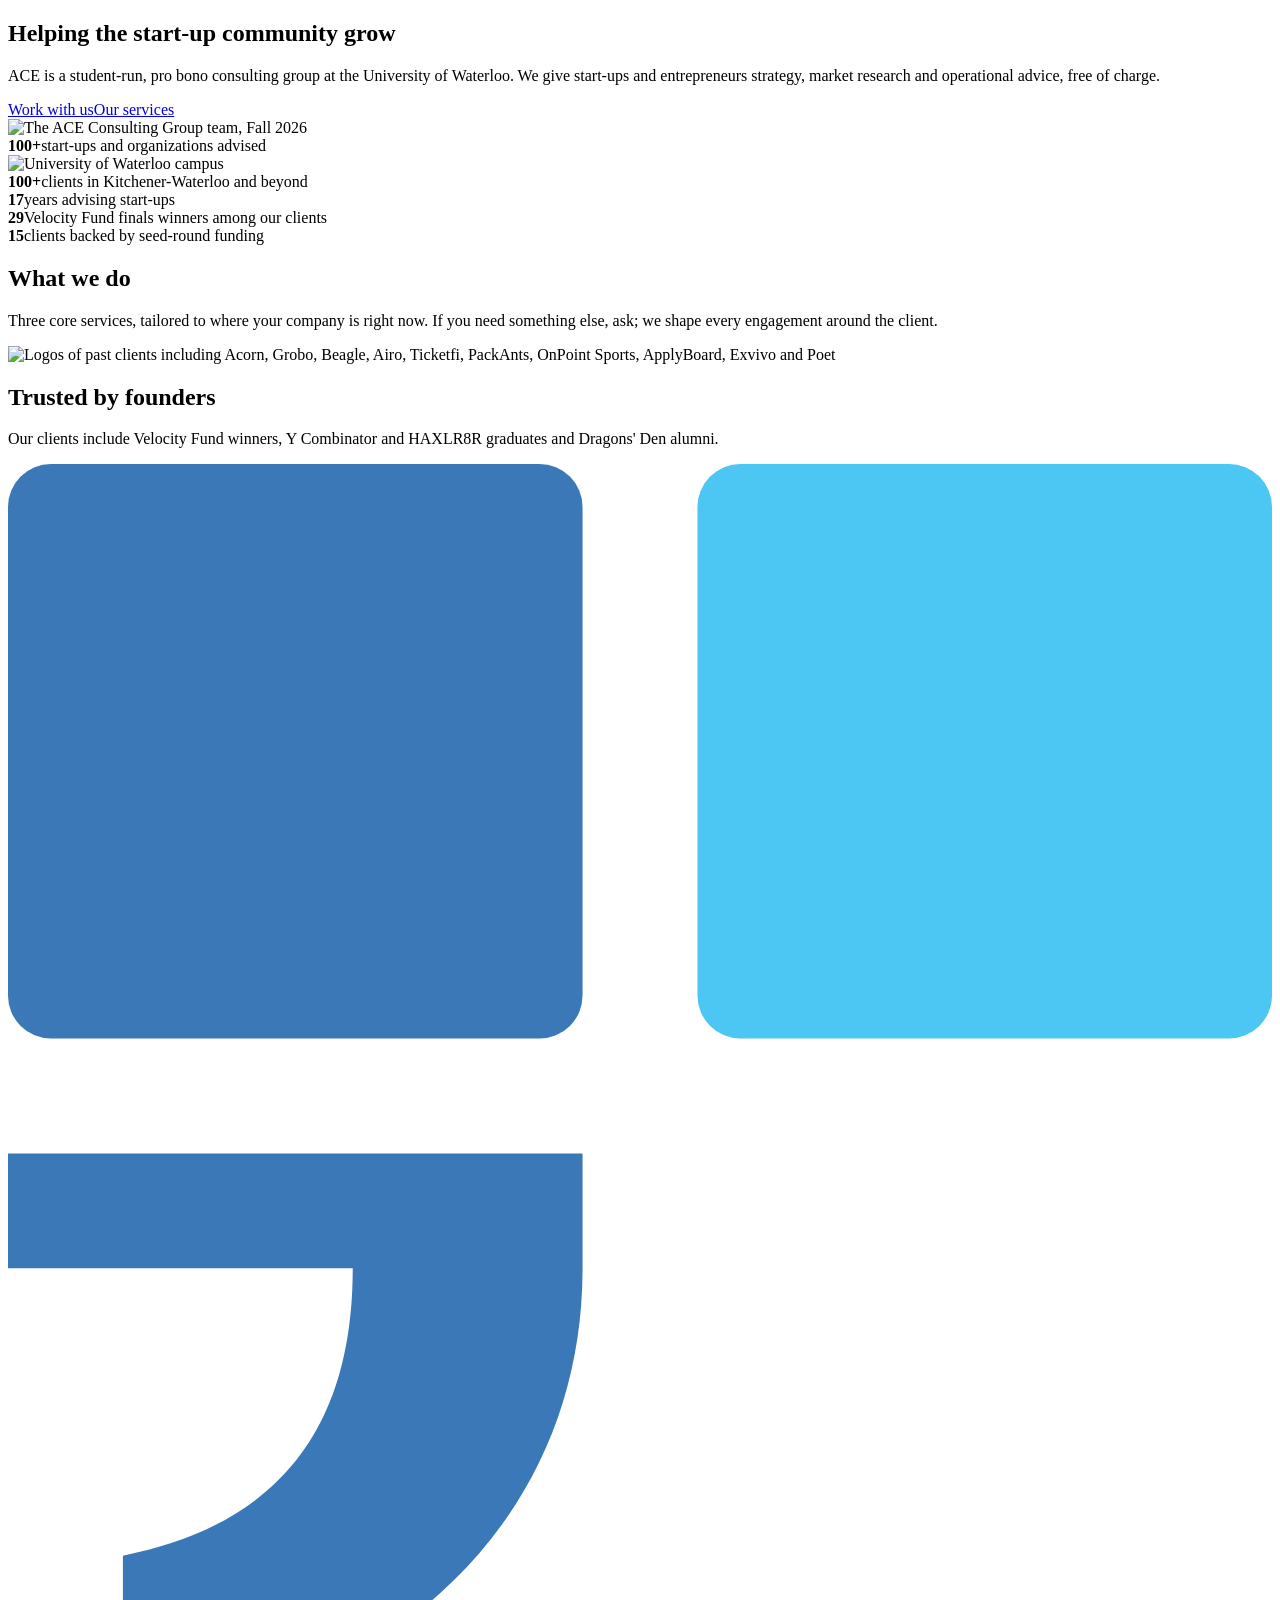
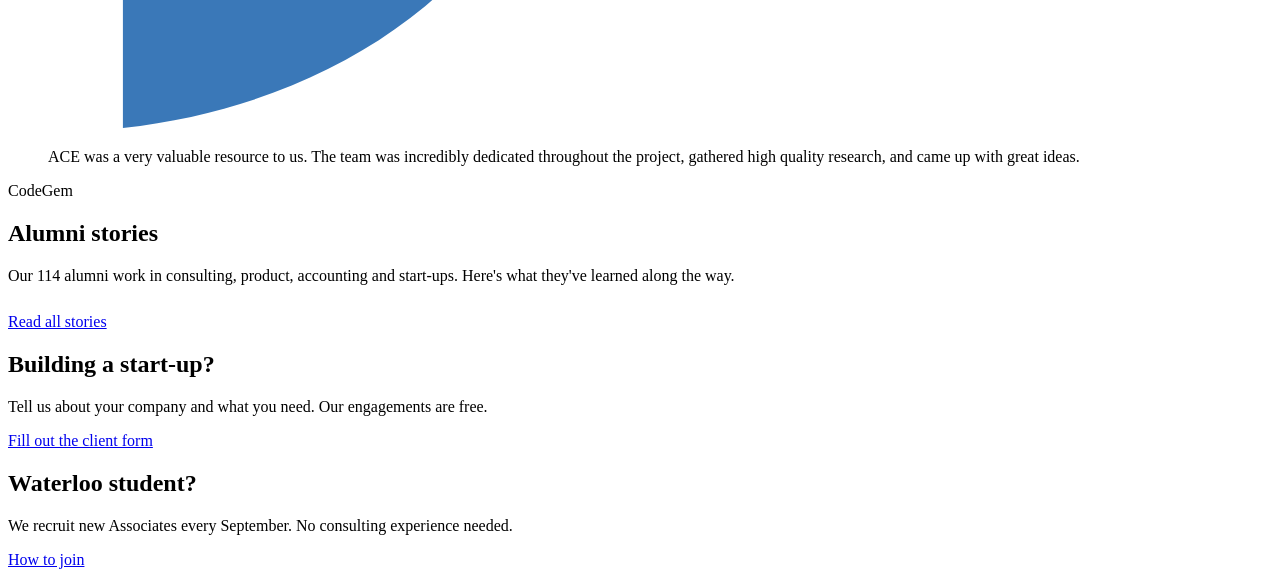
==== index.html @ a3be9829 "Add files via upload" ====
<!DOCTYPE html>
<html lang="en">
<head>
<meta charset="utf-8">
<meta name="viewport" content="width=device-width, initial-scale=1">
<title>ACE Consulting Group</title>
<meta name="description" content="Student-run, pro bono consulting for start-ups at the University of Waterloo. Strategy, market research and operational advisory.">
<link rel="preconnect" href="https://fonts.googleapis.com">
<link rel="preconnect" href="https://fonts.gstatic.com" crossorigin>
<link href="https://fonts.googleapis.com/css2?family=Inter:wght@400;500;600&family=Montserrat:wght@600;700;800&display=swap" rel="stylesheet">
<link rel="stylesheet" href="css/style.css">
<link rel="icon" href="img/logo-navy.png">
</head>
<body data-page="home">
<header class="top" id="top"></header>
<main>
<section class="band hero">
  <div class="wrap">
    <div class="copy">
      <h1>Helping the start-up community grow</h1>
      <p class="lead">ACE is a student-run, pro bono consulting group at the University of Waterloo. We give start-ups and entrepreneurs strategy, market research and operational advice, free of charge.</p>
      <div class="btns"><a class="btn" data-clientform href="#">Work with us</a><a class="btn ghost" href="services.html">Our services</a></div>
    </div>
    <div class="mark" aria-label="ACE in pictures">
      <div><img src="img/team-group.webp" alt="The ACE Consulting Group team, Fall 2026" width="1800" height="1200"></div>
      <div class="fig-tile"><b data-clients>100+</b><span>start-ups and organizations advised</span></div>
      <div><img src="img/campus.webp" alt="University of Waterloo campus" width="1800" height="1350"></div>
      <div class="arc" data-arc="#2a6099"></div>
    </div>
  </div>
</section>

<section class="band navyband">
  <div class="wrap stats">
    <div><b data-clients>100+</b><span>clients in Kitchener-Waterloo and beyond</span></div>
    <div><b data-years>17</b><span>years advising start-ups</span></div>
    <div><b>29</b><span>Velocity Fund finals winners among our clients</span></div>
    <div><b>15</b><span>clients backed by seed-round funding</span></div>
  </div>
</section>

<section class="band">
  <div class="wrap">
    <div class="head"><h2>What we do</h2><p class="lead">Three core services, tailored to where your company is right now. If you need something else, ask; we shape every engagement around the client.</p></div>
    <div class="svc" id="services" data-link="1"></div>
  </div>
</section>

<section class="band tint">
  <div class="wrap split">
    <div class="logos"><img src="img/clients.webp" alt="Logos of past clients including Acorn, Grobo, Beagle, Airo, Ticketfi, PackAnts, OnPoint Sports, ApplyBoard, Exvivo and Poet" width="1500" height="872" loading="lazy"></div>
    <div class="stack">
      <h2>Trusted by founders</h2>
      <p class="lead">Our clients include Velocity Fund winners, Y Combinator and HAXLR8R graduates and Dragons' Den alumni.</p>
      <div>
        <svg class="qmark" viewBox="0 0 44 44" aria-hidden="true"><rect width="20" height="20" rx="1.5" fill="#3a78b8"/><rect x="24" width="20" height="20" rx="1.5" fill="#4cc6f2"/><path d="M0 24h20v4C20 37 13 43 4 44v-6c5-1 8-4 8-10H0z" fill="#3a78b8"/></svg>
        <blockquote>ACE was a very valuable resource to us. The team was incredibly dedicated throughout the project, gathered high quality research, and came up with great ideas.</blockquote>
        <p>CodeGem</p>
      </div>
    </div>
  </div>
</section>

<section class="band">
  <div class="wrap">
    <div class="head"><h2>Alumni stories</h2><p class="lead">Our <span data-alumni>114</span> alumni work in consulting, product, accounting and start-ups. Here's what they've learned along the way.</p></div>
    <div class="cards" id="latestStories"></div>
    <p style="margin-top:28px"><a class="btn ghost" href="alumni.html#stories">Read all stories</a></p>
  </div>
</section>

<section class="band tint">
  <div class="wrap doors">
    <div class="door a"><h2>Building a start-up?</h2><p>Tell us about your company and what you need. Our engagements are free.</p><a class="btn" data-clientform href="#">Fill out the client form</a></div>
    <div class="door b"><h2>Waterloo student?</h2><p>We recruit new Associates every September. No consulting experience needed.</p><a class="btn ghost" href="join.html">How to join</a></div>
  </div>
</section>
</main>
<footer class="foot" id="foot"></footer>
<script src="js/content.js"></script>
<script src="js/site.js"></script>
</body>
</html>
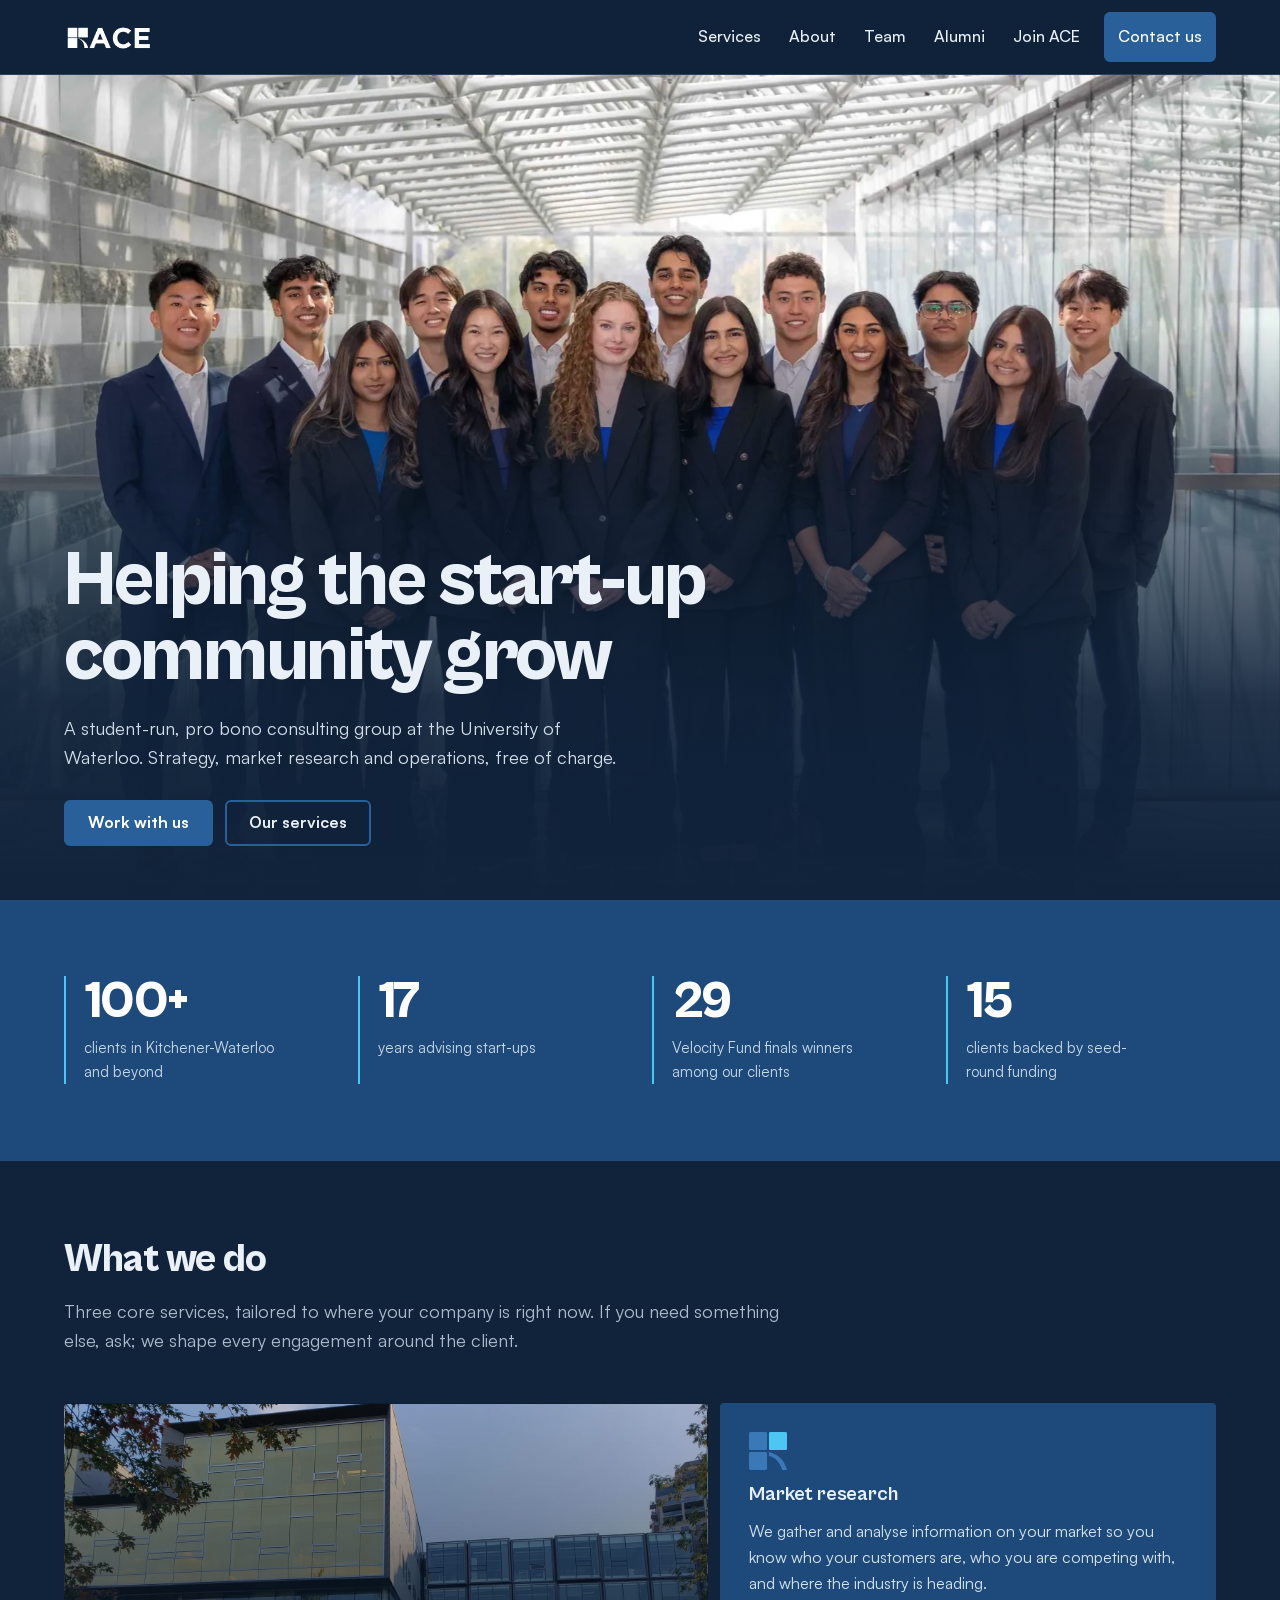
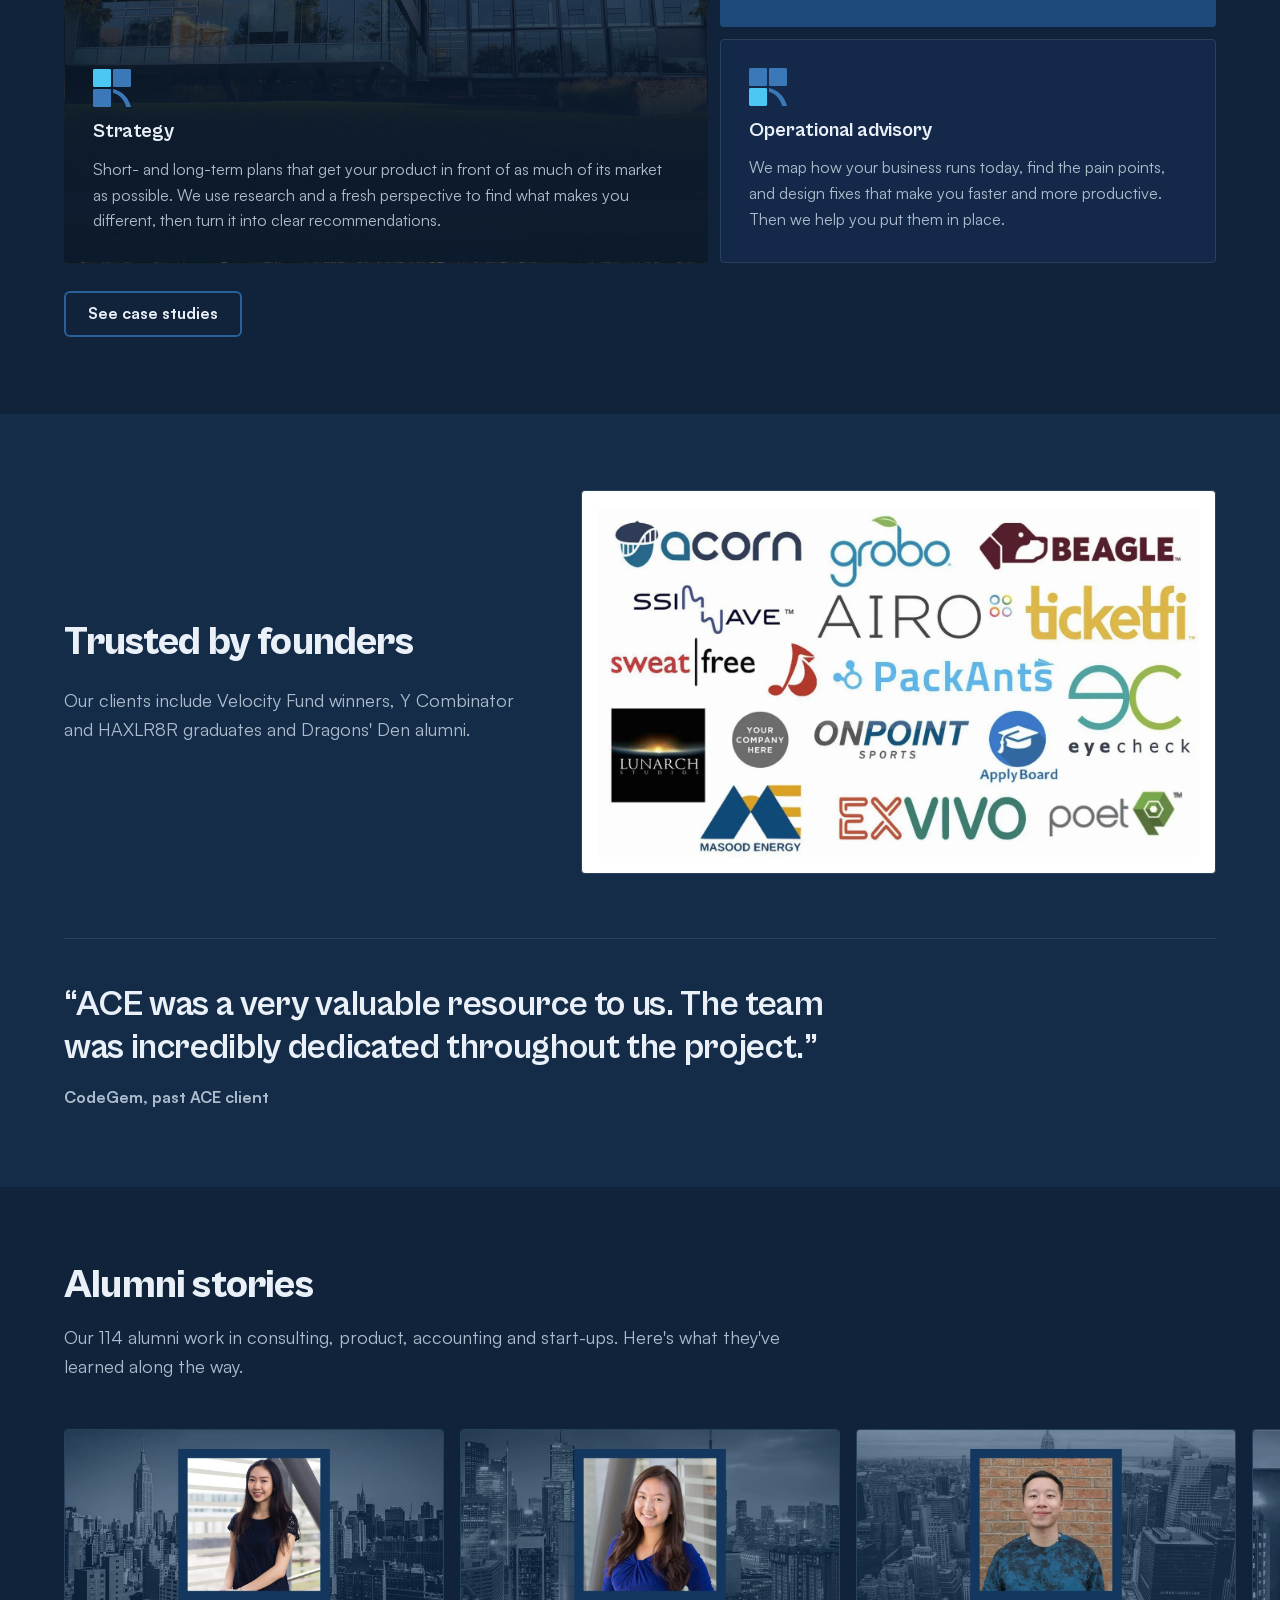
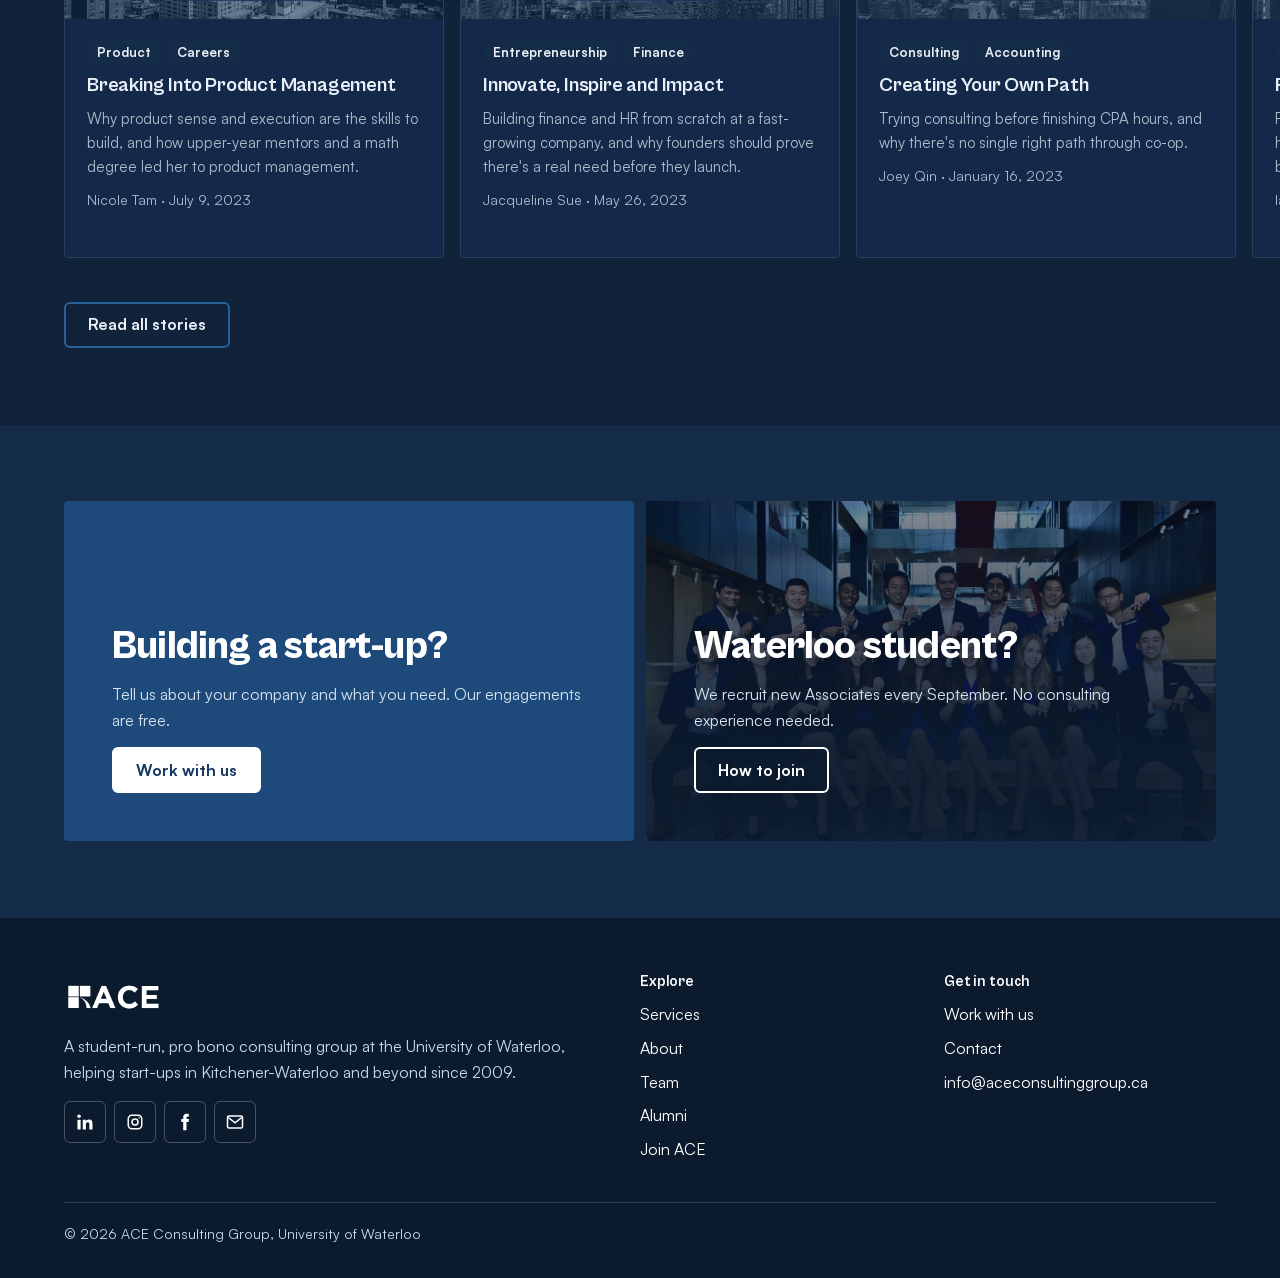
==== commit efc44fe1: "Redesign home page: faces-first layout, Cabinet Grotesk + Satoshi Palette unchanged (navy/cyan), dar" ====
--- a/index.html
+++ b/index.html
@@ -5,33 +5,27 @@
 <meta name="viewport" content="width=device-width, initial-scale=1">
 <title>ACE Consulting Group</title>
 <meta name="description" content="Student-run, pro bono consulting for start-ups at the University of Waterloo. Strategy, market research and operational advisory.">
-<link rel="preconnect" href="https://fonts.googleapis.com">
-<link rel="preconnect" href="https://fonts.gstatic.com" crossorigin>
-<link href="https://fonts.googleapis.com/css2?family=Inter:wght@400;500;600&family=Montserrat:wght@600;700;800&display=swap" rel="stylesheet">
+<script>document.documentElement.classList.add("js")</script>
+<link rel="preload" href="fonts/cabinet-grotesk-800.woff2" as="font" type="font/woff2" crossorigin>
+<link rel="preload" href="fonts/satoshi-400.woff2" as="font" type="font/woff2" crossorigin>
+<link rel="preload" href="img/team-group.webp" as="image" type="image/webp">
 <link rel="stylesheet" href="css/style.css">
 <link rel="icon" href="img/logo-navy.png">
 </head>
 <body data-page="home">
 <header class="top" id="top"></header>
 <main>
-<section class="band hero">
-  <div class="wrap">
-    <div class="copy">
-      <h1>Helping the start-up community grow</h1>
-      <p class="lead">ACE is a student-run, pro bono consulting group at the University of Waterloo. We give start-ups and entrepreneurs strategy, market research and operational advice, free of charge.</p>
-      <div class="btns"><a class="btn" data-clientform href="#">Work with us</a><a class="btn ghost" href="services.html">Our services</a></div>
-    </div>
-    <div class="mark" aria-label="ACE in pictures">
-      <div><img src="img/team-group.webp" alt="The ACE Consulting Group team, Fall 2026" width="1800" height="1200"></div>
-      <div class="fig-tile"><b data-clients>100+</b><span>start-ups and organizations advised</span></div>
-      <div><img src="img/campus.webp" alt="University of Waterloo campus" width="1800" height="1350"></div>
-      <div class="arc" data-arc="#2a6099"></div>
-    </div>
+<section class="hero">
+  <img class="bg" src="img/team-group.webp" alt="The ACE Consulting Group team, Fall 2026. Photo: ACE Consulting Group" width="1800" height="1200" fetchpriority="high">
+  <div class="copy">
+    <h1>Helping the <span class="nb">start-up</span> community grow</h1>
+    <p class="lead">A student-run, pro bono consulting group at the University of Waterloo. Strategy, market research and operations, free of charge.</p>
+    <div class="btns"><a class="btn" data-clientform href="#">Work with us</a><a class="btn ghost" href="services.html">Our services</a></div>
   </div>
 </section>
 
 <section class="band navyband">
-  <div class="wrap stats">
+  <div class="wrap stats" data-reveal>
     <div><b data-clients>100+</b><span>clients in Kitchener-Waterloo and beyond</span></div>
     <div><b data-years>17</b><span>years advising start-ups</span></div>
     <div><b>29</b><span>Velocity Fund finals winners among our clients</span></div>
@@ -41,37 +35,37 @@
 
 <section class="band">
   <div class="wrap">
-    <div class="head"><h2>What we do</h2><p class="lead">Three core services, tailored to where your company is right now. If you need something else, ask; we shape every engagement around the client.</p></div>
-    <div class="svc" id="services" data-link="1"></div>
+    <div class="head" data-reveal><h2>What we do</h2><p class="lead">Three core services, tailored to where your company is right now. If you need something else, ask; we shape every engagement around the client.</p></div>
+    <div class="svc" id="services" data-reveal></div>
+    <p class="more"><a class="btn ghost" href="services.html#cases">See case studies</a></p>
   </div>
 </section>
 
-<section class="band tint">
-  <div class="wrap split">
-    <div class="logos"><img src="img/clients.webp" alt="Logos of past clients including Acorn, Grobo, Beagle, Airo, Ticketfi, PackAnts, OnPoint Sports, ApplyBoard, Exvivo and Poet" width="1500" height="872" loading="lazy"></div>
-    <div class="stack">
+<section class="band tint clients">
+  <div class="wrap">
+    <div class="stack" data-reveal>
       <h2>Trusted by founders</h2>
       <p class="lead">Our clients include Velocity Fund winners, Y Combinator and HAXLR8R graduates and Dragons' Den alumni.</p>
-      <div>
-        <svg class="qmark" viewBox="0 0 44 44" aria-hidden="true"><rect width="20" height="20" rx="1.5" fill="#3a78b8"/><rect x="24" width="20" height="20" rx="1.5" fill="#4cc6f2"/><path d="M0 24h20v4C20 37 13 43 4 44v-6c5-1 8-4 8-10H0z" fill="#3a78b8"/></svg>
-        <blockquote>ACE was a very valuable resource to us. The team was incredibly dedicated throughout the project, gathered high quality research, and came up with great ideas.</blockquote>
-        <p>CodeGem</p>
-      </div>
+    </div>
+    <figure class="logos" data-reveal><img src="img/clients.webp" alt="Logos of past clients including Acorn, Grobo, Beagle, Airo, Ticketfi, PackAnts, OnPoint Sports, ApplyBoard, Exvivo and Poet" width="1500" height="872" loading="lazy"></figure>
+    <div class="quote" data-reveal>
+      <blockquote>&ldquo;ACE was a very valuable resource to us. The team was incredibly dedicated throughout the project.&rdquo;</blockquote>
+      <p>CodeGem, past ACE client</p>
     </div>
   </div>
 </section>
 
 <section class="band">
   <div class="wrap">
-    <div class="head"><h2>Alumni stories</h2><p class="lead">Our <span data-alumni>114</span> alumni work in consulting, product, accounting and start-ups. Here's what they've learned along the way.</p></div>
-    <div class="cards" id="latestStories"></div>
-    <p style="margin-top:28px"><a class="btn ghost" href="alumni.html#stories">Read all stories</a></p>
+    <div class="head" data-reveal><h2>Alumni stories</h2><p class="lead">Our <span data-alumni>114</span> alumni work in consulting, product, accounting and start-ups. Here's what they've learned along the way.</p></div>
+    <div class="rail" id="latestStories" data-count="7" tabindex="0" role="region" aria-label="Alumni stories, scroll sideways"></div>
+    <p class="more"><a class="btn ghost" href="alumni.html#stories">Read all stories</a></p>
   </div>
 </section>
 
 <section class="band tint">
-  <div class="wrap doors">
-    <div class="door a"><h2>Building a start-up?</h2><p>Tell us about your company and what you need. Our engagements are free.</p><a class="btn" data-clientform href="#">Fill out the client form</a></div>
+  <div class="wrap doors" data-reveal>
+    <div class="door a"><h2>Building a start-up?</h2><p>Tell us about your company and what you need. Our engagements are free.</p><a class="btn" data-clientform href="#">Work with us</a></div>
     <div class="door b"><h2>Waterloo student?</h2><p>We recruit new Associates every September. No consulting experience needed.</p><a class="btn ghost" href="join.html">How to join</a></div>
   </div>
 </section>
@@ -79,5 +73,6 @@
 <footer class="foot" id="foot"></footer>
 <script src="js/content.js"></script>
 <script src="js/site.js"></script>
+<script src="js/home.js"></script>
 </body>
 </html>
--- a/css/style.css
+++ b/css/style.css
@@ -0,0 +1,305 @@
+/* VOICE   confident student consultancy: clean, professional, warm through real faces
+   IDEA    faces first: real students, big, before any claim. The people are the proof
+   PICTURE team photo full bleed in the hero; campus and alumni photos carry the other panels
+   COLOUR  unchanged ACE navy ground, brighter navy bands, one cyan accent. Dark only, on purpose
+   TYPE    Cabinet Grotesk 800 for headings + Satoshi for text (self-hosted in fonts/, free for web use)
+   SHAPE   one rule: buttons 6px, cards and photos 4px, tags and filters pill
+   LAYOUT  laptop: headline over the photo, bento services, scroll-snap story rail; phone: photo on top, text below */
+
+@font-face{font-family:'Cabinet Grotesk';font-weight:500;font-style:normal;font-display:swap;src:url(../fonts/cabinet-grotesk-500.woff2) format('woff2')}
+@font-face{font-family:'Cabinet Grotesk';font-weight:700;font-style:normal;font-display:swap;src:url(../fonts/cabinet-grotesk-700.woff2) format('woff2')}
+@font-face{font-family:'Cabinet Grotesk';font-weight:800;font-style:normal;font-display:swap;src:url(../fonts/cabinet-grotesk-800.woff2) format('woff2')}
+@font-face{font-family:'Satoshi';font-weight:400;font-style:normal;font-display:swap;src:url(../fonts/satoshi-400.woff2) format('woff2')}
+@font-face{font-family:'Satoshi';font-weight:500;font-style:normal;font-display:swap;src:url(../fonts/satoshi-500.woff2) format('woff2')}
+@font-face{font-family:'Satoshi';font-weight:700;font-style:normal;font-display:swap;src:url(../fonts/satoshi-700.woff2) format('woff2')}
+
+:root{color-scheme:dark;
+--bg:#10233b;
+--ink:#eaf0f7;
+--muted:#adbccc;
+--navy:#14385f;
+--band:#1d4a7a;
+--navy-2:#2a6099;
+--cyan:#4cc6f2;
+--tint:#152c48;
+--line:#28415f;
+--card:#14294a}
+*{box-sizing:border-box;min-width:0}
+html{scroll-padding-top:80px}
+body{margin:0;background:var(--bg);color:var(--ink);font:16px/1.6 Satoshi,system-ui,-apple-system,"Segoe UI",sans-serif;overflow-x:clip}
+img{max-width:100%;height:auto;display:block}
+a{color:var(--cyan)}
+h1,h2,h3{font-family:"Cabinet Grotesk",Satoshi,system-ui,sans-serif;line-height:1.08;letter-spacing:-.02em;margin:0;text-wrap:balance}
+h1{font-size:clamp(34px,5vw,54px);font-weight:800}
+h2{font-size:clamp(28px,3.4vw,40px);font-weight:800}
+h3{font-size:20px;font-weight:700;letter-spacing:-.01em}
+p{margin:0}
+.wrap{max-width:1240px;margin:0 auto}
+.band{padding-block:clamp(44px,6vw,88px);padding-inline:max(5vw,16px)}
+.tint{background:var(--tint)}
+.navyband{background:var(--band);color:#fff}
+.navyband a{color:#9fe1fb}
+.lead{font-size:18px;color:var(--muted);max-width:60ch}
+.navyband .lead{color:#c9d8e8}
+.stack-sm>*+*{margin-top:14px}
+.stack>*+*{margin-top:22px}
+
+/* buttons */
+.btn{display:inline-flex;align-items:center;gap:8px;min-height:46px;padding:0 22px;border-radius:6px;font-weight:600;text-decoration:none;border:2px solid var(--navy-2);background:var(--navy-2);color:#fff;transition:background .15s,color .15s}
+.btn:hover{background:transparent;color:var(--ink)}
+.btn.ghost{background:transparent;color:var(--ink)}
+.btn.ghost:hover{background:var(--navy-2);color:#fff}
+.navyband .btn{background:#fff;color:var(--navy);border-color:#fff}
+.navyband .btn:hover{background:transparent;color:#fff}
+.navyband .btn.ghost{background:transparent;color:#fff}
+.navyband .btn.ghost:hover{background:#fff;color:var(--navy)}
+.btns{display:flex;flex-wrap:wrap;gap:12px}
+:focus-visible{outline:3px solid var(--cyan);outline-offset:2px}
+
+/* header */
+.top{position:sticky;top:0;z-index:20;background:color-mix(in srgb,var(--bg) 92%,transparent);backdrop-filter:blur(8px);border-bottom:1px solid var(--line)}
+.top .wrap{display:flex;align-items:center;gap:20px;padding:12px max(5vw,16px);max-width:calc(1240px + 10vw)}
+.brand img{height:40px;width:auto}
+.lg-n{display:none}
+.nav{display:flex;gap:4px;margin-left:auto;align-items:center}
+.nav a{color:var(--ink);text-decoration:none;font-weight:500;padding:10px 12px;border-radius:6px}
+.nav a:hover,.nav a[aria-current]{background:var(--tint)}
+.nav a[aria-current]{color:var(--cyan)}
+.nav .btn{margin-left:8px;min-height:42px;color:#fff}
+.nav .btn:hover{color:var(--ink);background:transparent}
+.menu{display:none;margin-left:auto;min-height:44px;min-width:44px;border:1px solid var(--line);border-radius:6px;background:var(--bg);color:var(--ink);font:inherit;font-weight:600;padding:0 14px}
+@media(max-width:940px){.menu{display:block}.nav{display:none;position:absolute;left:0;right:0;top:100%;flex-direction:column;align-items:stretch;background:var(--bg);border-bottom:1px solid var(--line);padding:8px 16px 16px}.nav.open{display:flex}.nav .btn{margin:8px 0 0;justify-content:center}}
+
+/* stats */
+.stats{display:grid;grid-template-columns:repeat(auto-fit,minmax(10em,1fr));gap:24px}
+.stats b{display:block;font-family:"Cabinet Grotesk",Satoshi,sans-serif;font-weight:800;font-size:clamp(36px,4.4vw,52px);line-height:1;letter-spacing:-.03em}
+.stats span{display:block;margin-top:8px;color:#c9d8e8;font-size:15px;max-width:18ch}
+
+/* section heads */
+.head{display:grid;grid-template-columns:minmax(0,1fr) minmax(0,1fr);gap:24px 64px;align-items:end;margin-bottom:clamp(28px,4vw,48px)}
+.head.one{grid-template-columns:1fr}
+@media(max-width:760px){.head{grid-template-columns:1fr}}
+
+/* services */
+.svc{display:grid;grid-template-columns:repeat(3,minmax(0,1fr));gap:12px}
+.svc article{background:var(--card);border:1px solid var(--line);border-radius:4px;padding:28px;display:flex;flex-direction:column;gap:14px}
+.svc .sq{width:38px;height:38px}
+.svc p{color:var(--muted)}
+.svc a{margin-top:auto;font-weight:600;text-decoration:none}
+@media(max-width:860px){.svc{grid-template-columns:1fr}}
+
+/* clients */
+.split{display:grid;grid-template-columns:minmax(0,1fr) minmax(0,1fr);gap:clamp(28px,5vw,72px);align-items:center}
+.split.wide-l{grid-template-columns:minmax(0,7fr) minmax(0,5fr)}
+@media(max-width:820px){.split,.split.wide-l{grid-template-columns:1fr}}
+.logos{background:#fff;border-radius:4px;padding:16px;border:1px solid var(--line)}
+blockquote{margin:0;font-family:"Cabinet Grotesk",Satoshi,sans-serif;font-weight:600;font-size:clamp(21px,2.3vw,27px);line-height:1.35;letter-spacing:-.01em}
+blockquote+p{margin-top:16px;color:var(--muted);font-weight:600}
+.qmark{width:44px;height:44px;margin-bottom:16px}
+
+/* stories */
+.cards{display:grid;grid-template-columns:repeat(3,minmax(0,1fr));gap:20px}
+@media(max-width:900px){.cards{grid-template-columns:repeat(2,minmax(0,1fr))}}
+@media(max-width:560px){.cards{grid-template-columns:1fr}}
+.story{display:flex;flex-direction:column;text-decoration:none;color:var(--ink);background:var(--card);border:1px solid var(--line);border-radius:4px;overflow:hidden;transition:transform .2s,border-color .2s}
+.story[hidden]{display:none}
+.story:hover{transform:translateY(-3px);border-color:var(--cyan)}
+.story .cover{aspect-ratio:2/1;background:var(--navy);position:relative;overflow:hidden}
+.story .cover img{width:100%;height:100%;object-fit:cover}
+.story .body{padding:20px 22px 24px;display:flex;flex-direction:column;gap:10px;flex:1}
+.story .meta{color:var(--muted);font-size:14px}
+.story p{color:var(--muted);font-size:15px}
+.tags{display:flex;flex-wrap:wrap;gap:6px}
+.tag{font-size:13px;font-weight:600;padding:3px 10px;border-radius:99px;background:var(--tint);color:var(--ink)}
+.gen{position:absolute;inset:0;display:grid;grid-template-columns:1fr 1fr;grid-template-rows:1fr 1fr;gap:6px;padding:14px}
+.gen i{background:rgba(255,255,255,.08);border-radius:3px}
+.gen .who{position:absolute;left:22px;bottom:18px;right:22px;color:#fff;font-family:"Cabinet Grotesk",Satoshi,sans-serif;font-weight:800;font-size:26px;line-height:1.05}
+.gen svg{position:absolute;right:10px;bottom:10px;width:46%;height:auto;opacity:.9}
+.filters{display:flex;flex-wrap:wrap;gap:8px;margin-bottom:24px}
+.filters button{min-height:42px;padding:0 16px;border-radius:99px;border:1px solid var(--line);background:var(--bg);color:var(--ink);font:inherit;font-weight:600;cursor:pointer}
+.filters button[aria-pressed=true]{background:var(--navy-2);border-color:var(--navy-2);color:#fff}
+
+/* two doors */
+.doors{display:grid;grid-template-columns:1fr 1fr;gap:12px}
+.door{padding:clamp(28px,4vw,48px);border-radius:4px;display:flex;flex-direction:column;gap:14px;align-items:flex-start}
+.door.a{background:var(--band);color:#fff}
+.door.a p{color:#d6e3f0}
+.door.a .btn{background:#fff;color:var(--navy);border-color:#fff}
+.door.a .btn:hover{background:transparent;color:#fff}
+.door.b{background:var(--card);border:1px solid var(--line)}
+.door.b p{color:var(--muted)}
+@media(max-width:760px){.doors{grid-template-columns:1fr}}
+
+/* team */
+.group{margin-top:clamp(36px,5vw,64px)}
+.group{text-align:center}
+.group h2{margin-bottom:8px}
+.group>p{color:var(--muted);margin:0 auto 28px;max-width:62ch}
+.group .person{text-align:left}
+.people{--n:4;--w:280px;display:flex;flex-wrap:wrap;justify-content:center;gap:28px 20px;max-width:calc(var(--n)*var(--w) + (var(--n) - 1)*20px);margin:0 auto}
+.people.n3{--n:3}
+.people.n2{--n:2}
+.person{flex:0 0 calc((100% - (var(--n) - 1)*20px)/var(--n))}
+.person figure{margin:0;aspect-ratio:4/5;border-radius:4px;overflow:hidden;background:var(--tint)}
+.person img{width:100%;height:100%;object-fit:cover}
+.person .row{display:flex;justify-content:space-between;align-items:flex-start;gap:8px;margin-top:12px}
+.person h3{font-size:18px}
+.person .role{font-size:14px;color:var(--cyan);font-weight:600;margin-top:2px}
+.person .tl{font-size:15px;color:var(--muted);margin-top:6px}
+.li{flex:none;display:grid;place-items:center;width:36px;height:36px;border-radius:6px;border:1px solid var(--line);color:var(--ink)}
+.li:hover{background:var(--navy-2);color:#fff;border-color:var(--navy-2)}
+.li svg{width:16px;height:16px}
+@media(max-width:820px){.people,.people.n3{--n:2}}
+@media(max-width:480px){.people{gap:20px 14px}.person h3{font-size:16px}}
+
+/* page intro */
+.intro .wrap{display:grid;grid-template-columns:minmax(0,1fr) minmax(0,1fr);gap:clamp(28px,5vw,72px);align-items:end}
+.intro.solo .wrap{grid-template-columns:minmax(0,1fr)}
+@media(max-width:820px){.intro .wrap{grid-template-columns:1fr}}
+.photo{border-radius:4px;overflow:hidden}
+.photo img{width:100%;height:100%;object-fit:cover}
+.wide-photo{aspect-ratio:2/1}
+.wide-photo img{object-position:50% 12%}
+@media(max-width:600px){.wide-photo{aspect-ratio:4/3}}
+
+/* cases */
+.cases{display:grid;grid-template-columns:repeat(2,minmax(0,1fr));gap:12px}
+@media(max-width:820px){.cases{grid-template-columns:1fr}}
+.case{background:var(--card);border:1px solid var(--line);border-radius:4px;padding:26px}
+.case .svc-l{font-size:14px;color:var(--cyan);font-weight:600;margin-top:4px}
+.case dl{margin:18px 0 0;display:grid;grid-template-columns:max-content 1fr;gap:10px 18px}
+.case dt{font-weight:600;font-size:15px}
+.case dd{margin:0;color:var(--muted);font-size:15px}
+@media(max-width:480px){.case dl{grid-template-columns:1fr;gap:2px}.case dd{margin-bottom:10px}}
+
+/* timeline */
+.time{list-style:none;padding:0;margin:0;display:grid;grid-template-columns:repeat(4,minmax(0,1fr));gap:12px}
+.time li{border-top:4px solid var(--navy-2);padding-top:16px}
+.time b{font-family:"Cabinet Grotesk",Satoshi,sans-serif;font-size:28px;font-weight:800;display:block;margin-bottom:8px}
+.time p{color:var(--muted);font-size:15px}
+@media(max-width:820px){.time{grid-template-columns:1fr 1fr}}
+@media(max-width:480px){.time{grid-template-columns:1fr}}
+.vals{display:grid;grid-template-columns:repeat(3,minmax(0,1fr));gap:32px}
+.vals h3{margin-bottom:8px}
+.vals p{color:var(--muted)}
+@media(max-width:760px){.vals{grid-template-columns:1fr}}
+.ladder{display:grid;grid-template-columns:repeat(3,minmax(0,1fr));gap:12px}
+.ladder div{background:var(--card);border:1px solid var(--line);border-radius:4px;padding:22px}
+.ladder small{display:block;color:var(--cyan);font-weight:600;font-size:14px;margin-bottom:6px}
+.ladder p{color:var(--muted);font-size:15px;margin-top:6px}
+@media(max-width:760px){.ladder{grid-template-columns:1fr}}
+
+/* steps */
+.steps{list-style:none;margin:0;padding:0;counter-reset:s;display:grid;gap:0}
+.steps li{display:grid;grid-template-columns:56px minmax(0,1fr);gap:16px;padding:20px 0;border-top:1px solid var(--line)}
+.steps li::before{counter-increment:s;content:counter(s);width:44px;height:44px;border-radius:4px;background:var(--navy-2);color:#fff;display:grid;place-items:center;font-family:"Cabinet Grotesk",Satoshi,sans-serif;font-weight:800}
+.steps p{color:var(--muted);margin-top:4px}
+.chips{display:flex;flex-wrap:wrap;gap:8px}
+.chips span{padding:8px 16px;border:1px solid var(--line);border-radius:99px;font-weight:600;background:var(--card)}
+
+/* article */
+.article{max-width:720px;margin:0 auto}
+.article .cover{aspect-ratio:2/1;border-radius:4px;overflow:hidden;background:var(--navy);position:relative;margin:28px 0}
+.article .cover img{width:100%;height:100%;object-fit:cover}
+.article .txt p{font-size:17px;margin-top:18px}
+.article .lede{font-size:20px;color:var(--ink)}
+.article .txt h2{font-size:clamp(20px,2.2vw,24px);font-weight:700;margin-top:40px;line-height:1.25}
+.article .txt h2+p{margin-top:12px}
+.article .txt a{overflow-wrap:anywhere}
+.author{background:var(--tint);border-radius:4px;padding:22px 24px;margin-bottom:8px}
+.author h2{font-size:18px;margin-bottom:12px}
+.author dl{margin:0;display:grid;grid-template-columns:max-content 1fr;gap:8px 18px;font-size:15px}
+.author dt{font-weight:600}
+.author dd{margin:0;color:var(--muted)}
+@media(max-width:480px){.author dl{grid-template-columns:1fr;gap:2px}.author dd{margin-bottom:8px}}
+.next{margin-top:48px;padding-top:20px;border-top:1px solid var(--line);display:flex;flex-direction:column;gap:4px}
+.next span{font-size:14px;color:var(--muted)}
+.next a{font-family:"Cabinet Grotesk",Satoshi,sans-serif;font-weight:700;font-size:18px;text-decoration:none}
+.note{margin-top:24px;padding:16px 18px;border-left:4px solid var(--cyan);background:var(--tint);font-size:15px;color:var(--muted)}
+.back{display:inline-block;margin-bottom:24px;font-weight:600;text-decoration:none}
+
+/* contact */
+.contact-grid{display:grid;grid-template-columns:repeat(2,minmax(0,1fr));gap:12px}
+.contact-grid>div{padding:clamp(24px,4vw,40px);border-radius:4px;border:1px solid var(--line);background:var(--card);display:flex;flex-direction:column;gap:14px;align-items:flex-start}
+.contact-grid .lead{font-size:16px}
+.email{font-family:"Cabinet Grotesk",Satoshi,sans-serif;font-weight:700;font-size:clamp(18px,2.2vw,24px);overflow-wrap:anywhere}
+@media(max-width:760px){.contact-grid{grid-template-columns:1fr}}
+
+/* footer */
+.foot{background:#0b1a2d;color:#c9d8e8;padding:56px max(5vw,16px) 32px}
+.foot .wrap{display:grid;grid-template-columns:minmax(0,2fr) minmax(0,1fr) minmax(0,1fr);gap:32px}
+.foot img{height:44px;width:auto;margin-bottom:16px}
+.foot a{color:#fff;text-decoration:none;overflow-wrap:anywhere}
+.foot a:hover{text-decoration:underline}
+.foot h3{color:#fff;font-size:15px;margin-bottom:12px}
+.foot ul{list-style:none;padding:0;margin:0;display:grid;gap:8px}
+.soc{display:flex;gap:8px;margin-top:16px}
+.soc a{width:42px;height:42px;display:grid;place-items:center;border:1px solid rgba(255,255,255,.25);border-radius:6px}
+.soc a:hover{background:#fff;color:#0b1a2d}
+.soc svg{width:18px;height:18px}
+.fine{max-width:1240px;margin:40px auto 0;padding-top:20px;border-top:1px solid rgba(255,255,255,.15);font-size:14px}
+@media(max-width:760px){.foot .wrap{grid-template-columns:1fr 1fr}.foot .wrap>div:first-child{grid-column:1/-1}}
+
+@media(prefers-reduced-motion:reduce){*{transition:none!important}}
+
+/* ===== HOME (faces first). Scoped so the other pages keep their layouts ===== */
+.hero{position:relative;isolation:isolate;overflow:hidden;display:flex;align-items:flex-end;min-height:min(calc(100dvh - 75px),880px)}
+.hero .bg{position:absolute;inset:0;width:100%;height:100%;object-fit:cover;object-position:50% 0;z-index:-2}
+.hero::after{content:"";position:absolute;inset:0;z-index:-1;background:linear-gradient(to top,var(--bg) 0,rgba(16,35,59,.93) 24%,rgba(16,35,59,.6) 46%,rgba(16,35,59,0) 70%)}
+.hero .copy{width:100%;max-width:calc(1240px + 10vw);margin:0 auto;padding:0 max(5vw,16px) clamp(32px,6vh,64px)}
+.hero h1{font-size:clamp(40px,6vw,80px);line-height:.98;letter-spacing:-.03em;max-width:12em}
+.hero .lead{margin-top:20px;max-width:46ch;color:#d3deea}
+.hero .btns{margin-top:28px}
+@media(max-width:899px){
+.hero{display:block;min-height:0}
+.hero .bg{position:static;height:auto;aspect-ratio:3/2;-webkit-mask-image:linear-gradient(to bottom,#000 62%,transparent);mask-image:linear-gradient(to bottom,#000 62%,transparent)}
+.hero::after{display:none}
+.hero .copy{position:relative;margin-top:-28px;padding-bottom:44px}}
+
+.btn{transition:background .15s,color .15s,transform .2s cubic-bezier(.16,1,.3,1)}
+.btn:hover{transform:translateY(-1px)}
+.btn:active{transform:scale(.98)}
+
+[data-page=home] .stats>div{border-left:2px solid var(--cyan);padding-left:18px}
+[data-page=home] .head{grid-template-columns:1fr}
+[data-page=home] .head .lead{margin-top:-8px}
+
+/* services bento: one photo cell, one tinted cell, one plain cell */
+[data-page=home] .svc{grid-template-columns:minmax(0,1.3fr) minmax(0,1fr)}
+[data-page=home] .svc article:first-child{grid-row:1/span 2;min-height:460px;justify-content:flex-end;border-color:transparent;
+  background:linear-gradient(to top,rgba(11,26,45,.97) 30%,rgba(11,26,45,.45) 75%,rgba(11,26,45,.2)),url(../img/campus.webp) center/cover}
+[data-page=home] .svc article:nth-child(2){background:var(--band);border-color:transparent}
+[data-page=home] .svc article:nth-child(2) p{color:#d6e3f0}
+.more{margin-top:28px}
+@media(max-width:860px){[data-page=home] .svc{grid-template-columns:1fr}[data-page=home] .svc article:first-child{grid-row:auto;min-height:340px}}
+
+/* clients: text and logos side by side, the quote gets its own full-width row */
+.clients .wrap{display:grid;grid-template-columns:minmax(0,5fr) minmax(0,7fr);gap:clamp(28px,5vw,72px);align-items:center}
+.clients figure{margin:0}
+.clients .quote{grid-column:1/-1;border-top:1px solid var(--line);padding-top:clamp(24px,4vw,44px)}
+.clients blockquote{font-size:clamp(22px,2.8vw,38px);line-height:1.2;max-width:30em;text-wrap:balance}
+@media(max-width:820px){.clients .wrap{grid-template-columns:1fr}}
+
+/* stories: scroll-snap rail that bleeds off the right edge */
+.rail{display:flex;gap:16px;overflow-x:auto;scroll-snap-type:x mandatory;margin-right:calc(50% - 50vw);padding:0 calc(50vw - 50%) 16px 0;scrollbar-width:thin;scrollbar-color:var(--navy-2) transparent}
+.rail .story{flex:0 0 min(82vw,380px);scroll-snap-align:start}
+
+/* doors: second door carries a real photo */
+.door{min-height:340px;justify-content:flex-end}
+.door.b{position:relative;isolation:isolate;overflow:hidden;border:0;color:#fff}
+.door.b::before{content:"";position:absolute;inset:0;z-index:-1;background:linear-gradient(to top,rgba(11,26,45,.95) 28%,rgba(11,26,45,.5)),url(../img/alumni-group.webp) center/cover}
+.door.b p{color:#d6e3f0}
+.door.b .btn{background:rgba(11,26,45,.65);border-color:#fff;color:#fff}
+.door.b .btn:hover{background:#fff;color:var(--navy)}
+
+/* motion: hero settles in, sections reveal in reading order. Both off under reduced motion */
+@media(prefers-reduced-motion:no-preference){
+.hero .bg{animation:settle 1.6s cubic-bezier(.16,1,.3,1) both}
+.hero .copy>*{animation:rise .9s cubic-bezier(.16,1,.3,1) both}
+.hero .copy>:nth-child(2){animation-delay:.1s}
+.hero .copy>:nth-child(3){animation-delay:.2s}
+.js [data-reveal]{opacity:0;transform:translateY(24px);transition:opacity .8s cubic-bezier(.16,1,.3,1),transform .8s cubic-bezier(.16,1,.3,1)}
+.js [data-reveal].in{opacity:1;transform:none}
+@keyframes settle{from{transform:scale(1.06)}}
+@keyframes rise{from{opacity:0;transform:translateY(22px)}}}
+.nb{white-space:nowrap}
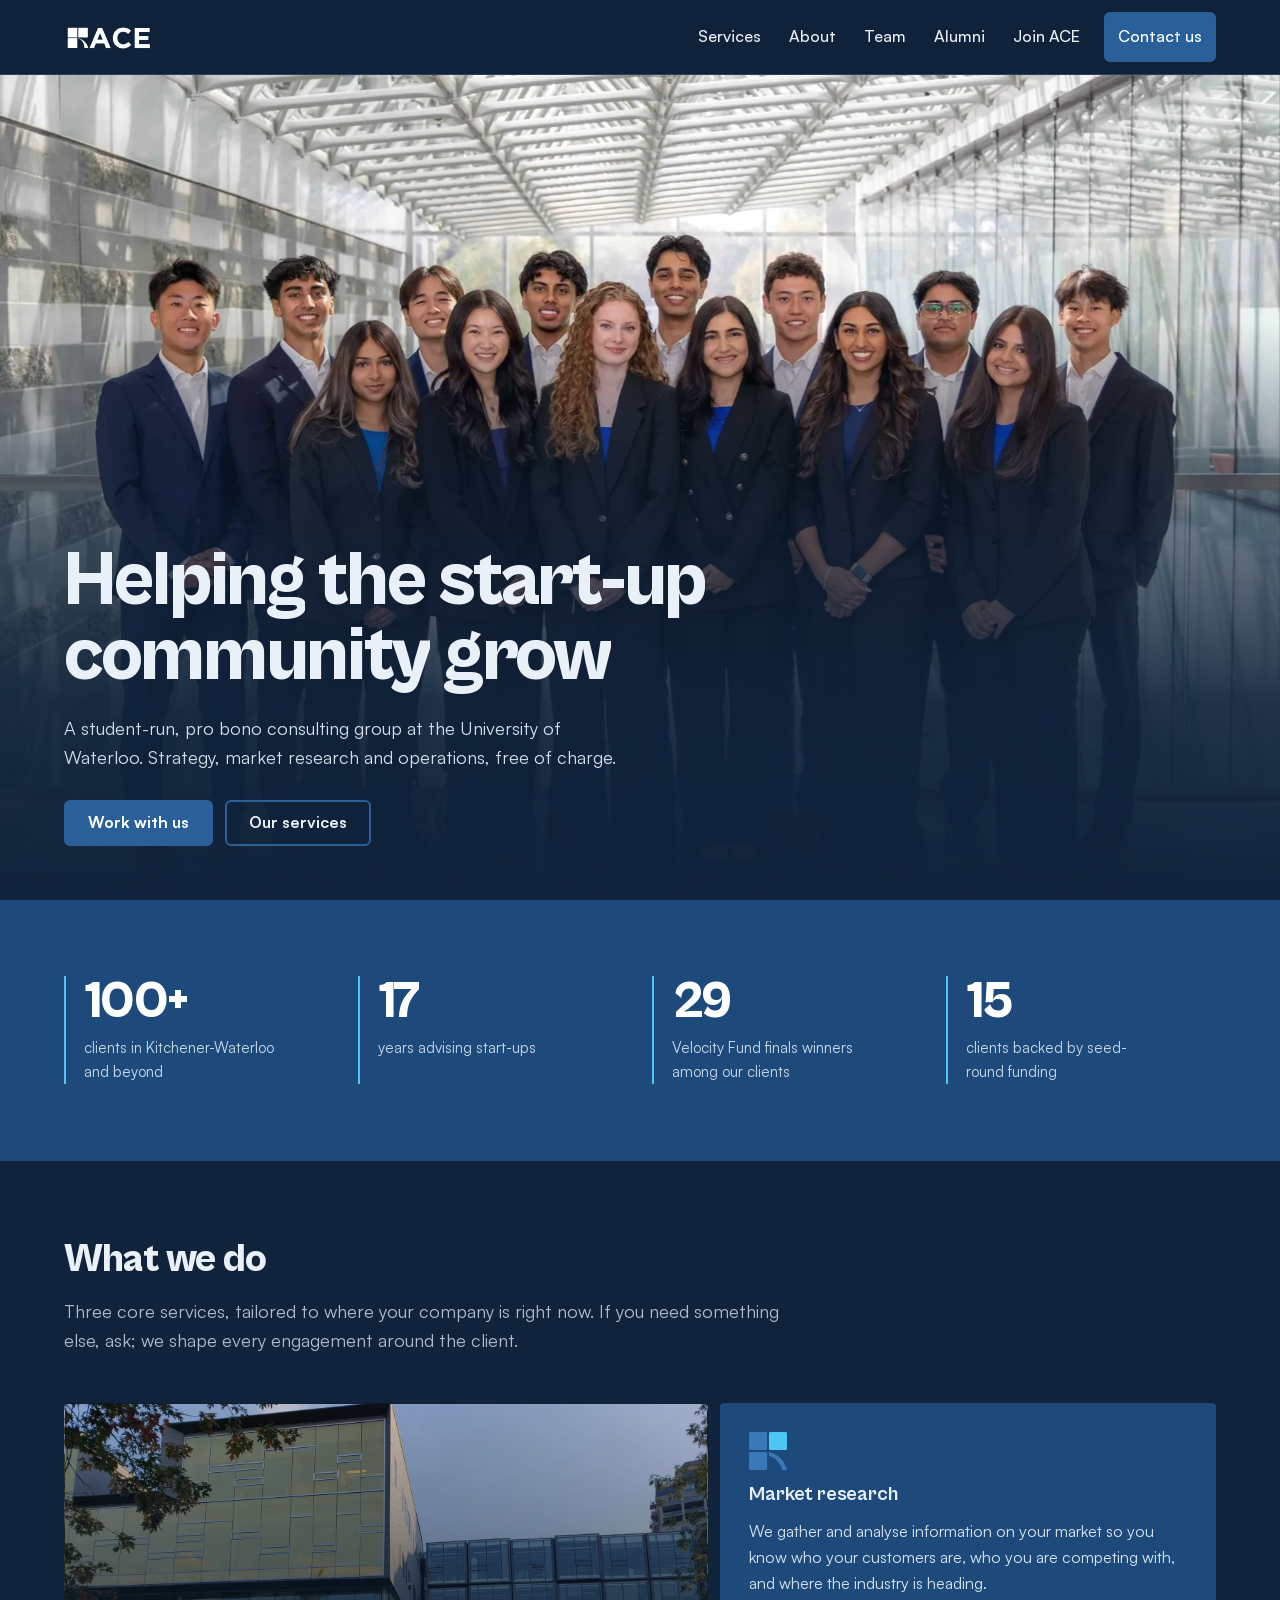
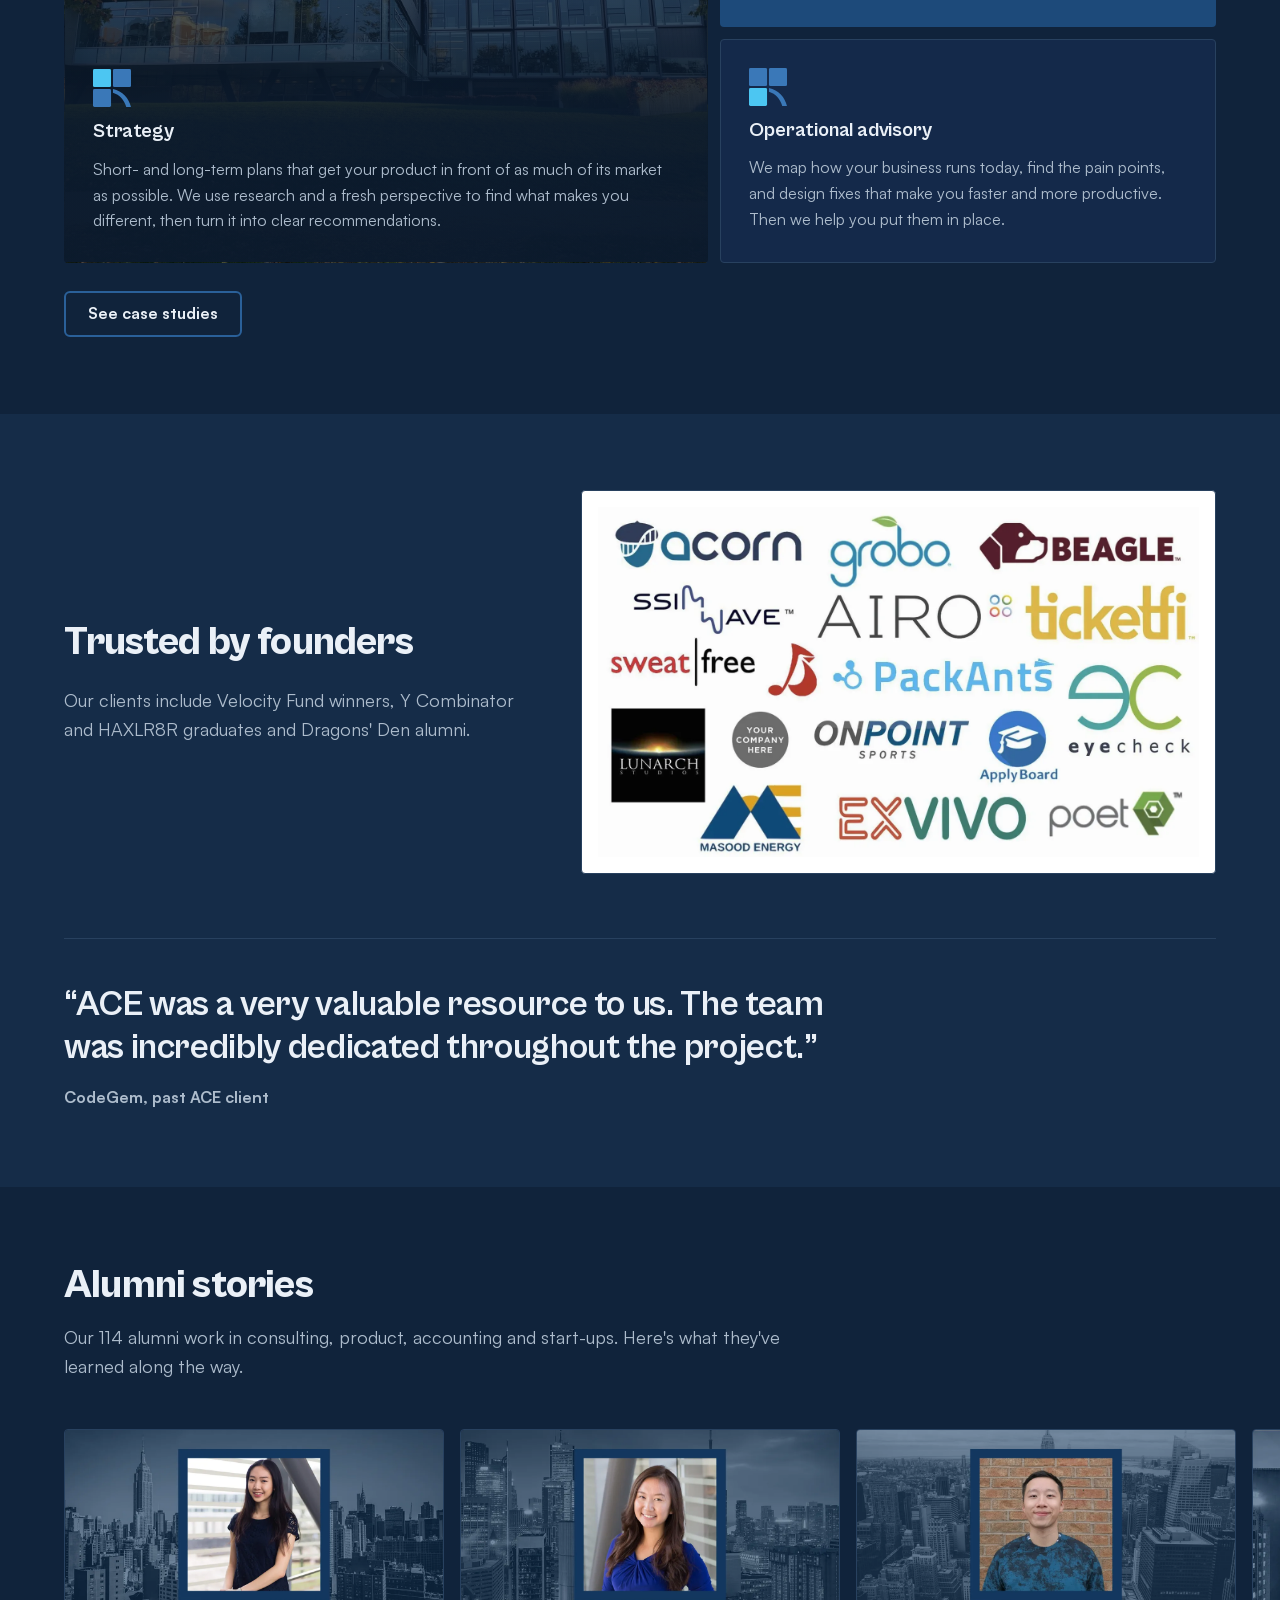
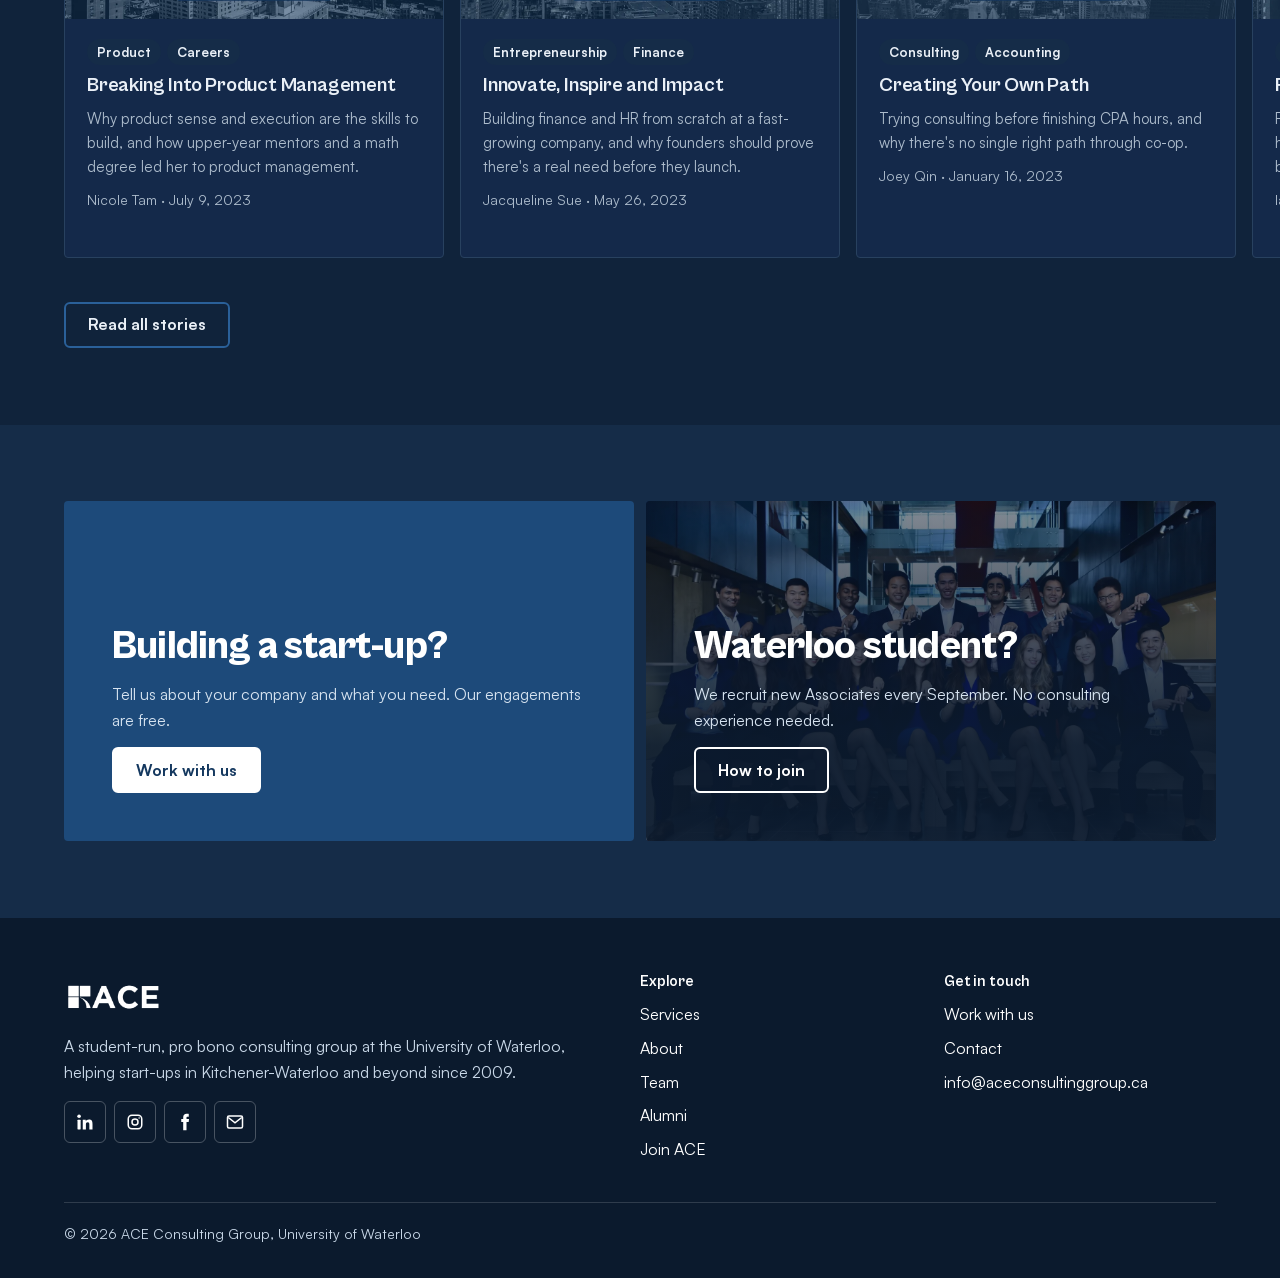
==== commit 7d8961f3: "Add home page motion: hero opening, scroll curtain, page transitions Hero frame opens (clip-path) an" ====
--- a/index.html
+++ b/index.html
@@ -5,7 +5,7 @@
 <meta name="viewport" content="width=device-width, initial-scale=1">
 <title>ACE Consulting Group</title>
 <meta name="description" content="Student-run, pro bono consulting for start-ups at the University of Waterloo. Strategy, market research and operational advisory.">
-<script>document.documentElement.classList.add("js")</script>
+<script>document.documentElement.classList.add("js");setTimeout(function(){if(!window.__aceMotion)document.documentElement.classList.remove("js")},3000)</script>
 <link rel="preload" href="fonts/cabinet-grotesk-800.woff2" as="font" type="font/woff2" crossorigin>
 <link rel="preload" href="fonts/satoshi-400.woff2" as="font" type="font/woff2" crossorigin>
 <link rel="preload" href="img/team-group.webp" as="image" type="image/webp">
@@ -18,14 +18,14 @@
 <section class="hero">
   <img class="bg" src="img/team-group.webp" alt="The ACE Consulting Group team, Fall 2026. Photo: ACE Consulting Group" width="1800" height="1200" fetchpriority="high">
   <div class="copy">
-    <h1>Helping the <span class="nb">start-up</span> community grow</h1>
+    <h1 data-split>Helping the start-up community grow</h1>
     <p class="lead">A student-run, pro bono consulting group at the University of Waterloo. Strategy, market research and operations, free of charge.</p>
     <div class="btns"><a class="btn" data-clientform href="#">Work with us</a><a class="btn ghost" href="services.html">Our services</a></div>
   </div>
 </section>
 
 <section class="band navyband">
-  <div class="wrap stats" data-reveal>
+  <div class="wrap stats" data-stagger="x">
     <div><b data-clients>100+</b><span>clients in Kitchener-Waterloo and beyond</span></div>
     <div><b data-years>17</b><span>years advising start-ups</span></div>
     <div><b>29</b><span>Velocity Fund finals winners among our clients</span></div>
@@ -35,19 +35,19 @@
 
 <section class="band">
   <div class="wrap">
-    <div class="head" data-reveal><h2>What we do</h2><p class="lead">Three core services, tailored to where your company is right now. If you need something else, ask; we shape every engagement around the client.</p></div>
-    <div class="svc" id="services" data-reveal></div>
+    <div class="head"><h2 data-split>What we do</h2><p class="lead" data-reveal>Three core services, tailored to where your company is right now. If you need something else, ask; we shape every engagement around the client.</p></div>
+    <div class="svc" id="services" data-stagger="up"></div>
     <p class="more"><a class="btn ghost" href="services.html#cases">See case studies</a></p>
   </div>
 </section>
 
 <section class="band tint clients">
   <div class="wrap">
-    <div class="stack" data-reveal>
-      <h2>Trusted by founders</h2>
-      <p class="lead">Our clients include Velocity Fund winners, Y Combinator and HAXLR8R graduates and Dragons' Den alumni.</p>
+    <div class="stack">
+      <h2 data-split>Trusted by founders</h2>
+      <p class="lead" data-reveal>Our clients include Velocity Fund winners, Y Combinator and HAXLR8R graduates and Dragons' Den alumni.</p>
     </div>
-    <figure class="logos" data-reveal><img src="img/clients.webp" alt="Logos of past clients including Acorn, Grobo, Beagle, Airo, Ticketfi, PackAnts, OnPoint Sports, ApplyBoard, Exvivo and Poet" width="1500" height="872" loading="lazy"></figure>
+    <figure class="logos" data-reveal="wipe"><img src="img/clients.webp" alt="Logos of past clients including Acorn, Grobo, Beagle, Airo, Ticketfi, PackAnts, OnPoint Sports, ApplyBoard, Exvivo and Poet" width="1500" height="872" loading="lazy"></figure>
     <div class="quote" data-reveal>
       <blockquote>&ldquo;ACE was a very valuable resource to us. The team was incredibly dedicated throughout the project.&rdquo;</blockquote>
       <p>CodeGem, past ACE client</p>
@@ -57,14 +57,14 @@
 
 <section class="band">
   <div class="wrap">
-    <div class="head" data-reveal><h2>Alumni stories</h2><p class="lead">Our <span data-alumni>114</span> alumni work in consulting, product, accounting and start-ups. Here's what they've learned along the way.</p></div>
-    <div class="rail" id="latestStories" data-count="7" tabindex="0" role="region" aria-label="Alumni stories, scroll sideways"></div>
+    <div class="head"><h2 data-split>Alumni stories</h2><p class="lead" data-reveal>Our <span data-alumni>114</span> alumni work in consulting, product, accounting and start-ups. Here's what they've learned along the way.</p></div>
+    <div class="rail" id="latestStories" data-count="7" data-stagger tabindex="0" role="region" aria-label="Alumni stories, scroll sideways"></div>
     <p class="more"><a class="btn ghost" href="alumni.html#stories">Read all stories</a></p>
   </div>
 </section>
 
 <section class="band tint">
-  <div class="wrap doors" data-reveal>
+  <div class="wrap doors" data-stagger="up">
     <div class="door a"><h2>Building a start-up?</h2><p>Tell us about your company and what you need. Our engagements are free.</p><a class="btn" data-clientform href="#">Work with us</a></div>
     <div class="door b"><h2>Waterloo student?</h2><p>We recruit new Associates every September. No consulting experience needed.</p><a class="btn ghost" href="join.html">How to join</a></div>
   </div>
--- a/css/style.css
+++ b/css/style.css
@@ -2,7 +2,7 @@
    IDEA    faces first: real students, big, before any claim. The people are the proof
    PICTURE team photo full bleed in the hero; campus and alumni photos carry the other panels
    COLOUR  unchanged ACE navy ground, brighter navy bands, one cyan accent. Dark only, on purpose
-   TYPE    Cabinet Grotesk 800 for headings + Satoshi for text (self-hosted in fonts/, free for web use)
+   TYPE    Cabinet Grotesk 800 for headings + Satoshi for text (self-hosted in fonts/, ITF Free Font License, see fonts/README.md)
    SHAPE   one rule: buttons 6px, cards and photos 4px, tags and filters pill
    LAYOUT  laptop: headline over the photo, bento services, scroll-snap story rail; phone: photo on top, text below */
 
@@ -14,6 +14,8 @@
 @font-face{font-family:'Satoshi';font-weight:700;font-style:normal;font-display:swap;src:url(../fonts/satoshi-700.woff2) format('woff2')}
 
 :root{color-scheme:dark;
+--nav:75px;
+--ease:cubic-bezier(.16,1,.3,1);
 --bg:#10233b;
 --ink:#eaf0f7;
 --muted:#adbccc;
@@ -243,7 +245,7 @@
 @media(prefers-reduced-motion:reduce){*{transition:none!important}}
 
 /* ===== HOME (faces first). Scoped so the other pages keep their layouts ===== */
-.hero{position:relative;isolation:isolate;overflow:hidden;display:flex;align-items:flex-end;min-height:min(calc(100dvh - 75px),880px)}
+.hero{position:relative;isolation:isolate;overflow:hidden;display:flex;align-items:flex-end;min-height:min(calc(100dvh - var(--nav)),880px)}
 .hero .bg{position:absolute;inset:0;width:100%;height:100%;object-fit:cover;object-position:50% 0;z-index:-2}
 .hero::after{content:"";position:absolute;inset:0;z-index:-1;background:linear-gradient(to top,var(--bg) 0,rgba(16,35,59,.93) 24%,rgba(16,35,59,.6) 46%,rgba(16,35,59,0) 70%)}
 .hero .copy{width:100%;max-width:calc(1240px + 10vw);margin:0 auto;padding:0 max(5vw,16px) clamp(32px,6vh,64px)}
@@ -252,7 +254,7 @@
 .hero .btns{margin-top:28px}
 @media(max-width:899px){
 .hero{display:block;min-height:0}
-.hero .bg{position:static;height:auto;aspect-ratio:3/2;-webkit-mask-image:linear-gradient(to bottom,#000 62%,transparent);mask-image:linear-gradient(to bottom,#000 62%,transparent)}
+.hero .bg{position:static;height:auto;aspect-ratio:3/2;-webkit-mask-image:linear-gradient(to bottom,var(--bg) 62%,transparent);mask-image:linear-gradient(to bottom,var(--bg) 62%,transparent)}
 .hero::after{display:none}
 .hero .copy{position:relative;margin-top:-28px;padding-bottom:44px}}
 
@@ -292,14 +294,71 @@
 .door.b .btn{background:rgba(11,26,45,.65);border-color:#fff;color:#fff}
 .door.b .btn:hover{background:#fff;color:var(--navy)}
 
-/* motion: hero settles in, sections reveal in reading order. Both off under reduced motion */
+.nb{white-space:nowrap}
+/* short laptop screens (1366x768, 1280x720): lift the photo so faces clear the headline block. Ceiling gets cropped, faces do not */
+@media(min-width:900px) and (max-height:820px){.hero .bg{top:-110px;height:calc(100% + 110px)}}
+
+/* ===== MOTION =====
+   Focal moment: the hero frame opens and its headline rises word by word. Scrolling then pins the hero
+   while the next band slides over it (curtain), the photo receding and dimming as it goes.
+   Supporting: headlines rise out of masks, lists wipe in, one fade for plain text. Native CSS plus a
+   tiny observer in js/home.js. Everything sits behind .js and prefers-reduced-motion, so with no script
+   (or reduced motion) every word and panel is simply there. */
 @media(prefers-reduced-motion:no-preference){
-.hero .bg{animation:settle 1.6s cubic-bezier(.16,1,.3,1) both}
-.hero .copy>*{animation:rise .9s cubic-bezier(.16,1,.3,1) both}
-.hero .copy>:nth-child(2){animation-delay:.1s}
-.hero .copy>:nth-child(3){animation-delay:.2s}
-.js [data-reveal]{opacity:0;transform:translateY(24px);transition:opacity .8s cubic-bezier(.16,1,.3,1),transform .8s cubic-bezier(.16,1,.3,1)}
-.js [data-reveal].in{opacity:1;transform:none}
+.hero .bg{animation:open 1.5s var(--ease) both,settle 1.8s var(--ease) both}
+.hero .copy>:not(h1){animation:rise .9s var(--ease) both}
+.hero .copy>.lead{animation-delay:.7s}
+.hero .copy>.btns{animation-delay:.85s}
+@keyframes open{from{clip-path:inset(6% 3% 6% 3% round 4px)}}
 @keyframes settle{from{transform:scale(1.06)}}
-@keyframes rise{from{opacity:0;transform:translateY(22px)}}}
-.nb{white-space:nowrap}
+@keyframes rise{from{opacity:0;translate:0 22px}}
+@keyframes wipe-x{from{clip-path:inset(0 100% 0 0)}}
+@keyframes wipe-up{from{clip-path:inset(100% 0 0 0)}}
+
+/* headlines: each word rises out of its own mask (padding keeps descenders from clipping) */
+.js [data-split]:not(.is-split){visibility:hidden}
+.w{display:inline-block;vertical-align:top;overflow:clip;padding:.08em 0 .16em;margin:-.08em 0 -.16em}
+.js .w>span{display:inline-block;transform:translateY(112%)}
+.js [data-split].in .w>span{transform:none;transition:transform .9s var(--ease);transition-delay:calc(var(--i)*55ms)}
+.js .hero h1.in .w>span{transition-delay:calc(.25s + var(--i)*70ms)}
+
+/* reveals: hidden until seen, then one animation each. Animations (not transitions) so hover states keep working */
+.js [data-reveal]:not(.in){opacity:0}
+.js [data-reveal=wipe]:not(.in){opacity:1;clip-path:inset(0 100% 0 0)}
+.js [data-stagger]:not(.in)>*{opacity:0}
+.js [data-stagger=x]:not(.in)>*{opacity:1;clip-path:inset(0 100% 0 0)}
+.js [data-stagger=up]:not(.in)>*{opacity:1;clip-path:inset(100% 0 0 0)}
+.js [data-reveal].in{animation:rise 1s var(--ease) backwards}
+.js [data-reveal=wipe].in{animation:wipe-x 1.1s var(--ease) backwards}
+.js [data-stagger].in>*{animation:rise .9s var(--ease) backwards;animation-delay:calc(var(--i)*90ms)}
+.js [data-stagger=x].in>*{animation-name:wipe-x}
+.js [data-stagger=up].in>*{animation-name:wipe-up}
+}
+
+/* curtain: hero stays pinned and the bands slide over it (laptop and up) */
+@media(min-width:900px) and (prefers-reduced-motion:no-preference){
+.hero{position:sticky;top:var(--nav)}
+main>:where(section:not(.hero)){position:relative;z-index:1;background:var(--bg)}
+}
+/* scroll-driven part: the photo recedes and dims, the copy lifts away. Browsers without it keep the plain pinned curtain */
+@supports(animation-timeline:scroll()){
+@media(min-width:900px) and (prefers-reduced-motion:no-preference){
+.hero .bg{animation:open 1.5s var(--ease) both,settle 1.8s var(--ease) both,recede linear both;animation-timeline:auto,auto,scroll(root);animation-range:normal,normal,0 90vh}
+.hero::before{content:"";position:absolute;inset:0;z-index:-1;background:var(--bg);opacity:0;animation:dim linear both;animation-timeline:scroll(root);animation-range:0 90vh}
+.hero .copy{animation:lift linear both;animation-timeline:scroll(root);animation-range:0 55vh}
+}
+@keyframes recede{to{scale:1.1}}
+@keyframes dim{to{opacity:.7}}
+@keyframes lift{to{opacity:0;translate:0 -56px}}
+}
+
+/* page to page: only the content swaps, the header stays put. Instant under reduced motion */
+@media(prefers-reduced-motion:no-preference){
+@view-transition{navigation:auto}
+.top{view-transition-name:site-header}
+::view-transition-group(site-header){animation-duration:0s}
+::view-transition-old(root){animation:vt-out .22s ease-in both}
+::view-transition-new(root){animation:vt-in .5s var(--ease) both}
+@keyframes vt-out{to{opacity:0;transform:translateY(-10px)}}
+@keyframes vt-in{from{opacity:0;transform:translateY(18px)}}
+}
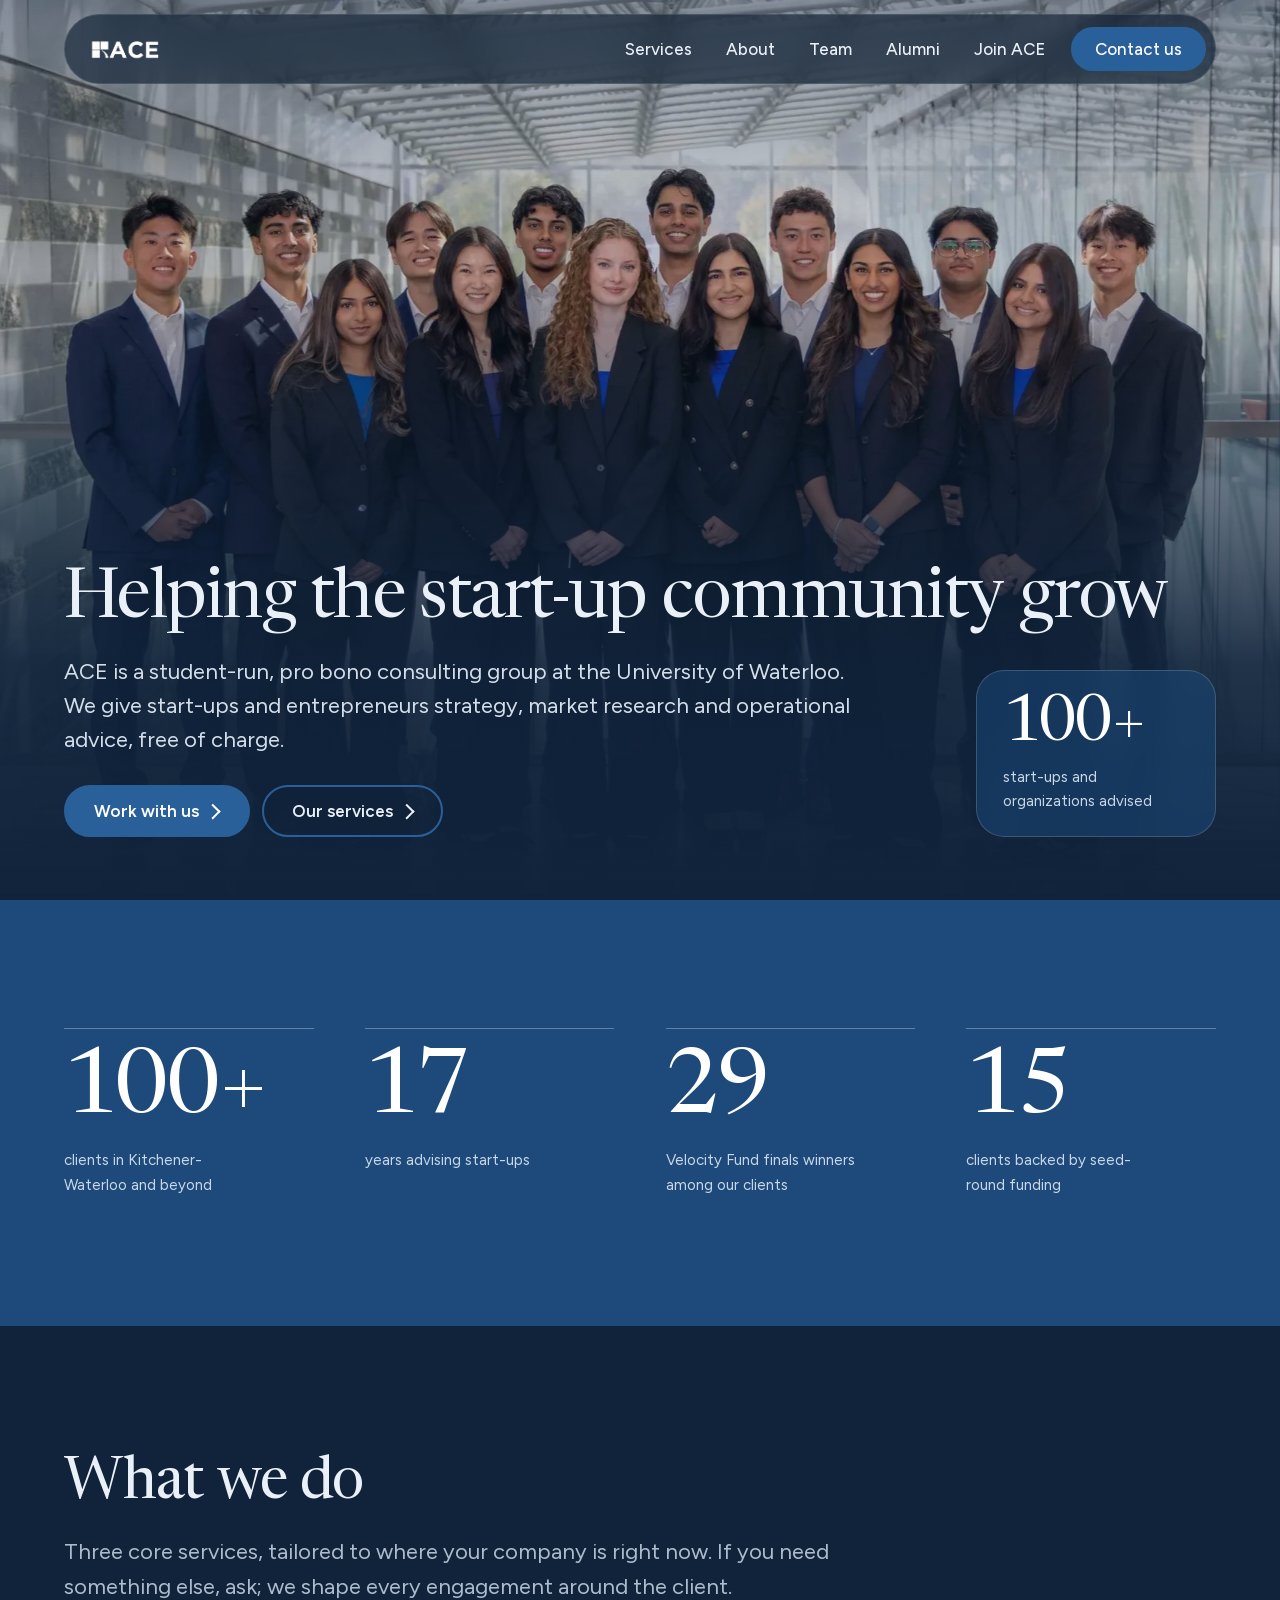
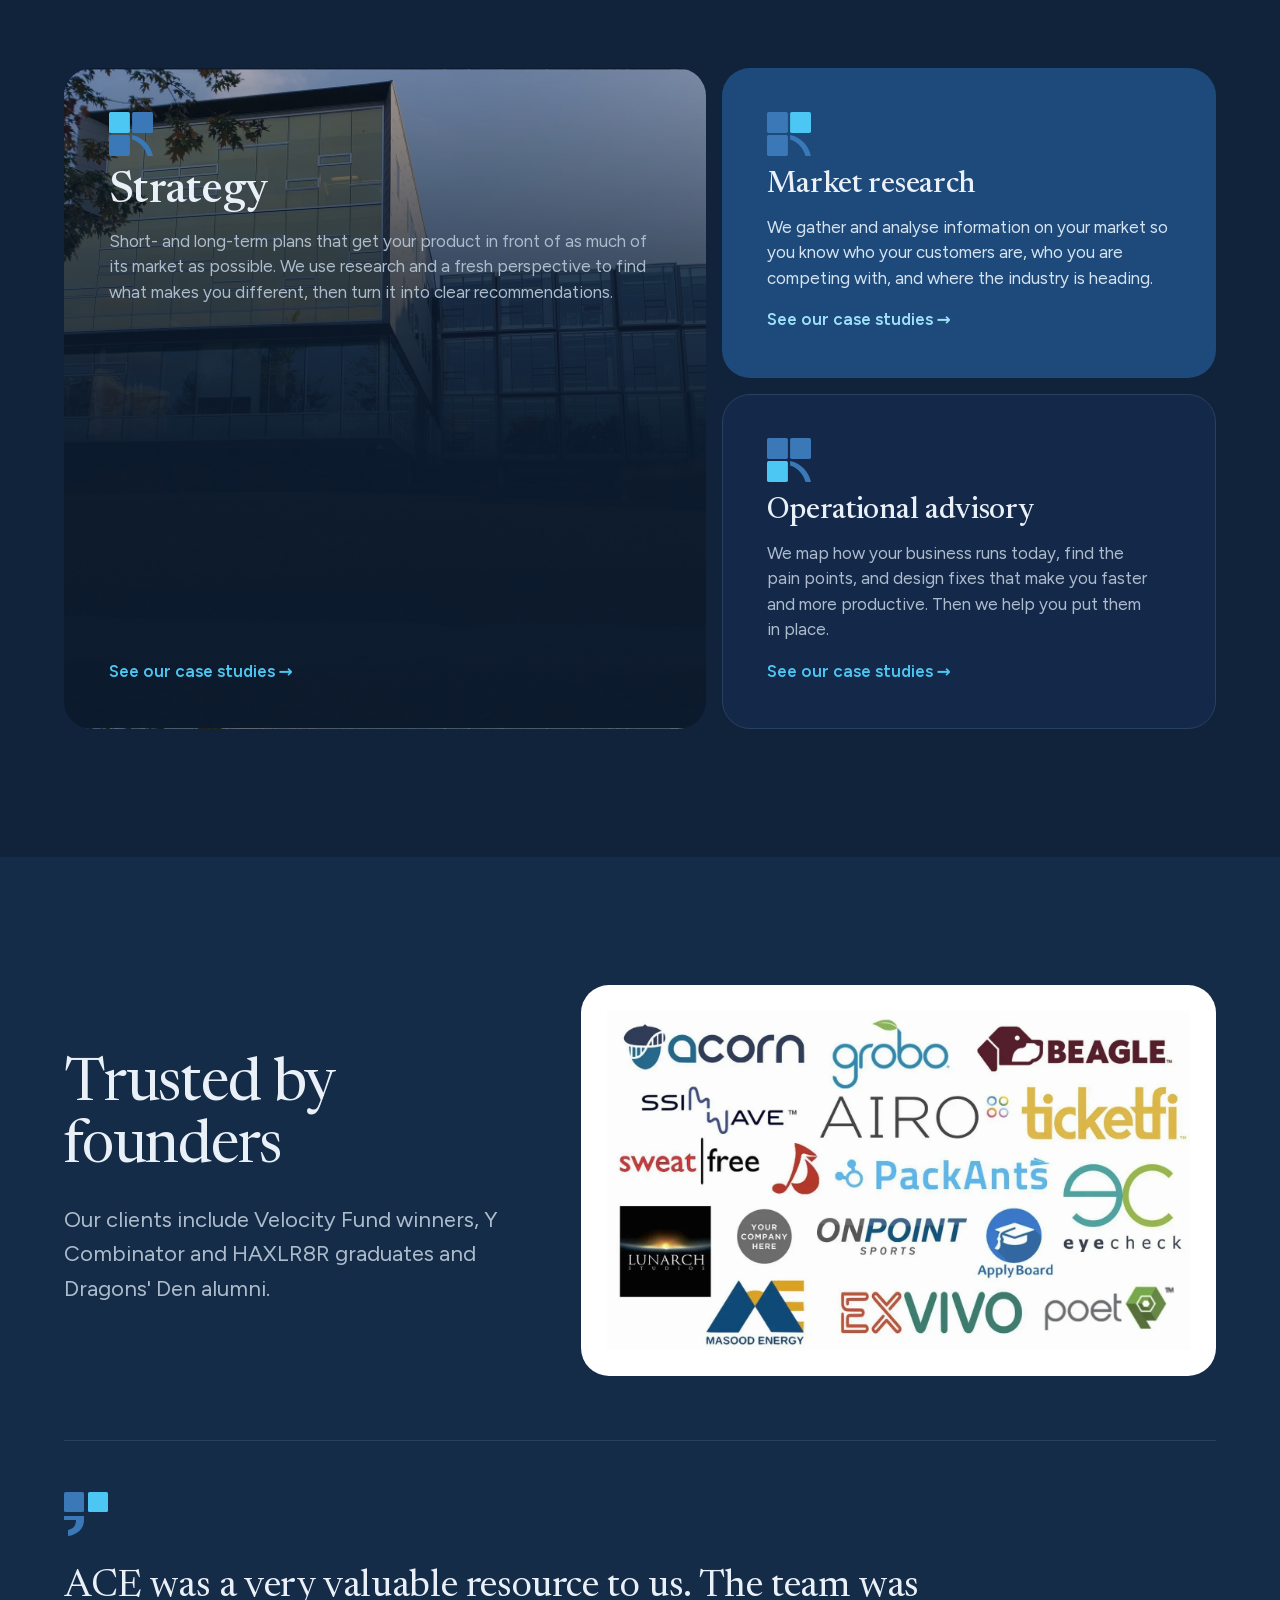
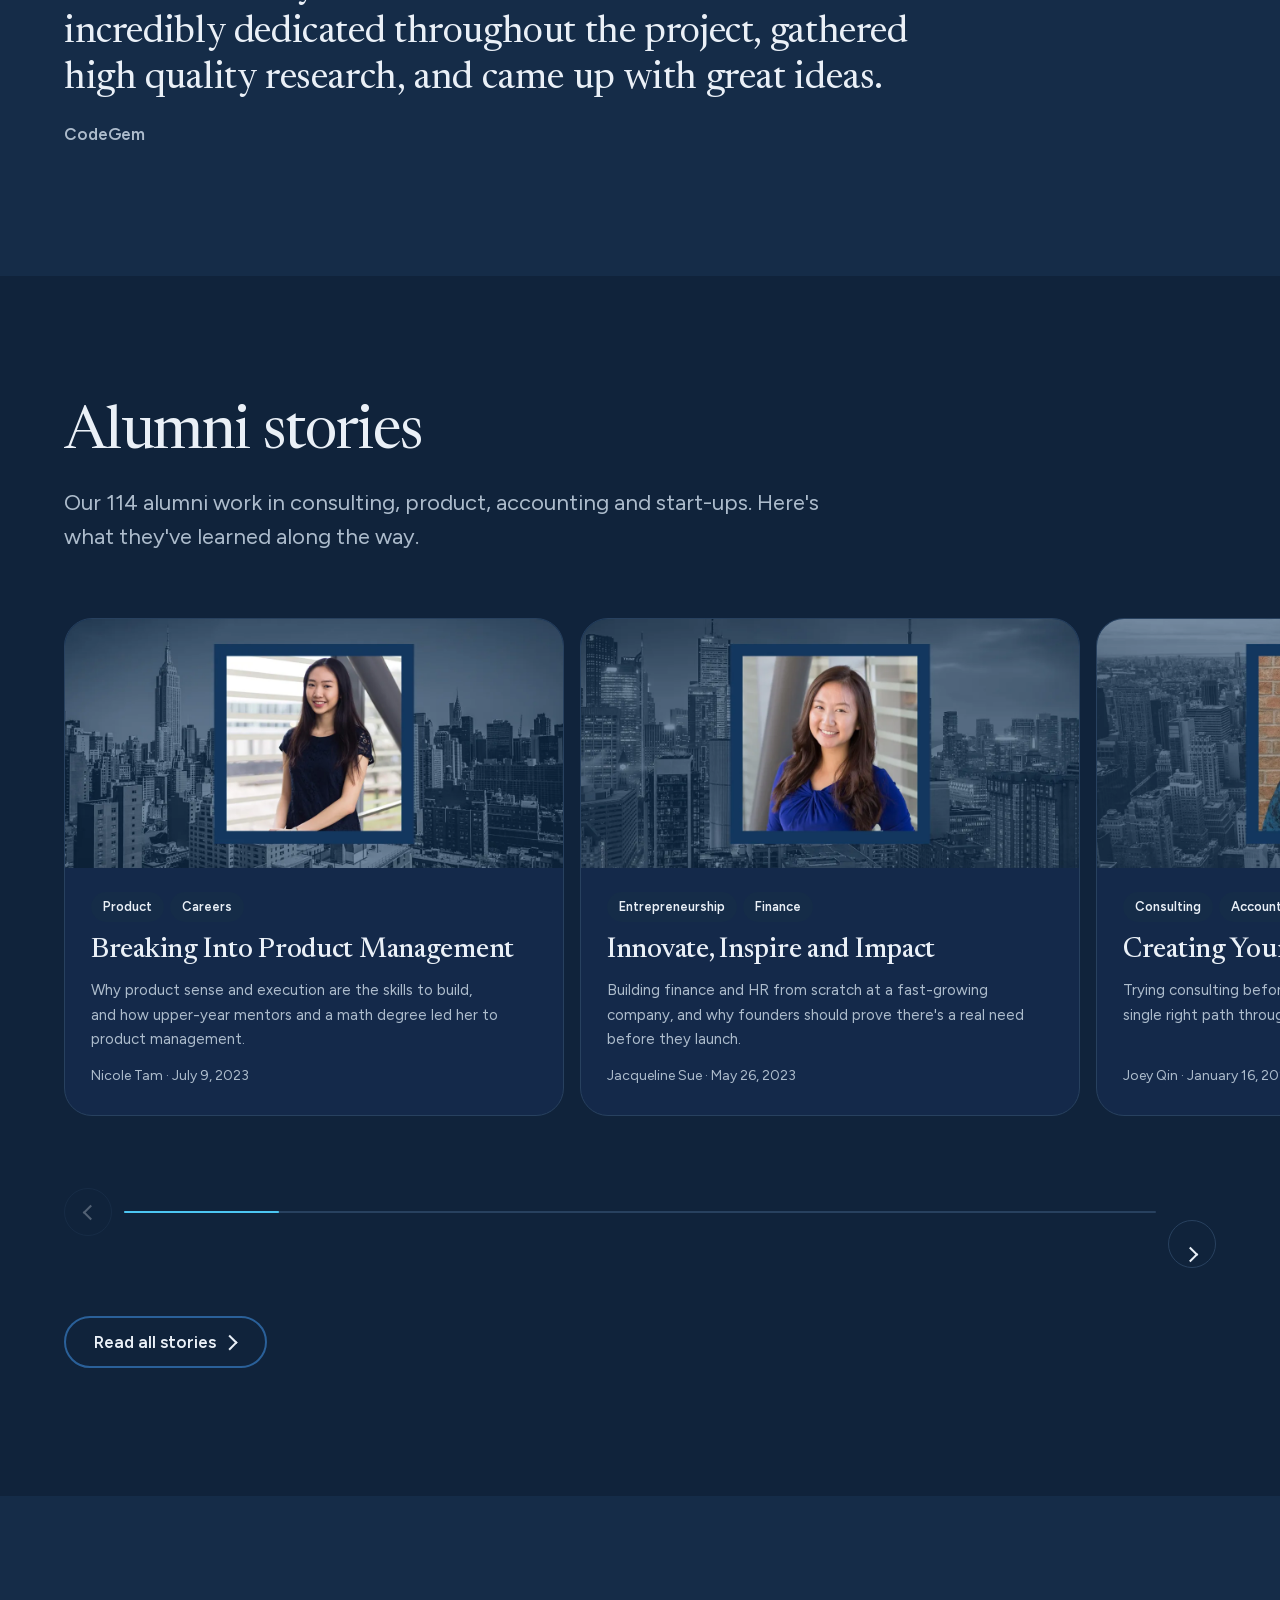
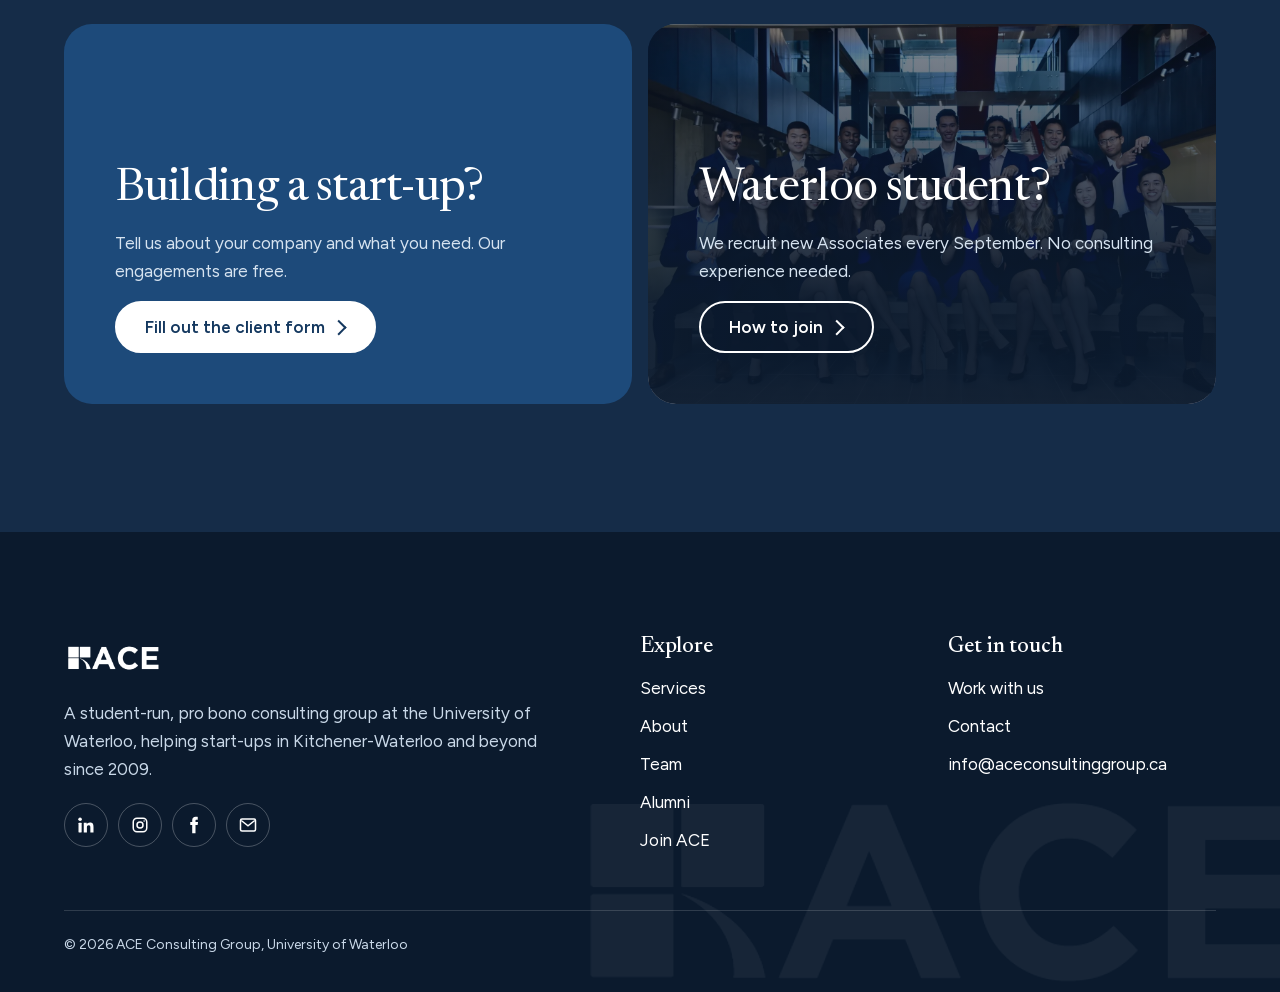
==== commit c5696446: "Redesign every page: simpler, more interactive, same words and colours Layout and type only. Wording" ====
--- a/index.html
+++ b/index.html
@@ -6,8 +6,8 @@
 <title>ACE Consulting Group</title>
 <meta name="description" content="Student-run, pro bono consulting for start-ups at the University of Waterloo. Strategy, market research and operational advisory.">
 <script>document.documentElement.classList.add("js");setTimeout(function(){if(!window.__aceMotion)document.documentElement.classList.remove("js")},3000)</script>
-<link rel="preload" href="fonts/cabinet-grotesk-800.woff2" as="font" type="font/woff2" crossorigin>
-<link rel="preload" href="fonts/satoshi-400.woff2" as="font" type="font/woff2" crossorigin>
+<link rel="preload" href="fonts/newsreader-var.woff2" as="font" type="font/woff2" crossorigin>
+<link rel="preload" href="fonts/figtree-var.woff2" as="font" type="font/woff2" crossorigin>
 <link rel="preload" href="img/team-group.webp" as="image" type="image/webp">
 <link rel="stylesheet" href="css/style.css">
 <link rel="icon" href="img/logo-navy.png">
@@ -19,9 +19,10 @@
   <img class="bg" src="img/team-group.webp" alt="The ACE Consulting Group team, Fall 2026. Photo: ACE Consulting Group" width="1800" height="1200" fetchpriority="high">
   <div class="copy">
     <h1 data-split>Helping the start-up community grow</h1>
-    <p class="lead">A student-run, pro bono consulting group at the University of Waterloo. Strategy, market research and operations, free of charge.</p>
+    <p class="lead">ACE is a student-run, pro bono consulting group at the University of Waterloo. We give start-ups and entrepreneurs strategy, market research and operational advice, free of charge.</p>
     <div class="btns"><a class="btn" data-clientform href="#">Work with us</a><a class="btn ghost" href="services.html">Our services</a></div>
   </div>
+  <div class="fig-tile"><b data-clients>100+</b><span>start-ups and organizations advised</span></div>
 </section>
 
 <section class="band navyband">
@@ -36,8 +37,7 @@
 <section class="band">
   <div class="wrap">
     <div class="head"><h2 data-split>What we do</h2><p class="lead" data-reveal>Three core services, tailored to where your company is right now. If you need something else, ask; we shape every engagement around the client.</p></div>
-    <div class="svc" id="services" data-stagger="up"></div>
-    <p class="more"><a class="btn ghost" href="services.html#cases">See case studies</a></p>
+    <div class="svc" id="services" data-link="1" data-stagger="up"></div>
   </div>
 </section>
 
@@ -49,8 +49,9 @@
     </div>
     <figure class="logos" data-reveal="wipe"><img src="img/clients.webp" alt="Logos of past clients including Acorn, Grobo, Beagle, Airo, Ticketfi, PackAnts, OnPoint Sports, ApplyBoard, Exvivo and Poet" width="1500" height="872" loading="lazy"></figure>
     <div class="quote" data-reveal>
-      <blockquote>&ldquo;ACE was a very valuable resource to us. The team was incredibly dedicated throughout the project.&rdquo;</blockquote>
-      <p>CodeGem, past ACE client</p>
+      <svg class="qmark" viewBox="0 0 44 44" aria-hidden="true"><rect width="20" height="20" rx="1.5" fill="#3a78b8"/><rect x="24" width="20" height="20" rx="1.5" fill="#4cc6f2"/><path d="M0 24h20v4C20 37 13 43 4 44v-6c5-1 8-4 8-10H0z" fill="#3a78b8"/></svg>
+      <blockquote>ACE was a very valuable resource to us. The team was incredibly dedicated throughout the project, gathered high quality research, and came up with great ideas.</blockquote>
+      <p>CodeGem</p>
     </div>
   </div>
 </section>
@@ -58,14 +59,14 @@
 <section class="band">
   <div class="wrap">
     <div class="head"><h2 data-split>Alumni stories</h2><p class="lead" data-reveal>Our <span data-alumni>114</span> alumni work in consulting, product, accounting and start-ups. Here's what they've learned along the way.</p></div>
-    <div class="rail" id="latestStories" data-count="7" data-stagger tabindex="0" role="region" aria-label="Alumni stories, scroll sideways"></div>
+    <div class="rail" id="latestStories" data-count="3" data-carousel data-stagger tabindex="0" role="region" aria-label="Alumni stories, scroll sideways"></div>
     <p class="more"><a class="btn ghost" href="alumni.html#stories">Read all stories</a></p>
   </div>
 </section>
 
 <section class="band tint">
   <div class="wrap doors" data-stagger="up">
-    <div class="door a"><h2>Building a start-up?</h2><p>Tell us about your company and what you need. Our engagements are free.</p><a class="btn" data-clientform href="#">Work with us</a></div>
+    <div class="door a"><h2>Building a start-up?</h2><p>Tell us about your company and what you need. Our engagements are free.</p><a class="btn" data-clientform href="#">Fill out the client form</a></div>
     <div class="door b"><h2>Waterloo student?</h2><p>We recruit new Associates every September. No consulting experience needed.</p><a class="btn ghost" href="join.html">How to join</a></div>
   </div>
 </section>
--- a/css/style.css
+++ b/css/style.css
@@ -1,21 +1,37 @@
-/* VOICE   confident student consultancy: clean, professional, warm through real faces
-   IDEA    faces first: real students, big, before any claim. The people are the proof
-   PICTURE team photo full bleed in the hero; campus and alumni photos carry the other panels
-   COLOUR  unchanged ACE navy ground, brighter navy bands, one cyan accent. Dark only, on purpose
-   TYPE    Cabinet Grotesk 800 for headings + Satoshi for text (self-hosted in fonts/, ITF Free Font License, see fonts/README.md)
-   SHAPE   one rule: buttons 6px, cards and photos 4px, tags and filters pill
-   LAYOUT  laptop: headline over the photo, bento services, scroll-snap story rail; phone: photo on top, text below */
-
-@font-face{font-family:'Cabinet Grotesk';font-weight:500;font-style:normal;font-display:swap;src:url(../fonts/cabinet-grotesk-500.woff2) format('woff2')}
-@font-face{font-family:'Cabinet Grotesk';font-weight:700;font-style:normal;font-display:swap;src:url(../fonts/cabinet-grotesk-700.woff2) format('woff2')}
-@font-face{font-family:'Cabinet Grotesk';font-weight:800;font-style:normal;font-display:swap;src:url(../fonts/cabinet-grotesk-800.woff2) format('woff2')}
-@font-face{font-family:'Satoshi';font-weight:400;font-style:normal;font-display:swap;src:url(../fonts/satoshi-400.woff2) format('woff2')}
-@font-face{font-family:'Satoshi';font-weight:500;font-style:normal;font-display:swap;src:url(../fonts/satoshi-500.woff2) format('woff2')}
-@font-face{font-family:'Satoshi';font-weight:700;font-style:normal;font-display:swap;src:url(../fonts/satoshi-700.woff2) format('woff2')}
-
+/* ACE CONSULTING GROUP
+   READ     calm and simple, like Wealthsimple: one idea per screen, very large type, soft shapes, space
+   COLOUR   unchanged: ACE navy ground, brighter navy bands, one cyan accent. Dark only, on purpose
+   TYPE     Newsreader (regular weight) for headlines, close free match to the serif Citadel uses; Figtree for text
+   SHAPE    one rule: buttons, tags, chips and nav are pills; panels and photos 28px; things inside panels 16px
+   MOTION   hero opens and the page slides over it; headlines rise word by word; lists wipe in; numbers count up;
+            carousels, spotlight hover and a reading bar. All behind prefers-reduced-motion and .js
+   ORDER    1 type, 2 colour, 3 the frame (layout), 4 states, 5 components, 6 motion */
+
+@font-face{font-family:'Figtree';font-weight:400 700;font-style:normal;font-display:swap;src:url(../fonts/figtree-var.woff2) format('woff2')}
+@font-face{font-family:'Newsreader';font-weight:400 600;font-style:normal;font-display:swap;src:url(../fonts/newsreader-var.woff2) format('woff2')}
+
+/* ===== 1. TYPE ===== */
+:root{
+--serif:Newsreader,Georgia,"Times New Roman",serif;
+--sans:Figtree,system-ui,-apple-system,"Segoe UI",sans-serif;
+--t-small:15px;
+--t-body:17px;
+--t-lead:clamp(18px,1.2vw + 9px,22px);
+--t-h3:clamp(22px,1.4vw + 13px,30px);
+--t-h2:clamp(34px,4.6vw,64px);
+--t-h1:clamp(42px,7vw,96px)}
+html{-webkit-text-size-adjust:100%;text-rendering:optimizeLegibility}
+body{margin:0;font:400 var(--t-body)/1.65 var(--sans)}
+h1,h2,h3{font-family:var(--serif);font-weight:400;margin:0;text-wrap:balance}
+h1{font-size:var(--t-h1);line-height:1.02;letter-spacing:-.025em}
+h2{font-size:var(--t-h2);line-height:1.05;letter-spacing:-.02em}
+h3{font-size:var(--t-h3);line-height:1.15;letter-spacing:-.01em;font-weight:500}
+p{margin:0;text-wrap:pretty}
+.lead{font-size:var(--t-lead);line-height:1.55;max-width:56ch}
+.num,.stats b,.fig-tile b,.time b,.email{font-family:var(--serif);font-variant-numeric:lining-nums tabular-nums}
+
+/* ===== 2. COLOUR ===== */
 :root{color-scheme:dark;
---nav:75px;
---ease:cubic-bezier(.16,1,.3,1);
 --bg:#10233b;
 --ink:#eaf0f7;
 --muted:#adbccc;
@@ -25,304 +41,371 @@
 --cyan:#4cc6f2;
 --tint:#152c48;
 --line:#28415f;
---card:#14294a}
-*{box-sizing:border-box;min-width:0}
-html{scroll-padding-top:80px}
-body{margin:0;background:var(--bg);color:var(--ink);font:16px/1.6 Satoshi,system-ui,-apple-system,"Segoe UI",sans-serif;overflow-x:clip}
-img{max-width:100%;height:auto;display:block}
-a{color:var(--cyan)}
-h1,h2,h3{font-family:"Cabinet Grotesk",Satoshi,system-ui,sans-serif;line-height:1.08;letter-spacing:-.02em;margin:0;text-wrap:balance}
-h1{font-size:clamp(34px,5vw,54px);font-weight:800}
-h2{font-size:clamp(28px,3.4vw,40px);font-weight:800}
-h3{font-size:20px;font-weight:700;letter-spacing:-.01em}
-p{margin:0}
-.wrap{max-width:1240px;margin:0 auto}
-.band{padding-block:clamp(44px,6vw,88px);padding-inline:max(5vw,16px)}
+--card:#14294a;
+--deep:#0b1a2d;
+--soft:#c9d8e8;
+--sky:#9fe1fb}
+html{background:var(--bg);scrollbar-color:var(--navy-2) var(--bg);accent-color:var(--cyan);caret-color:var(--cyan)}
+body{background:var(--bg);color:var(--ink)}
+::selection{background:var(--cyan);color:var(--bg)}
+a{color:var(--cyan);text-underline-offset:.22em;text-decoration-thickness:1px}
+.lead{color:var(--muted)}
 .tint{background:var(--tint)}
 .navyband{background:var(--band);color:#fff}
-.navyband a{color:#9fe1fb}
-.lead{font-size:18px;color:var(--muted);max-width:60ch}
-.navyband .lead{color:#c9d8e8}
+.navyband a{color:var(--sky)}
+.navyband .lead{color:var(--soft)}
+
+/* ===== 3. THE FRAME ===== */
+:root{--gutter:max(5vw,16px);--max:1240px;--r-lg:28px;--r-md:16px;--pill:999px;--ease:cubic-bezier(.16,1,.3,1)}
+*{box-sizing:border-box;min-width:0}
+html{scroll-padding-top:104px;scroll-behavior:smooth}
+body{overflow-x:clip}
+main{min-height:100dvh}
+.svc:empty,#team:empty{min-height:85vh}   /* services rows and team are built by site.js: hold their place so the sections below do not jump */   /* JS-built pages: keeps the footer below the fold until content arrives, so nothing jumps */
+img{max-width:100%;height:auto;display:block}
+.wrap{max-width:var(--max);margin:0 auto}
+.band{padding-block:clamp(72px,10vw,150px);padding-inline:var(--gutter)}
+.band.flush{padding-block:0 clamp(72px,10vw,150px)}
+.intro{padding-top:clamp(140px,17vw,230px);padding-bottom:clamp(40px,6vw,88px)}
+.intro .wrap>*+*{margin-top:clamp(20px,3vw,36px)}
+.intro h1{max-width:14em}
+.intro.solo{padding-bottom:clamp(24px,4vw,56px)}
 .stack-sm>*+*{margin-top:14px}
-.stack>*+*{margin-top:22px}
-
-/* buttons */
-.btn{display:inline-flex;align-items:center;gap:8px;min-height:46px;padding:0 22px;border-radius:6px;font-weight:600;text-decoration:none;border:2px solid var(--navy-2);background:var(--navy-2);color:#fff;transition:background .15s,color .15s}
-.btn:hover{background:transparent;color:var(--ink)}
+.stack>*+*{margin-top:24px}
+.more{margin-top:clamp(28px,4vw,48px)}
+.head{margin-bottom:clamp(36px,5vw,72px)}
+.head h2+.lead{margin-top:20px}
+.head.one{margin-bottom:clamp(24px,4vw,48px)}
+.btns{display:flex;flex-wrap:wrap;gap:12px}
+
+/* header: a floating pill over the page */
+.top{position:fixed;z-index:20;top:14px;left:var(--gutter);right:var(--gutter);max-width:var(--max);margin-inline:auto;border-radius:var(--pill);
+  background:rgba(11,26,45,.62);border:1px solid rgba(234,240,247,.12);-webkit-backdrop-filter:blur(16px) saturate(140%);backdrop-filter:blur(16px) saturate(140%);
+  transition:background .3s,border-color .3s;view-transition-name:site-header}
+.top.scrolled{background:rgba(11,26,45,.9);border-color:var(--line)}
+.top .wrap{display:flex;align-items:center;gap:16px;padding:9px 9px 9px 24px;max-width:none}
+.brand{display:block;line-height:0}
+.brand img{height:32px;width:auto}
+.lg-n{display:none}
+.nav{display:flex;gap:2px;margin-left:auto;align-items:center}
+.nav a{color:var(--ink);text-decoration:none;font-weight:500;padding:11px 16px;border-radius:var(--pill);transition:background .2s,color .2s}
+.nav a:hover{background:rgba(234,240,247,.08)}
+.nav a[aria-current]{color:var(--cyan);background:rgba(76,198,242,.1)}
+.nav .btn{margin-left:8px;min-height:44px;padding:0 22px;color:#fff}
+.menu{display:none;margin-left:auto;min-height:44px;min-width:44px;border:1px solid var(--line);border-radius:var(--pill);background:transparent;color:var(--ink);font:500 var(--t-body)/1 var(--sans);padding:0 20px;cursor:pointer;transition:background .2s}
+.menu:hover{background:rgba(234,240,247,.08)}
+@media(max-width:940px){
+.menu{display:block}
+.nav{position:absolute;top:calc(100% + 10px);left:0;right:0;flex-direction:column;align-items:stretch;gap:2px;padding:12px;border-radius:var(--r-lg);background:rgba(11,26,45,.97);border:1px solid var(--line);
+  visibility:hidden;opacity:0;transform:translateY(-8px);transition:opacity .25s,transform .35s var(--ease),visibility 0s .35s}
+.nav.open{visibility:visible;opacity:1;transform:none;transition-delay:0s}
+.nav a{padding:15px 18px;font-size:19px}
+.nav .btn{margin:8px 0 0;justify-content:center}}
+
+/* hero (home): photo fills the first screen, the page slides over it */
+.hero{position:relative;isolation:isolate;overflow:hidden;display:flex;align-items:flex-end;min-height:min(100dvh,960px)}
+.hero .bg{position:absolute;inset:0;width:100%;height:100%;object-fit:cover;object-position:50% 0;z-index:-2}
+.hero::after{content:"";position:absolute;inset:0;z-index:-1;background:linear-gradient(to top,var(--bg) 0,rgba(16,35,59,.93) 26%,rgba(16,35,59,.6) 48%,rgba(16,35,59,.18) 70%,rgba(16,35,59,.5) 100%)}
+.hero .copy{width:100%;max-width:calc(var(--max) + 10vw);margin:0 auto;padding:0 var(--gutter) clamp(40px,7vh,72px)}
+.hero h1{font-size:clamp(40px,5.4vw,76px);line-height:1}
+.hero .lead{margin-top:20px;max-width:58ch;color:#d3deea}
+.hero .btns{margin-top:28px}
+.fig-tile{position:absolute;right:max(var(--gutter),calc((100% - var(--max)) / 2));bottom:clamp(40px,7vh,72px);max-width:240px;padding:22px 26px;border-radius:var(--r-lg);color:#fff;
+  background:rgba(29,74,122,.55);border:1px solid rgba(255,255,255,.16);-webkit-backdrop-filter:blur(14px);backdrop-filter:blur(14px)}
+.fig-tile b{display:block;font-size:clamp(48px,5vw,68px);font-weight:400;line-height:1;letter-spacing:-.03em}
+.fig-tile span{display:block;margin-top:8px;font-size:var(--t-small);color:var(--soft)}
+@media(min-width:900px) and (max-height:820px){.hero .bg{top:-60px;height:calc(100% + 60px)}}
+@media(max-width:899px){
+.hero{display:block;min-height:0}
+.hero .bg{position:static;height:auto;aspect-ratio:3/2;-webkit-mask-image:linear-gradient(to bottom,var(--bg) 62%,transparent);mask-image:linear-gradient(to bottom,var(--bg) 62%,transparent)}
+.hero::after{display:none}
+.hero .copy{position:relative;margin-top:-28px;padding-bottom:24px}
+.fig-tile{position:static;margin:0 var(--gutter) 44px;max-width:none}}
+
+/* stats */
+.stats{display:grid;grid-template-columns:repeat(4,minmax(0,1fr));gap:clamp(24px,4vw,64px)}
+.stats>div{border-top:1px solid rgba(255,255,255,.3);padding-top:20px}
+.stats b{display:block;font-size:clamp(52px,7vw,104px);font-weight:400;line-height:.95;letter-spacing:-.03em}
+.stats span{display:block;margin-top:14px;color:var(--soft);font-size:var(--t-small);max-width:20ch}
+@media(max-width:820px){.stats{grid-template-columns:1fr 1fr;row-gap:40px}}
+
+/* services: big rows on the services page, a bento on the home page */
+.svc{display:grid;border-top:1px solid var(--line)}
+.svc article{display:grid;grid-template-columns:64px minmax(0,5fr) minmax(0,6fr);grid-template-areas:"ic h tx" ". . ln";column-gap:clamp(16px,3vw,48px);row-gap:16px;align-items:start;padding:clamp(32px,5vw,64px) 0;border-bottom:1px solid var(--line)}
+.svc article>svg{grid-area:ic;width:44px;height:44px}
+.svc article>h3{grid-area:h;font-size:clamp(30px,4.4vw,60px);line-height:1.02;letter-spacing:-.02em;font-weight:400;transition:color .3s,transform .5s var(--ease)}
+.svc article>p{grid-area:tx;color:var(--muted);font-size:var(--t-lead);line-height:1.5;max-width:46ch}
+.svc article>a{grid-area:ln;font-weight:600;text-decoration:none}
+.svc article:hover>h3{color:var(--cyan);transform:translateX(10px)}
+@media(max-width:820px){.svc article{grid-template-columns:48px minmax(0,1fr);grid-template-areas:"ic h" ". tx" ". ln"}}
+[data-page=home] .svc{border-top:0;grid-template-columns:minmax(0,1.3fr) minmax(0,1fr);gap:16px}
+[data-page=home] .svc article{display:flex;flex-direction:column;gap:14px;padding:clamp(28px,3.4vw,44px);border:1px solid var(--line);border-radius:var(--r-lg);background:var(--card)}
+[data-page=home] .svc article>h3{font-size:var(--t-h3);font-weight:500;letter-spacing:-.01em}
+[data-page=home] .svc article>p{font-size:var(--t-body);max-width:none}
+[data-page=home] .svc article>a{margin-top:auto}
+[data-page=home] .svc article:hover>h3{transform:none}
+[data-page=home] .svc article:first-child{grid-row:1/span 2;min-height:480px;justify-content:flex-end;border-color:transparent;
+  background:linear-gradient(to top,rgba(11,26,45,.98) 40%,rgba(11,26,45,.72) 72%,rgba(11,26,45,.35)),url(../img/campus.webp) center/cover}
+[data-page=home] .svc article:first-child>h3{font-size:clamp(34px,3.4vw,48px)}
+[data-page=home] .svc article:nth-child(2){background:var(--band);border-color:transparent}
+[data-page=home] .svc article:nth-child(2)>p{color:#d6e3f0}
+[data-page=home] .svc article:nth-child(2)>a{color:var(--sky)}
+@media(max-width:860px){[data-page=home] .svc{grid-template-columns:1fr}[data-page=home] .svc article:first-child{grid-row:auto;min-height:360px}}
+
+/* clients: text and logos side by side, the quote on its own row */
+.logos{background:#fff;border-radius:var(--r-lg);padding:clamp(14px,2vw,28px);margin:0}
+.clients .wrap{display:grid;grid-template-columns:minmax(0,5fr) minmax(0,7fr);gap:clamp(28px,5vw,72px);align-items:center}
+.clients .quote{grid-column:1/-1;border-top:1px solid var(--line);padding-top:clamp(28px,4vw,56px)}
+.qmark{width:44px;height:44px;margin-bottom:20px}
+blockquote{margin:0;font-family:var(--serif);font-weight:400;font-size:clamp(24px,3vw,42px);line-height:1.2;letter-spacing:-.01em;max-width:30em;text-wrap:balance}
+blockquote+p{margin-top:18px;color:var(--muted);font-weight:600}
+@media(max-width:820px){.clients .wrap{grid-template-columns:1fr}}
+
+/* split sections */
+.split{display:grid;grid-template-columns:minmax(0,1fr) minmax(0,1fr);gap:clamp(32px,6vw,96px);align-items:center}
+.split.wide-l{grid-template-columns:minmax(0,7fr) minmax(0,5fr)}
+.split.start{align-items:start}
+.split.cta{align-items:end}
+.sticky{position:sticky;top:112px}
+@media(max-width:820px){.split,.split.wide-l{grid-template-columns:1fr}.sticky{position:static}}
+.photo{border-radius:var(--r-lg);overflow:hidden;background:var(--tint)}
+.photo img{width:100%;height:100%;object-fit:cover}
+.wide-photo{aspect-ratio:2/1}
+.wide-photo img{object-position:50% 12%}
+@media(max-width:600px){.wide-photo{aspect-ratio:4/3}}
+
+/* stories: cards, carousel rail, filters */
+.cards{display:grid;grid-template-columns:repeat(3,minmax(0,1fr));gap:20px}
+@media(max-width:900px){.cards{grid-template-columns:repeat(2,minmax(0,1fr))}}
+@media(max-width:560px){.cards{grid-template-columns:1fr}}
+.story{display:flex;flex-direction:column;text-decoration:none;color:var(--ink);background:var(--card);border:1px solid var(--line);border-radius:var(--r-lg);overflow:hidden;transition:border-color .25s}
+.story[hidden]{display:none}
+.story .cover{aspect-ratio:2/1;background:var(--navy);position:relative;overflow:hidden}
+.story .cover img{width:100%;height:100%;object-fit:cover;transition:transform .8s var(--ease)}
+.story .body{padding:24px 26px 28px;display:flex;flex-direction:column;gap:12px;flex:1}
+.story h3{font-size:clamp(22px,1.6vw + 10px,28px)}
+.story p{color:var(--muted);font-size:var(--t-small)}
+.story .meta{margin-top:auto;color:var(--muted);font-size:14px}
+.tags{display:flex;flex-wrap:wrap;gap:6px}
+.tag{font-size:13px;font-weight:600;padding:4px 12px;border-radius:var(--pill);background:var(--tint);color:var(--ink)}
+.gen{position:absolute;inset:0;display:grid;grid-template-columns:1fr 1fr;grid-template-rows:1fr 1fr;gap:6px;padding:14px}
+.gen i{background:rgba(255,255,255,.08);border-radius:3px}
+.gen .who{position:absolute;left:22px;bottom:18px;right:22px;color:#fff;font:400 26px/1.05 var(--serif)}
+.gen svg{position:absolute;right:10px;bottom:10px;width:46%;height:auto;opacity:.9}
+.filters{display:flex;flex-wrap:wrap;gap:8px;margin-bottom:32px}
+.filters button{min-height:44px;padding:0 20px;border-radius:var(--pill);border:1px solid var(--line);background:transparent;color:var(--ink);font:500 var(--t-body)/1 var(--sans);cursor:pointer;transition:background .2s,border-color .2s,color .2s}
+.filters button:hover{border-color:var(--navy-2);background:rgba(42,96,153,.25)}
+.filters button[aria-pressed=true]{background:var(--navy-2);border-color:var(--navy-2);color:#fff}
+.rail,.cases{display:flex;gap:16px;overflow-x:auto;scroll-snap-type:x mandatory;margin-right:calc(50% - 50vw);padding:0 calc(50vw - 50%) 20px 0;scrollbar-width:none}
+.rail::-webkit-scrollbar,.cases::-webkit-scrollbar{display:none}
+.rail .story{flex:0 0 min(84vw,500px);scroll-snap-align:start}
+.rail:focus-visible,.cases:focus-visible{outline-offset:6px}
+
+/* case studies */
+.case{flex:0 0 min(86vw,470px);scroll-snap-align:start;background:var(--card);border:1px solid var(--line);border-radius:var(--r-lg);padding:clamp(26px,3vw,40px)}
+.case h3{font-size:clamp(26px,2vw + 10px,36px)}
+.case .svc-l{margin-top:6px;color:var(--cyan);font-weight:600;font-size:var(--t-small)}
+.case dl{margin:24px 0 0;display:grid;gap:18px}
+.case dt{font:500 22px/1.2 var(--serif)}
+.case dd{margin:4px 0 0;color:var(--muted);font-size:var(--t-small)}
+
+/* carousel controls (built by js/home.js) */
+.car{position:relative}
+.car-ctrl{display:flex;align-items:center;gap:12px;margin-top:20px}
+.car-bar{flex:1;height:2px;background:var(--line);border-radius:2px;overflow:hidden}
+.car-bar i{display:block;height:100%;width:100%;background:var(--cyan);transform-origin:left;transform:scaleX(.15)}
+.car-btn{width:48px;height:48px;border-radius:50%;border:1px solid var(--line);background:transparent;color:var(--ink);cursor:pointer;display:grid;place-items:center;transition:background .2s,border-color .2s,opacity .2s,transform .2s var(--ease)}
+.car-btn::before{content:"";width:9px;height:9px;border-top:2px solid currentColor;border-left:2px solid currentColor;transform:translateX(2px) rotate(-45deg)}
+.car-btn.next::before{transform:translateX(-2px) rotate(135deg)}
+.car-btn:hover:not(:disabled){background:rgba(234,240,247,.1);border-color:var(--navy-2)}
+.car-btn:active:not(:disabled){transform:scale(.94)}
+.car-btn:disabled{opacity:.3;cursor:default}
+
+/* doors */
+.doors{display:grid;grid-template-columns:1fr 1fr;gap:16px}
+.door{min-height:380px;padding:clamp(28px,4vw,52px);border-radius:var(--r-lg);display:flex;flex-direction:column;gap:16px;align-items:flex-start;justify-content:flex-end}
+.door h2{font-size:clamp(32px,3.6vw,52px)}
+.door.a{background:var(--band);color:#fff}
+.door.a p{color:#d6e3f0}
+.door.a .btn{background:#fff;color:var(--navy);border-color:#fff}
+.door.b{position:relative;isolation:isolate;overflow:hidden;color:#fff}
+.door.b::before{content:"";position:absolute;inset:0;z-index:-1;background:linear-gradient(to top,rgba(11,26,45,.95) 28%,rgba(11,26,45,.5)),url(../img/alumni-group.webp) center/cover;transition:transform .9s var(--ease)}
+.door.b:hover::before{transform:scale(1.04)}
+.door.b p{color:#d6e3f0}
+.door.b .btn{background:rgba(11,26,45,.65);border-color:#fff;color:#fff}
+@media(max-width:760px){.doors{grid-template-columns:1fr}}
+
+/* about: timeline, values, ladder */
+.time{list-style:none;margin:0;padding:0;position:relative}
+.time::before,.time::after{content:"";position:absolute;left:0;top:0;bottom:0;width:2px;background:var(--line)}
+.time::after{background:var(--cyan);transform-origin:top;transform:scaleY(.08)}
+.time li{display:grid;grid-template-columns:minmax(150px,2fr) minmax(0,5fr);gap:clamp(16px,4vw,64px);align-items:baseline;padding:clamp(28px,4vw,56px) 0 clamp(28px,4vw,56px) clamp(24px,4vw,64px);position:relative}
+.time li::before{content:"";position:absolute;left:-5px;top:calc(clamp(28px,4vw,56px) + .6em);width:12px;height:12px;border-radius:50%;background:var(--bg);border:2px solid var(--cyan)}
+.time b{font-size:clamp(52px,8vw,120px);font-weight:400;line-height:.9;letter-spacing:-.03em;display:block}
+.time p{color:var(--muted);font-size:var(--t-lead);line-height:1.5;max-width:44ch}
+@media(max-width:700px){.time li{grid-template-columns:1fr;gap:12px}}
+.vals{display:grid;border-top:1px solid var(--line)}
+.vals>div{display:grid;grid-template-columns:minmax(0,6fr) minmax(0,5fr);gap:clamp(16px,4vw,64px);align-items:center;padding:clamp(28px,4vw,56px) 0;border-bottom:1px solid var(--line);transition:opacity .35s}
+.vals h3{font-size:clamp(44px,8vw,112px);line-height:.95;letter-spacing:-.03em;font-weight:400;transition:color .3s,transform .5s var(--ease)}
+.vals p{color:var(--muted);font-size:var(--t-lead);line-height:1.5;max-width:36ch}
+.vals:hover>div{opacity:.38}
+.vals>div:hover{opacity:1}
+.vals>div:hover h3{color:var(--cyan);transform:translateX(10px)}
+@media(max-width:760px){.vals>div{grid-template-columns:1fr;gap:12px}}
+.ladder{display:grid;grid-template-columns:repeat(3,minmax(0,1fr));gap:16px;align-items:end}
+.ladder>div{padding:clamp(24px,2.6vw,36px);border-radius:var(--r-lg);background:var(--card);border:1px solid var(--line);display:flex;flex-direction:column;gap:8px;justify-content:flex-end}
+.ladder>div:nth-child(1){min-height:240px}
+.ladder>div:nth-child(2){min-height:310px;background:var(--navy);border-color:transparent}
+.ladder>div:nth-child(3){min-height:380px;background:var(--band);border-color:transparent}
+.ladder small{color:var(--cyan);font-weight:600;font-size:var(--t-small)}
+.ladder>div:nth-child(3) small{color:var(--sky)}
+.ladder p{color:var(--muted);font-size:var(--t-small)}
+.ladder>div:nth-child(n+2) p{color:#d6e3f0}
+@media(max-width:760px){.ladder{grid-template-columns:1fr}.ladder>div{min-height:0!important}}
+.ladder.stairs{grid-template-columns:1fr}
+.ladder.stairs>div{min-height:0!important}
+
+/* join: steps */
+.steps{list-style:none;margin:0;padding:0;counter-reset:s;position:relative}
+.steps::before{content:"";position:absolute;left:23px;top:30px;bottom:30px;width:2px;background:var(--line)}
+.steps li{display:grid;grid-template-columns:48px minmax(0,1fr);gap:20px;padding:22px 0;position:relative}
+.steps li::before{counter-increment:s;content:counter(s);width:48px;height:48px;border-radius:50%;background:var(--bg);border:2px solid var(--navy-2);color:var(--ink);display:grid;place-items:center;font:500 22px/1 var(--serif);position:relative;transition:background .5s,border-color .5s,color .5s}
+.steps li.in::before{background:var(--cyan);border-color:var(--cyan);color:var(--bg)}
+.steps p{color:var(--muted);margin-top:6px}
+.chips{display:flex;flex-wrap:wrap;gap:10px}
+.chips span{padding:11px 22px;border:1px solid var(--line);border-radius:var(--pill);font-weight:500;background:var(--card);transition:background .25s,border-color .25s,color .25s}
+.chips span:hover{background:var(--cyan);border-color:var(--cyan);color:var(--bg)}
+
+/* team: header stays while the people scroll past */
+.group{display:grid;grid-template-columns:minmax(0,4fr) minmax(0,8fr);gap:clamp(28px,5vw,88px);align-items:start;padding-block:clamp(48px,7vw,110px);border-top:1px solid var(--line)}
+.ghead{position:sticky;top:112px}
+.ghead p{margin-top:20px;color:var(--muted);max-width:34ch}
+.people{--n:4;display:grid;grid-template-columns:repeat(var(--n),minmax(0,1fr));gap:36px 20px}
+.people.n3{--n:3}
+.people.n2{--n:2}
+.person figure{margin:0;aspect-ratio:4/5;border-radius:var(--r-md);overflow:hidden;background:var(--tint)}
+.person img{width:100%;height:100%;object-fit:cover;transition:transform .8s var(--ease)}
+.person .row{display:flex;justify-content:space-between;align-items:flex-start;gap:8px;margin-top:14px}
+.person h3{font-size:clamp(19px,1vw + 12px,24px)}
+.person .role{font-size:14px;color:var(--cyan);font-weight:600;margin-top:2px}
+.person .tl{font-size:var(--t-small);color:var(--muted);margin-top:8px}
+.li{flex:none;display:grid;place-items:center;width:44px;height:44px;border-radius:50%;border:1px solid var(--line);color:var(--ink);transition:background .2s,border-color .2s,color .2s}
+.li:hover{background:var(--navy-2);color:#fff;border-color:var(--navy-2)}
+.li svg{width:17px;height:17px}
+@media(max-width:900px){.group{grid-template-columns:1fr}.ghead{position:static}.people,.people.n3,.people.n2{--n:2}}
+@media(max-width:480px){.people{gap:28px 14px}}
+
+/* story page */
+.article{max-width:760px;margin:0 auto;padding-top:clamp(60px,8vw,110px)}
+.article h1{font-size:clamp(36px,5.2vw,68px);margin-top:20px!important}
+.article .lead{margin-top:20px!important}
+.article .cover{aspect-ratio:2/1;border-radius:var(--r-lg);overflow:hidden;background:var(--navy);position:relative;margin:36px 0}
+.article .cover img{width:100%;height:100%;object-fit:cover}
+.article .txt p{font-size:19px;line-height:1.7;margin-top:22px;color:var(--ink)}
+.article .lede{font-size:clamp(21px,1.4vw + 12px,26px)}
+.article .txt h2{font:500 clamp(26px,2vw + 12px,36px)/1.2 var(--serif);margin-top:52px}
+.article .txt h2+p{margin-top:14px}
+.article .txt a{overflow-wrap:anywhere}
+.author{background:var(--tint);border-radius:var(--r-lg);padding:26px 30px;margin-bottom:8px}
+.author h2{font-size:24px;margin-bottom:14px}
+.author dl{margin:0;display:grid;grid-template-columns:max-content 1fr;gap:10px 22px;font-size:var(--t-small)}
+.author dt{font-weight:600}
+.author dd{margin:0;color:var(--muted)}
+@media(max-width:480px){.author dl{grid-template-columns:1fr;gap:2px}.author dd{margin-bottom:10px}}
+.next{margin-top:64px;padding-top:28px;border-top:1px solid var(--line);display:flex;flex-direction:column;gap:6px}
+.next span{font-size:14px;color:var(--muted)}
+.next a{font:400 clamp(22px,1.6vw + 12px,32px)/1.2 var(--serif);text-decoration:none}
+.back{display:inline-flex;align-items:center;min-height:44px;padding:0 20px;border:1px solid var(--line);border-radius:var(--pill);font-weight:500;text-decoration:none;color:var(--ink);transition:background .2s,border-color .2s}
+.back:hover{background:rgba(234,240,247,.08);border-color:var(--navy-2)}
+.note{margin-top:24px;padding:18px 22px;border-radius:var(--r-md);background:var(--tint);font-size:var(--t-small);color:var(--muted)}
+
+/* contact */
+.contact-grid{display:grid;grid-template-columns:repeat(2,minmax(0,1fr));gap:16px}
+.contact-grid>div{min-height:420px;padding:clamp(28px,4vw,52px);border-radius:var(--r-lg);border:1px solid var(--line);background:var(--card);display:flex;flex-direction:column;gap:18px;align-items:flex-start}
+.contact-grid>div:first-child{background:var(--band);border-color:transparent}
+.contact-grid>div:first-child .lead{color:#d6e3f0}
+.contact-grid>div:first-child .btn{background:#fff;color:var(--navy);border-color:#fff;margin-top:auto}
+.contact-grid h2{font-size:clamp(34px,4vw,56px)}
+.contact-grid .lead{font-size:var(--t-body)}
+.email{font-size:clamp(22px,2.6vw,36px);overflow-wrap:anywhere;text-decoration:none;background:linear-gradient(currentColor,currentColor) 0 100%/0 1px no-repeat;transition:background-size .5s var(--ease)}
+.email:hover{background-size:100% 1px}
+@media(max-width:760px){.contact-grid{grid-template-columns:1fr}.contact-grid>div{min-height:0}}
+
+/* footer: the ACE mark sits huge and faint behind it */
+.foot{position:relative;overflow:hidden;isolation:isolate;background:var(--deep);color:var(--soft);padding:clamp(64px,8vw,110px) var(--gutter) 36px}
+.foot::after{content:"";position:absolute;z-index:-1;right:-3%;bottom:-14%;width:min(62vw,760px);aspect-ratio:2.2/1;background:url(../img/logo-white.png) no-repeat center/contain;opacity:.05;pointer-events:none}
+.foot .wrap{display:grid;grid-template-columns:minmax(0,2fr) minmax(0,1fr) minmax(0,1fr);gap:40px}
+.foot img{height:44px;width:auto;margin-bottom:20px}
+.foot a{color:#fff;text-decoration:none;overflow-wrap:anywhere;transition:color .2s}
+.foot a:hover{color:var(--cyan)}
+.foot h3{color:#fff;font-size:22px;margin-bottom:14px}
+.foot ul{list-style:none;padding:0;margin:0;display:grid;gap:10px}
+.soc{display:flex;gap:10px;margin-top:20px}
+.soc a{width:44px;height:44px;display:grid;place-items:center;border:1px solid rgba(255,255,255,.25);border-radius:50%;transition:background .2s,color .2s,border-color .2s}
+.soc a:hover{background:#fff;color:var(--deep)}
+.soc svg{width:18px;height:18px}
+.fine{max-width:var(--max);margin:56px auto 0;padding-top:22px;border-top:1px solid rgba(255,255,255,.15);font-size:14px}
+@media(max-width:760px){.foot .wrap{grid-template-columns:1fr 1fr}.foot .wrap>div:first-child{grid-column:1/-1}}
+
+/* ===== 4. STATES ===== */
+.btn{display:inline-flex;align-items:center;gap:10px;min-height:52px;padding:0 28px;border-radius:var(--pill);font:600 var(--t-body)/1 var(--sans);text-decoration:none;border:2px solid var(--navy-2);background:var(--navy-2);color:#fff;cursor:pointer;
+  transition:background .2s,color .2s,border-color .2s,transform .3s var(--ease)}
+.btn::after{content:"";flex:none;width:.5em;height:.5em;border-top:2px solid currentColor;border-right:2px solid currentColor;transform:rotate(45deg) translate(-1px,1px);transition:transform .35s var(--ease)}
+.btn:hover{background:transparent;color:var(--ink);transform:translateY(-2px)}
+.btn:hover::after{transform:rotate(45deg) translate(2px,-2px)}
+.btn:active{transform:scale(.97)}
 .btn.ghost{background:transparent;color:var(--ink)}
 .btn.ghost:hover{background:var(--navy-2);color:#fff}
+.btn[aria-disabled=true],.btn:disabled{opacity:.45;pointer-events:none}
 .navyband .btn{background:#fff;color:var(--navy);border-color:#fff}
 .navyband .btn:hover{background:transparent;color:#fff}
 .navyband .btn.ghost{background:transparent;color:#fff}
 .navyband .btn.ghost:hover{background:#fff;color:var(--navy)}
-.btns{display:flex;flex-wrap:wrap;gap:12px}
-:focus-visible{outline:3px solid var(--cyan);outline-offset:2px}
-
-/* header */
-.top{position:sticky;top:0;z-index:20;background:color-mix(in srgb,var(--bg) 92%,transparent);backdrop-filter:blur(8px);border-bottom:1px solid var(--line)}
-.top .wrap{display:flex;align-items:center;gap:20px;padding:12px max(5vw,16px);max-width:calc(1240px + 10vw)}
-.brand img{height:40px;width:auto}
-.lg-n{display:none}
-.nav{display:flex;gap:4px;margin-left:auto;align-items:center}
-.nav a{color:var(--ink);text-decoration:none;font-weight:500;padding:10px 12px;border-radius:6px}
-.nav a:hover,.nav a[aria-current]{background:var(--tint)}
-.nav a[aria-current]{color:var(--cyan)}
-.nav .btn{margin-left:8px;min-height:42px;color:#fff}
-.nav .btn:hover{color:var(--ink);background:transparent}
-.menu{display:none;margin-left:auto;min-height:44px;min-width:44px;border:1px solid var(--line);border-radius:6px;background:var(--bg);color:var(--ink);font:inherit;font-weight:600;padding:0 14px}
-@media(max-width:940px){.menu{display:block}.nav{display:none;position:absolute;left:0;right:0;top:100%;flex-direction:column;align-items:stretch;background:var(--bg);border-bottom:1px solid var(--line);padding:8px 16px 16px}.nav.open{display:flex}.nav .btn{margin:8px 0 0;justify-content:center}}
-
-/* stats */
-.stats{display:grid;grid-template-columns:repeat(auto-fit,minmax(10em,1fr));gap:24px}
-.stats b{display:block;font-family:"Cabinet Grotesk",Satoshi,sans-serif;font-weight:800;font-size:clamp(36px,4.4vw,52px);line-height:1;letter-spacing:-.03em}
-.stats span{display:block;margin-top:8px;color:#c9d8e8;font-size:15px;max-width:18ch}
-
-/* section heads */
-.head{display:grid;grid-template-columns:minmax(0,1fr) minmax(0,1fr);gap:24px 64px;align-items:end;margin-bottom:clamp(28px,4vw,48px)}
-.head.one{grid-template-columns:1fr}
-@media(max-width:760px){.head{grid-template-columns:1fr}}
-
-/* services */
-.svc{display:grid;grid-template-columns:repeat(3,minmax(0,1fr));gap:12px}
-.svc article{background:var(--card);border:1px solid var(--line);border-radius:4px;padding:28px;display:flex;flex-direction:column;gap:14px}
-.svc .sq{width:38px;height:38px}
-.svc p{color:var(--muted)}
-.svc a{margin-top:auto;font-weight:600;text-decoration:none}
-@media(max-width:860px){.svc{grid-template-columns:1fr}}
-
-/* clients */
-.split{display:grid;grid-template-columns:minmax(0,1fr) minmax(0,1fr);gap:clamp(28px,5vw,72px);align-items:center}
-.split.wide-l{grid-template-columns:minmax(0,7fr) minmax(0,5fr)}
-@media(max-width:820px){.split,.split.wide-l{grid-template-columns:1fr}}
-.logos{background:#fff;border-radius:4px;padding:16px;border:1px solid var(--line)}
-blockquote{margin:0;font-family:"Cabinet Grotesk",Satoshi,sans-serif;font-weight:600;font-size:clamp(21px,2.3vw,27px);line-height:1.35;letter-spacing:-.01em}
-blockquote+p{margin-top:16px;color:var(--muted);font-weight:600}
-.qmark{width:44px;height:44px;margin-bottom:16px}
-
-/* stories */
-.cards{display:grid;grid-template-columns:repeat(3,minmax(0,1fr));gap:20px}
-@media(max-width:900px){.cards{grid-template-columns:repeat(2,minmax(0,1fr))}}
-@media(max-width:560px){.cards{grid-template-columns:1fr}}
-.story{display:flex;flex-direction:column;text-decoration:none;color:var(--ink);background:var(--card);border:1px solid var(--line);border-radius:4px;overflow:hidden;transition:transform .2s,border-color .2s}
+.door.a .btn:hover{background:transparent;color:#fff}
+.door.b .btn:hover,.contact-grid>div:first-child .btn:hover{background:#fff;color:var(--navy)}
+.contact-grid>div:first-child .btn:hover{background:transparent;color:#fff}
+.nav .btn::after{display:none}
+.story:hover{border-color:var(--cyan)}
+.story:hover .cover img{transform:scale(1.05)}
+.person:hover img{transform:scale(1.04)}
+.story:focus-visible,.btn:focus-visible,.nav a:focus-visible,.menu:focus-visible,.car-btn:focus-visible,.filters button:focus-visible,.li:focus-visible,.back:focus-visible,.foot a:focus-visible,a:focus-visible{outline:3px solid var(--cyan);outline-offset:3px}
+img[loading=lazy]{background:var(--tint)}
+@media(prefers-reduced-motion:no-preference){img[loading=lazy]{animation:fade-in .6s var(--ease) both}.cards .story:not([hidden]){animation:rise .6s var(--ease) both}}
+@keyframes fade-in{from{opacity:0}}
 .story[hidden]{display:none}
-.story:hover{transform:translateY(-3px);border-color:var(--cyan)}
-.story .cover{aspect-ratio:2/1;background:var(--navy);position:relative;overflow:hidden}
-.story .cover img{width:100%;height:100%;object-fit:cover}
-.story .body{padding:20px 22px 24px;display:flex;flex-direction:column;gap:10px;flex:1}
-.story .meta{color:var(--muted);font-size:14px}
-.story p{color:var(--muted);font-size:15px}
-.tags{display:flex;flex-wrap:wrap;gap:6px}
-.tag{font-size:13px;font-weight:600;padding:3px 10px;border-radius:99px;background:var(--tint);color:var(--ink)}
-.gen{position:absolute;inset:0;display:grid;grid-template-columns:1fr 1fr;grid-template-rows:1fr 1fr;gap:6px;padding:14px}
-.gen i{background:rgba(255,255,255,.08);border-radius:3px}
-.gen .who{position:absolute;left:22px;bottom:18px;right:22px;color:#fff;font-family:"Cabinet Grotesk",Satoshi,sans-serif;font-weight:800;font-size:26px;line-height:1.05}
-.gen svg{position:absolute;right:10px;bottom:10px;width:46%;height:auto;opacity:.9}
-.filters{display:flex;flex-wrap:wrap;gap:8px;margin-bottom:24px}
-.filters button{min-height:42px;padding:0 16px;border-radius:99px;border:1px solid var(--line);background:var(--bg);color:var(--ink);font:inherit;font-weight:600;cursor:pointer}
-.filters button[aria-pressed=true]{background:var(--navy-2);border-color:var(--navy-2);color:#fff}
-
-/* two doors */
-.doors{display:grid;grid-template-columns:1fr 1fr;gap:12px}
-.door{padding:clamp(28px,4vw,48px);border-radius:4px;display:flex;flex-direction:column;gap:14px;align-items:flex-start}
-.door.a{background:var(--band);color:#fff}
-.door.a p{color:#d6e3f0}
-.door.a .btn{background:#fff;color:var(--navy);border-color:#fff}
-.door.a .btn:hover{background:transparent;color:#fff}
-.door.b{background:var(--card);border:1px solid var(--line)}
-.door.b p{color:var(--muted)}
-@media(max-width:760px){.doors{grid-template-columns:1fr}}
-
-/* team */
-.group{margin-top:clamp(36px,5vw,64px)}
-.group{text-align:center}
-.group h2{margin-bottom:8px}
-.group>p{color:var(--muted);margin:0 auto 28px;max-width:62ch}
-.group .person{text-align:left}
-.people{--n:4;--w:280px;display:flex;flex-wrap:wrap;justify-content:center;gap:28px 20px;max-width:calc(var(--n)*var(--w) + (var(--n) - 1)*20px);margin:0 auto}
-.people.n3{--n:3}
-.people.n2{--n:2}
-.person{flex:0 0 calc((100% - (var(--n) - 1)*20px)/var(--n))}
-.person figure{margin:0;aspect-ratio:4/5;border-radius:4px;overflow:hidden;background:var(--tint)}
-.person img{width:100%;height:100%;object-fit:cover}
-.person .row{display:flex;justify-content:space-between;align-items:flex-start;gap:8px;margin-top:12px}
-.person h3{font-size:18px}
-.person .role{font-size:14px;color:var(--cyan);font-weight:600;margin-top:2px}
-.person .tl{font-size:15px;color:var(--muted);margin-top:6px}
-.li{flex:none;display:grid;place-items:center;width:36px;height:36px;border-radius:6px;border:1px solid var(--line);color:var(--ink)}
-.li:hover{background:var(--navy-2);color:#fff;border-color:var(--navy-2)}
-.li svg{width:16px;height:16px}
-@media(max-width:820px){.people,.people.n3{--n:2}}
-@media(max-width:480px){.people{gap:20px 14px}.person h3{font-size:16px}}
-
-/* page intro */
-.intro .wrap{display:grid;grid-template-columns:minmax(0,1fr) minmax(0,1fr);gap:clamp(28px,5vw,72px);align-items:end}
-.intro.solo .wrap{grid-template-columns:minmax(0,1fr)}
-@media(max-width:820px){.intro .wrap{grid-template-columns:1fr}}
-.photo{border-radius:4px;overflow:hidden}
-.photo img{width:100%;height:100%;object-fit:cover}
-.wide-photo{aspect-ratio:2/1}
-.wide-photo img{object-position:50% 12%}
-@media(max-width:600px){.wide-photo{aspect-ratio:4/3}}
-
-/* cases */
-.cases{display:grid;grid-template-columns:repeat(2,minmax(0,1fr));gap:12px}
-@media(max-width:820px){.cases{grid-template-columns:1fr}}
-.case{background:var(--card);border:1px solid var(--line);border-radius:4px;padding:26px}
-.case .svc-l{font-size:14px;color:var(--cyan);font-weight:600;margin-top:4px}
-.case dl{margin:18px 0 0;display:grid;grid-template-columns:max-content 1fr;gap:10px 18px}
-.case dt{font-weight:600;font-size:15px}
-.case dd{margin:0;color:var(--muted);font-size:15px}
-@media(max-width:480px){.case dl{grid-template-columns:1fr;gap:2px}.case dd{margin-bottom:10px}}
-
-/* timeline */
-.time{list-style:none;padding:0;margin:0;display:grid;grid-template-columns:repeat(4,minmax(0,1fr));gap:12px}
-.time li{border-top:4px solid var(--navy-2);padding-top:16px}
-.time b{font-family:"Cabinet Grotesk",Satoshi,sans-serif;font-size:28px;font-weight:800;display:block;margin-bottom:8px}
-.time p{color:var(--muted);font-size:15px}
-@media(max-width:820px){.time{grid-template-columns:1fr 1fr}}
-@media(max-width:480px){.time{grid-template-columns:1fr}}
-.vals{display:grid;grid-template-columns:repeat(3,minmax(0,1fr));gap:32px}
-.vals h3{margin-bottom:8px}
-.vals p{color:var(--muted)}
-@media(max-width:760px){.vals{grid-template-columns:1fr}}
-.ladder{display:grid;grid-template-columns:repeat(3,minmax(0,1fr));gap:12px}
-.ladder div{background:var(--card);border:1px solid var(--line);border-radius:4px;padding:22px}
-.ladder small{display:block;color:var(--cyan);font-weight:600;font-size:14px;margin-bottom:6px}
-.ladder p{color:var(--muted);font-size:15px;margin-top:6px}
-@media(max-width:760px){.ladder{grid-template-columns:1fr}}
-
-/* steps */
-.steps{list-style:none;margin:0;padding:0;counter-reset:s;display:grid;gap:0}
-.steps li{display:grid;grid-template-columns:56px minmax(0,1fr);gap:16px;padding:20px 0;border-top:1px solid var(--line)}
-.steps li::before{counter-increment:s;content:counter(s);width:44px;height:44px;border-radius:4px;background:var(--navy-2);color:#fff;display:grid;place-items:center;font-family:"Cabinet Grotesk",Satoshi,sans-serif;font-weight:800}
-.steps p{color:var(--muted);margin-top:4px}
-.chips{display:flex;flex-wrap:wrap;gap:8px}
-.chips span{padding:8px 16px;border:1px solid var(--line);border-radius:99px;font-weight:600;background:var(--card)}
-
-/* article */
-.article{max-width:720px;margin:0 auto}
-.article .cover{aspect-ratio:2/1;border-radius:4px;overflow:hidden;background:var(--navy);position:relative;margin:28px 0}
-.article .cover img{width:100%;height:100%;object-fit:cover}
-.article .txt p{font-size:17px;margin-top:18px}
-.article .lede{font-size:20px;color:var(--ink)}
-.article .txt h2{font-size:clamp(20px,2.2vw,24px);font-weight:700;margin-top:40px;line-height:1.25}
-.article .txt h2+p{margin-top:12px}
-.article .txt a{overflow-wrap:anywhere}
-.author{background:var(--tint);border-radius:4px;padding:22px 24px;margin-bottom:8px}
-.author h2{font-size:18px;margin-bottom:12px}
-.author dl{margin:0;display:grid;grid-template-columns:max-content 1fr;gap:8px 18px;font-size:15px}
-.author dt{font-weight:600}
-.author dd{margin:0;color:var(--muted)}
-@media(max-width:480px){.author dl{grid-template-columns:1fr;gap:2px}.author dd{margin-bottom:8px}}
-.next{margin-top:48px;padding-top:20px;border-top:1px solid var(--line);display:flex;flex-direction:column;gap:4px}
-.next span{font-size:14px;color:var(--muted)}
-.next a{font-family:"Cabinet Grotesk",Satoshi,sans-serif;font-weight:700;font-size:18px;text-decoration:none}
-.note{margin-top:24px;padding:16px 18px;border-left:4px solid var(--cyan);background:var(--tint);font-size:15px;color:var(--muted)}
-.back{display:inline-block;margin-bottom:24px;font-weight:600;text-decoration:none}
-
-/* contact */
-.contact-grid{display:grid;grid-template-columns:repeat(2,minmax(0,1fr));gap:12px}
-.contact-grid>div{padding:clamp(24px,4vw,40px);border-radius:4px;border:1px solid var(--line);background:var(--card);display:flex;flex-direction:column;gap:14px;align-items:flex-start}
-.contact-grid .lead{font-size:16px}
-.email{font-family:"Cabinet Grotesk",Satoshi,sans-serif;font-weight:700;font-size:clamp(18px,2.2vw,24px);overflow-wrap:anywhere}
-@media(max-width:760px){.contact-grid{grid-template-columns:1fr}}
-
-/* footer */
-.foot{background:#0b1a2d;color:#c9d8e8;padding:56px max(5vw,16px) 32px}
-.foot .wrap{display:grid;grid-template-columns:minmax(0,2fr) minmax(0,1fr) minmax(0,1fr);gap:32px}
-.foot img{height:44px;width:auto;margin-bottom:16px}
-.foot a{color:#fff;text-decoration:none;overflow-wrap:anywhere}
-.foot a:hover{text-decoration:underline}
-.foot h3{color:#fff;font-size:15px;margin-bottom:12px}
-.foot ul{list-style:none;padding:0;margin:0;display:grid;gap:8px}
-.soc{display:flex;gap:8px;margin-top:16px}
-.soc a{width:42px;height:42px;display:grid;place-items:center;border:1px solid rgba(255,255,255,.25);border-radius:6px}
-.soc a:hover{background:#fff;color:#0b1a2d}
-.soc svg{width:18px;height:18px}
-.fine{max-width:1240px;margin:40px auto 0;padding-top:20px;border-top:1px solid rgba(255,255,255,.15);font-size:14px}
-@media(max-width:760px){.foot .wrap{grid-template-columns:1fr 1fr}.foot .wrap>div:first-child{grid-column:1/-1}}
-
-@media(prefers-reduced-motion:reduce){*{transition:none!important}}
-
-/* ===== HOME (faces first). Scoped so the other pages keep their layouts ===== */
-.hero{position:relative;isolation:isolate;overflow:hidden;display:flex;align-items:flex-end;min-height:min(calc(100dvh - var(--nav)),880px)}
-.hero .bg{position:absolute;inset:0;width:100%;height:100%;object-fit:cover;object-position:50% 0;z-index:-2}
-.hero::after{content:"";position:absolute;inset:0;z-index:-1;background:linear-gradient(to top,var(--bg) 0,rgba(16,35,59,.93) 24%,rgba(16,35,59,.6) 46%,rgba(16,35,59,0) 70%)}
-.hero .copy{width:100%;max-width:calc(1240px + 10vw);margin:0 auto;padding:0 max(5vw,16px) clamp(32px,6vh,64px)}
-.hero h1{font-size:clamp(40px,6vw,80px);line-height:.98;letter-spacing:-.03em;max-width:12em}
-.hero .lead{margin-top:20px;max-width:46ch;color:#d3deea}
-.hero .btns{margin-top:28px}
-@media(max-width:899px){
-.hero{display:block;min-height:0}
-.hero .bg{position:static;height:auto;aspect-ratio:3/2;-webkit-mask-image:linear-gradient(to bottom,var(--bg) 62%,transparent);mask-image:linear-gradient(to bottom,var(--bg) 62%,transparent)}
-.hero::after{display:none}
-.hero .copy{position:relative;margin-top:-28px;padding-bottom:44px}}
-
-.btn{transition:background .15s,color .15s,transform .2s cubic-bezier(.16,1,.3,1)}
-.btn:hover{transform:translateY(-1px)}
-.btn:active{transform:scale(.98)}
-
-[data-page=home] .stats>div{border-left:2px solid var(--cyan);padding-left:18px}
-[data-page=home] .head{grid-template-columns:1fr}
-[data-page=home] .head .lead{margin-top:-8px}
-
-/* services bento: one photo cell, one tinted cell, one plain cell */
-[data-page=home] .svc{grid-template-columns:minmax(0,1.3fr) minmax(0,1fr)}
-[data-page=home] .svc article:first-child{grid-row:1/span 2;min-height:460px;justify-content:flex-end;border-color:transparent;
-  background:linear-gradient(to top,rgba(11,26,45,.97) 30%,rgba(11,26,45,.45) 75%,rgba(11,26,45,.2)),url(../img/campus.webp) center/cover}
-[data-page=home] .svc article:nth-child(2){background:var(--band);border-color:transparent}
-[data-page=home] .svc article:nth-child(2) p{color:#d6e3f0}
-.more{margin-top:28px}
-@media(max-width:860px){[data-page=home] .svc{grid-template-columns:1fr}[data-page=home] .svc article:first-child{grid-row:auto;min-height:340px}}
-
-/* clients: text and logos side by side, the quote gets its own full-width row */
-.clients .wrap{display:grid;grid-template-columns:minmax(0,5fr) minmax(0,7fr);gap:clamp(28px,5vw,72px);align-items:center}
-.clients figure{margin:0}
-.clients .quote{grid-column:1/-1;border-top:1px solid var(--line);padding-top:clamp(24px,4vw,44px)}
-.clients blockquote{font-size:clamp(22px,2.8vw,38px);line-height:1.2;max-width:30em;text-wrap:balance}
-@media(max-width:820px){.clients .wrap{grid-template-columns:1fr}}
-
-/* stories: scroll-snap rail that bleeds off the right edge */
-.rail{display:flex;gap:16px;overflow-x:auto;scroll-snap-type:x mandatory;margin-right:calc(50% - 50vw);padding:0 calc(50vw - 50%) 16px 0;scrollbar-width:thin;scrollbar-color:var(--navy-2) transparent}
-.rail .story{flex:0 0 min(82vw,380px);scroll-snap-align:start}
-
-/* doors: second door carries a real photo */
-.door{min-height:340px;justify-content:flex-end}
-.door.b{position:relative;isolation:isolate;overflow:hidden;border:0;color:#fff}
-.door.b::before{content:"";position:absolute;inset:0;z-index:-1;background:linear-gradient(to top,rgba(11,26,45,.95) 28%,rgba(11,26,45,.5)),url(../img/alumni-group.webp) center/cover}
-.door.b p{color:#d6e3f0}
-.door.b .btn{background:rgba(11,26,45,.65);border-color:#fff;color:#fff}
-.door.b .btn:hover{background:#fff;color:var(--navy)}
-
-.nb{white-space:nowrap}
-/* short laptop screens (1366x768, 1280x720): lift the photo so faces clear the headline block. Ceiling gets cropped, faces do not */
-@media(min-width:900px) and (max-height:820px){.hero .bg{top:-110px;height:calc(100% + 110px)}}
-
-/* ===== MOTION =====
-   Focal moment: the hero frame opens and its headline rises word by word. Scrolling then pins the hero
-   while the next band slides over it (curtain), the photo receding and dimming as it goes.
-   Supporting: headlines rise out of masks, lists wipe in, one fade for plain text. Native CSS plus a
-   tiny observer in js/home.js. Everything sits behind .js and prefers-reduced-motion, so with no script
-   (or reduced motion) every word and panel is simply there. */
+
+/* spotlight: a soft cyan glow follows the pointer across panels (js/home.js sets --mx and --my) */
+.spot{position:relative}
+.spot::after{content:"";position:absolute;inset:0;border-radius:inherit;pointer-events:none;opacity:0;transition:opacity .35s;
+  background:radial-gradient(360px circle at var(--mx,50%) var(--my,50%),rgba(76,198,242,.16),transparent 62%)}
+.spot:hover::after{opacity:1}
+
+/* ===== 5. COMPONENTS: native elements only (a, button, ol, dl, figure, role=region scroller) ===== */
+.rail:focus-visible{border-radius:var(--r-lg)}
+
+/* ===== 6. MOTION =====
+   Focal moment: the hero frame opens and its headline rises word by word. Scrolling pins the hero while the next band
+   slides over it, the photo receding and dimming. Supporting: headlines, lists, photos, the timeline spine, a reading bar.
+   Everything is behind .js and prefers-reduced-motion, so with no script (or reduced motion) all content is simply there. */
+@media(prefers-reduced-motion:reduce){html{scroll-behavior:auto}}
 @media(prefers-reduced-motion:no-preference){
 .hero .bg{animation:open 1.5s var(--ease) both,settle 1.8s var(--ease) both}
 .hero .copy>:not(h1){animation:rise .9s var(--ease) both}
 .hero .copy>.lead{animation-delay:.7s}
 .hero .copy>.btns{animation-delay:.85s}
-@keyframes open{from{clip-path:inset(6% 3% 6% 3% round 4px)}}
+.fig-tile{animation:rise .9s var(--ease) 1s both}
+@keyframes open{from{clip-path:inset(6% 3% 6% 3% round 28px)}}
 @keyframes settle{from{transform:scale(1.06)}}
 @keyframes rise{from{opacity:0;translate:0 22px}}
 @keyframes wipe-x{from{clip-path:inset(0 100% 0 0)}}
 @keyframes wipe-up{from{clip-path:inset(100% 0 0 0)}}
 
-/* headlines: each word rises out of its own mask (padding keeps descenders from clipping) */
 .js [data-split]:not(.is-split){visibility:hidden}
 .w{display:inline-block;vertical-align:top;overflow:clip;padding:.08em 0 .16em;margin:-.08em 0 -.16em}
 .js .w>span{display:inline-block;transform:translateY(112%)}
 .js [data-split].in .w>span{transform:none;transition:transform .9s var(--ease);transition-delay:calc(var(--i)*55ms)}
 .js .hero h1.in .w>span{transition-delay:calc(.25s + var(--i)*70ms)}
 
-/* reveals: hidden until seen, then one animation each. Animations (not transitions) so hover states keep working */
 .js [data-reveal]:not(.in){opacity:0}
 .js [data-reveal=wipe]:not(.in){opacity:1;clip-path:inset(0 100% 0 0)}
 .js [data-stagger]:not(.in)>*{opacity:0}
@@ -330,17 +413,16 @@
 .js [data-stagger=up]:not(.in)>*{opacity:1;clip-path:inset(100% 0 0 0)}
 .js [data-reveal].in{animation:rise 1s var(--ease) backwards}
 .js [data-reveal=wipe].in{animation:wipe-x 1.1s var(--ease) backwards}
-.js [data-stagger].in>*{animation:rise .9s var(--ease) backwards;animation-delay:calc(var(--i)*90ms)}
+.js [data-stagger].in>*{animation:rise .9s var(--ease) backwards;animation-delay:min(calc(var(--i)*90ms),450ms)}
 .js [data-stagger=x].in>*{animation-name:wipe-x}
 .js [data-stagger=up].in>*{animation-name:wipe-up}
 }
 
 /* curtain: hero stays pinned and the bands slide over it (laptop and up) */
 @media(min-width:900px) and (prefers-reduced-motion:no-preference){
-.hero{position:sticky;top:var(--nav)}
-main>:where(section:not(.hero)){position:relative;z-index:1;background:var(--bg)}
+.hero{position:sticky;top:0}
+:where([data-page=home]) main>:where(section:not(.hero)){position:relative;z-index:1;background:var(--bg)}
 }
-/* scroll-driven part: the photo recedes and dims, the copy lifts away. Browsers without it keep the plain pinned curtain */
 @supports(animation-timeline:scroll()){
 @media(min-width:900px) and (prefers-reduced-motion:no-preference){
 .hero .bg{animation:open 1.5s var(--ease) both,settle 1.8s var(--ease) both,recede linear both;animation-timeline:auto,auto,scroll(root);animation-range:normal,normal,0 90vh}
@@ -351,11 +433,27 @@
 @keyframes dim{to{opacity:.7}}
 @keyframes lift{to{opacity:0;translate:0 -56px}}
 }
+/* scroll-driven extras: photos open and ease as they pass, the timeline spine fills, a bar tracks reading, carousels show progress */
+@supports(animation-timeline:view()){
+@media(prefers-reduced-motion:no-preference){
+[data-scrub]{animation:photo-open linear both;animation-timeline:view();animation-range:entry 0% cover 40%}
+[data-scrub] img{animation:photo-ease linear both;animation-timeline:view();animation-range:entry 0% exit 100%}
+.time::after{animation:spine linear both;animation-timeline:view();animation-range:entry 30% cover 75%}
+@keyframes photo-open{from{clip-path:inset(9% 6% 9% 6% round 28px)}}
+@keyframes photo-ease{from{scale:1.18}to{scale:1}}
+@keyframes spine{to{transform:scaleY(1)}}
+}}
+@supports(animation-timeline:scroll()){
+@media(prefers-reduced-motion:no-preference){
+body:has(.article)::before{content:"";position:fixed;z-index:30;top:0;left:0;right:0;height:3px;background:var(--cyan);transform-origin:left;transform:scaleX(0);animation:read linear both;animation-timeline:scroll(root)}
+.car-bar i{animation:car-fill linear both}
+@keyframes read{to{transform:scaleX(1)}}
+@keyframes car-fill{to{transform:scaleX(1)}}
+}}
 
 /* page to page: only the content swaps, the header stays put. Instant under reduced motion */
 @media(prefers-reduced-motion:no-preference){
 @view-transition{navigation:auto}
-.top{view-transition-name:site-header}
 ::view-transition-group(site-header){animation-duration:0s}
 ::view-transition-old(root){animation:vt-out .22s ease-in both}
 ::view-transition-new(root){animation:vt-in .5s var(--ease) both}
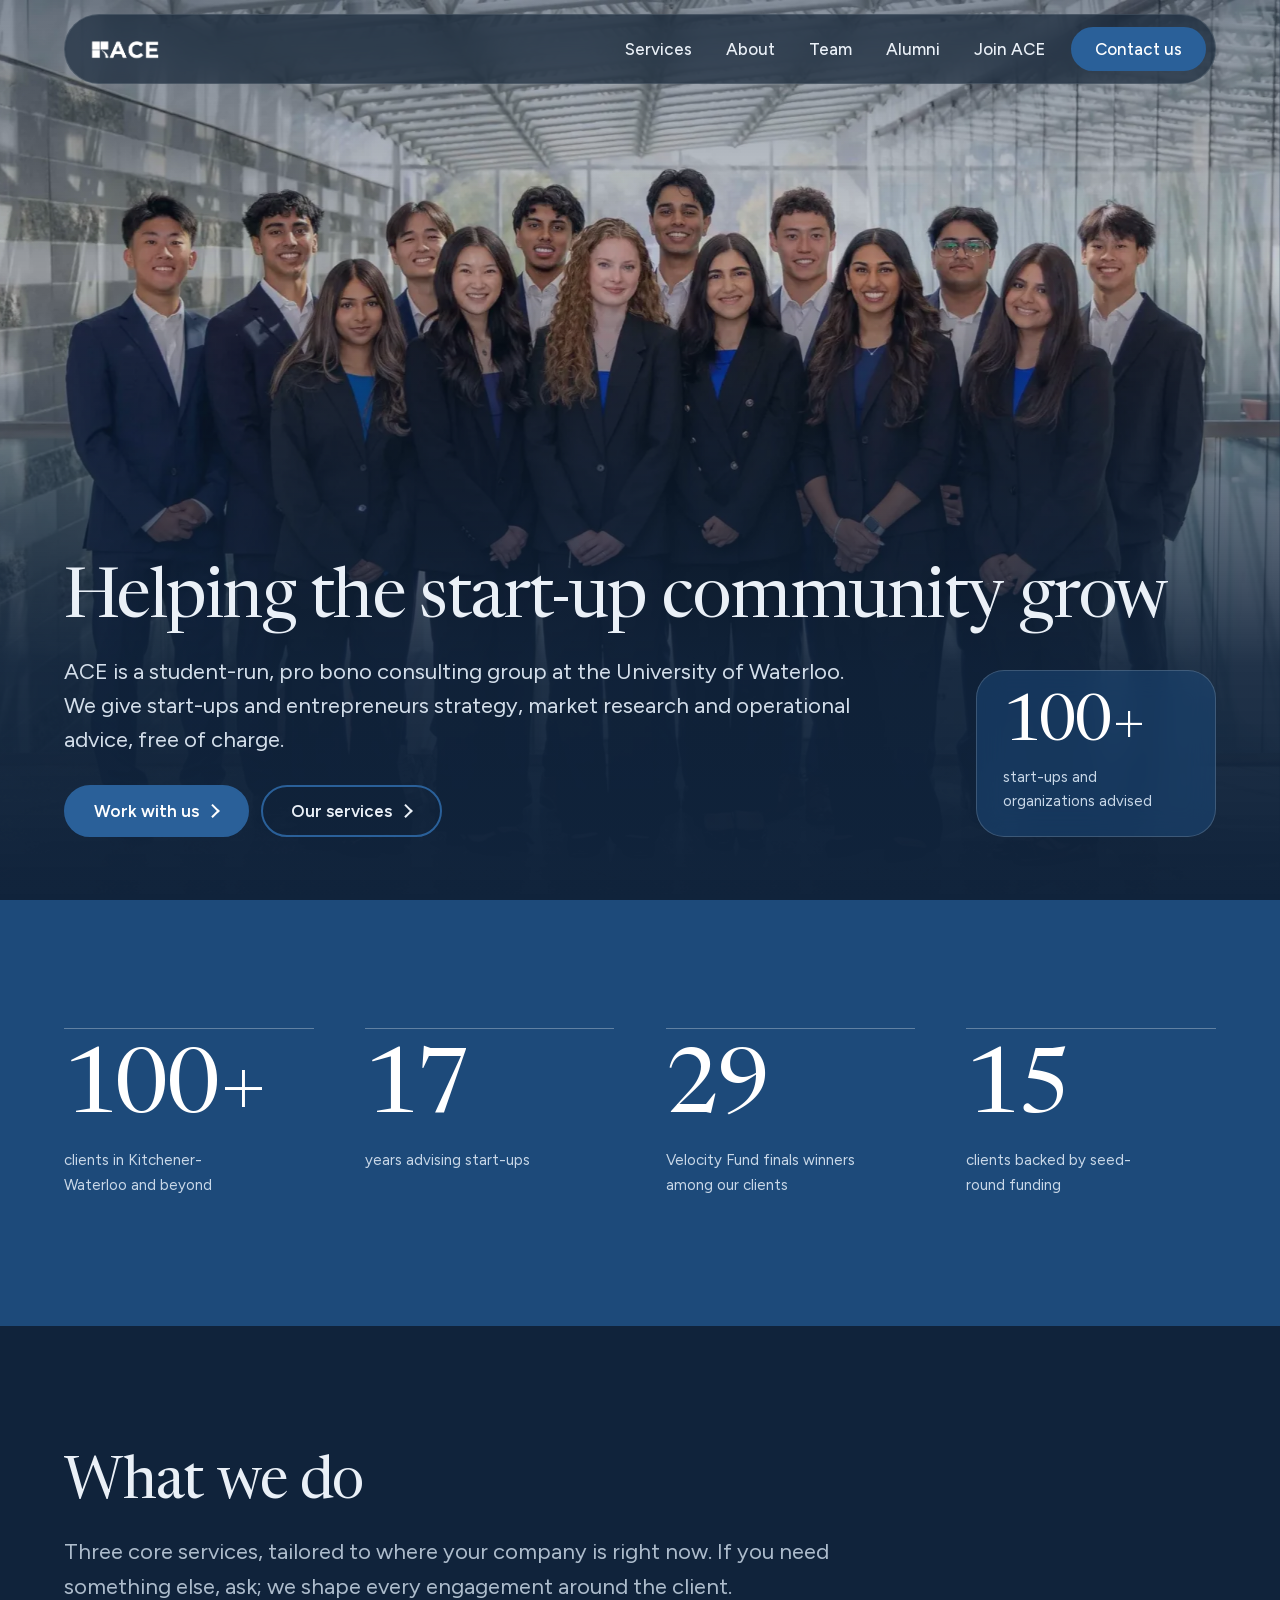
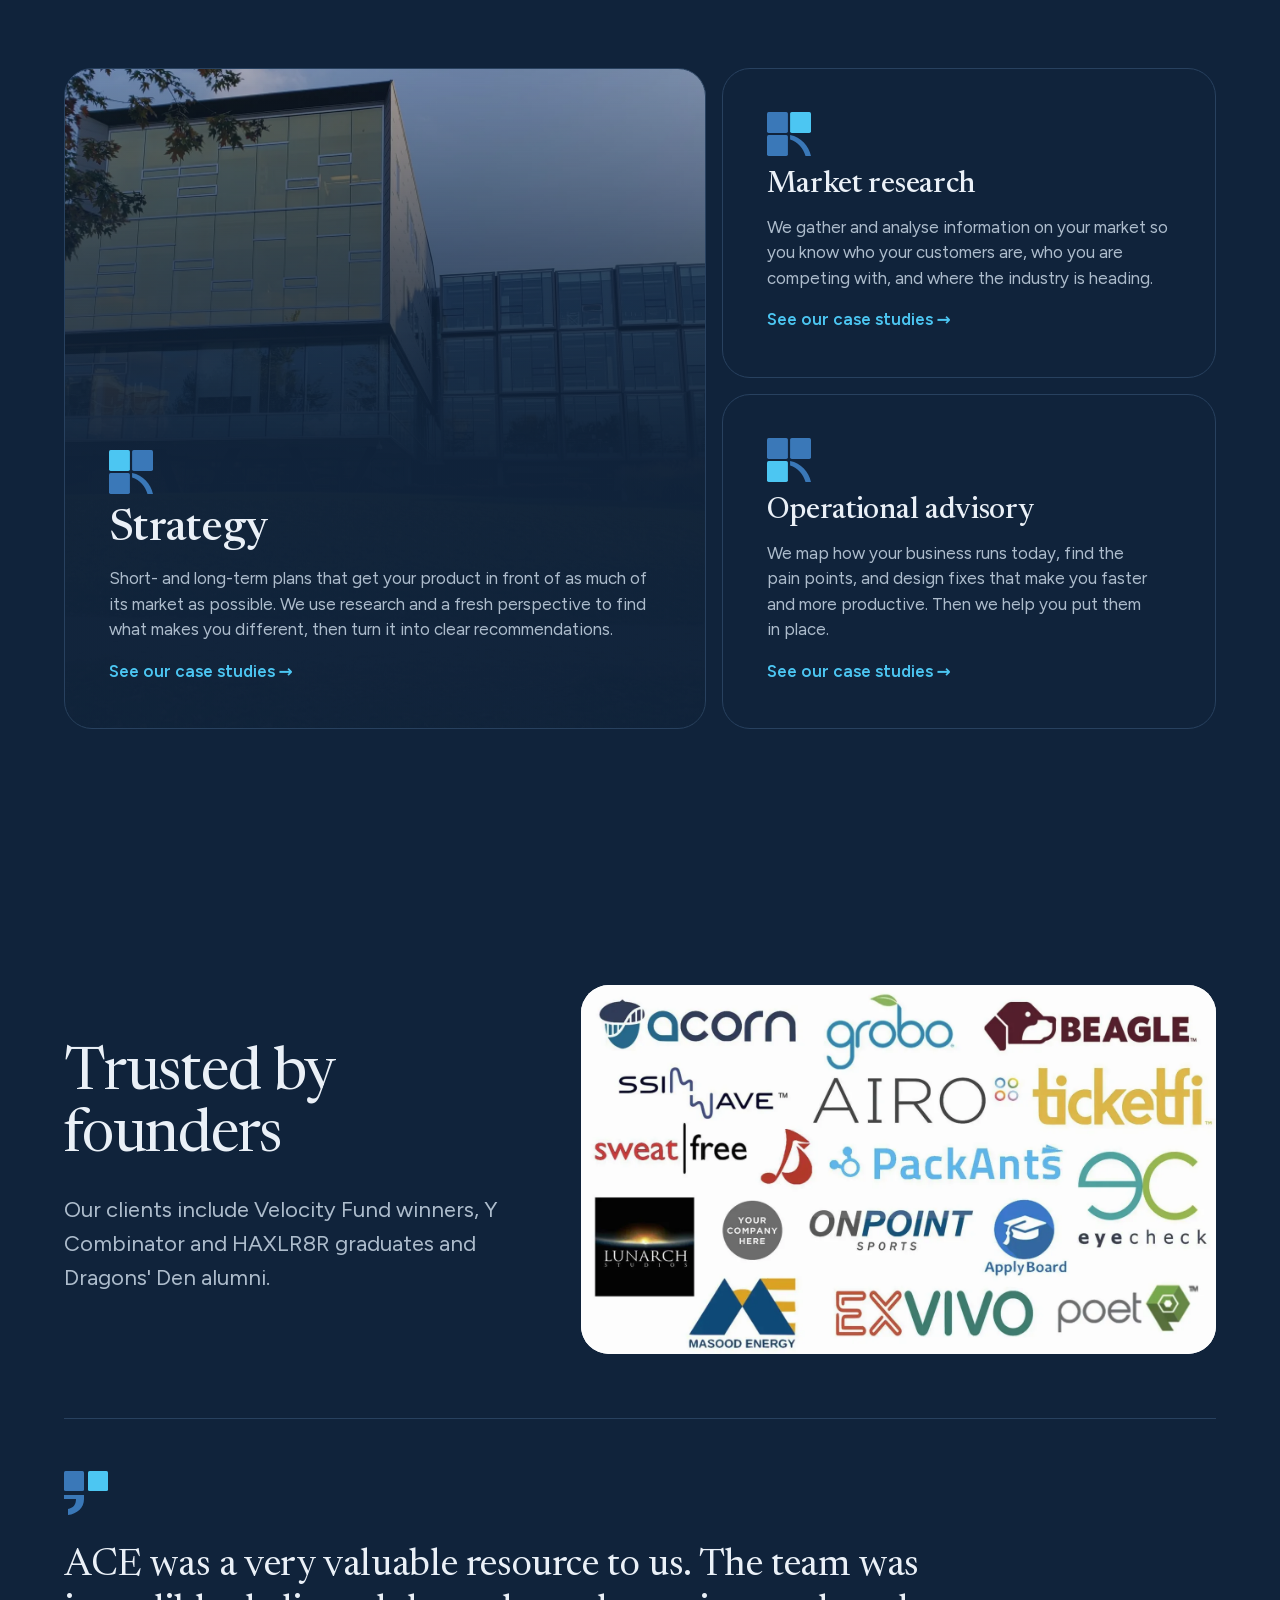
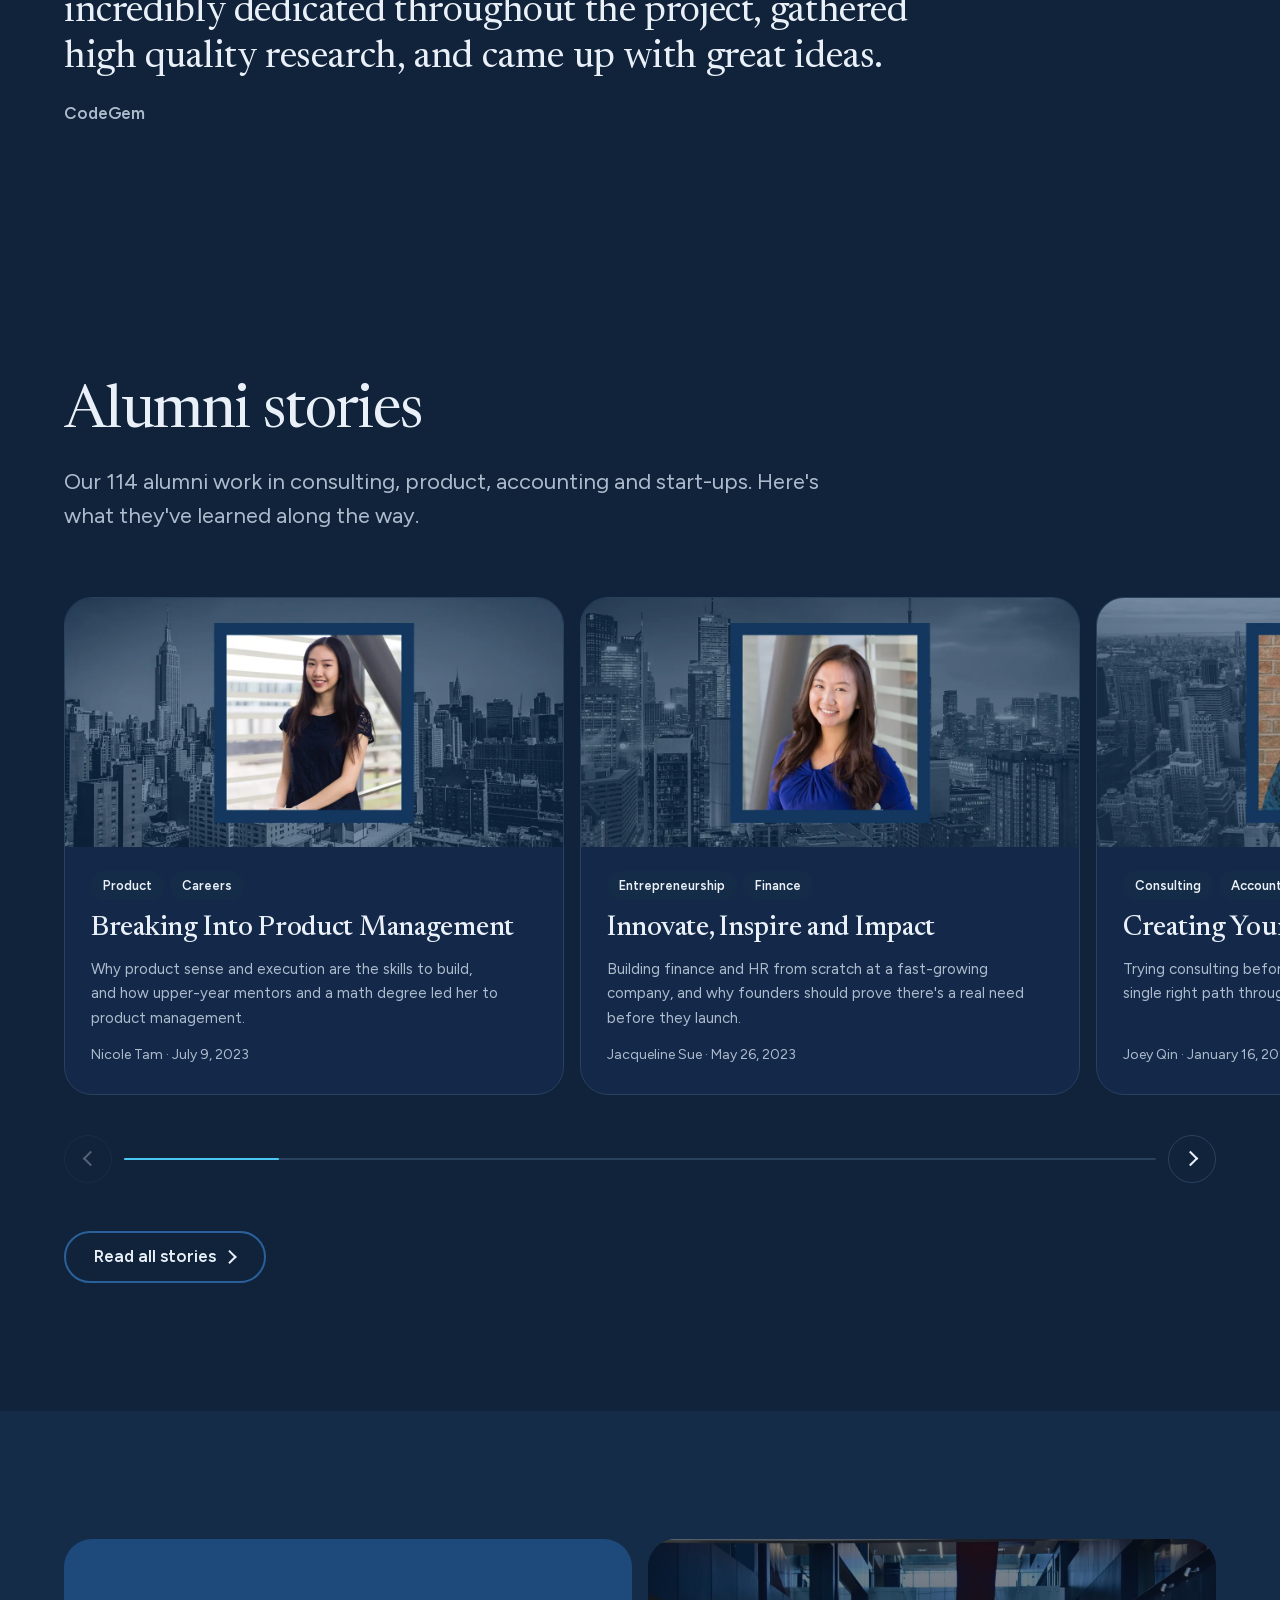
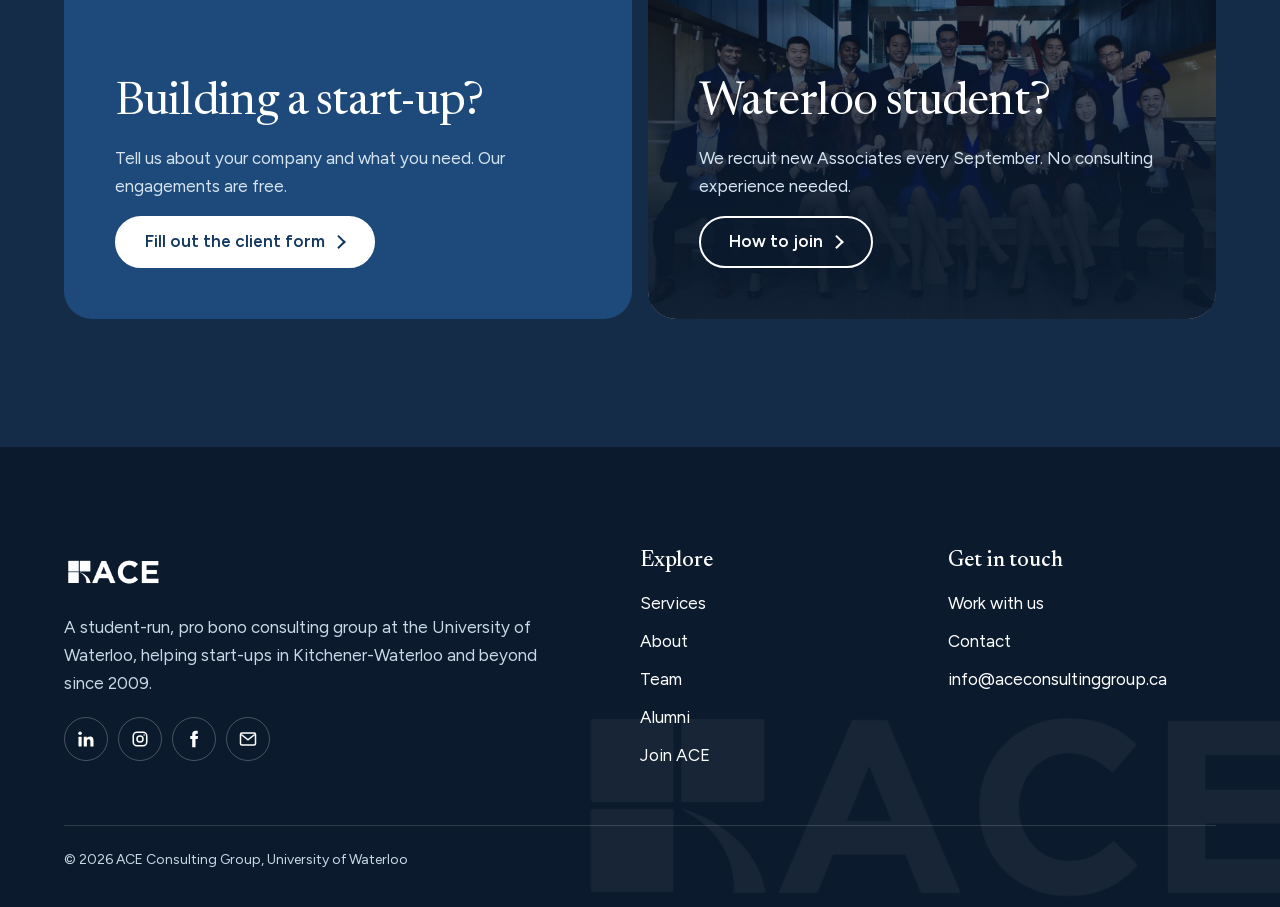
==== commit b48f8e05: "Home: service cards and quote section use the page's base blue The three service cards had their own" ====
--- a/index.html
+++ b/index.html
@@ -41,7 +41,7 @@
   </div>
 </section>
 
-<section class="band tint clients">
+<section class="band clients">
   <div class="wrap">
     <div class="stack">
       <h2 data-split>Trusted by founders</h2>
--- a/css/style.css
+++ b/css/style.css
@@ -57,7 +57,8 @@
 
 /* ===== 3. THE FRAME ===== */
 :root{--gutter:max(5vw,16px);--max:1240px;--r-lg:28px;--r-md:16px;--pill:999px;--ease:cubic-bezier(.16,1,.3,1)}
-*{box-sizing:border-box;min-width:0}
+*,::before,::after{box-sizing:border-box}
+*{min-width:0}
 html{scroll-padding-top:104px;scroll-behavior:smooth}
 body{overflow-x:clip}
 main{min-height:100dvh}
@@ -139,21 +140,20 @@
 .svc article:hover>h3{color:var(--cyan);transform:translateX(10px)}
 @media(max-width:820px){.svc article{grid-template-columns:48px minmax(0,1fr);grid-template-areas:"ic h" ". tx" ". ln"}}
 [data-page=home] .svc{border-top:0;grid-template-columns:minmax(0,1.3fr) minmax(0,1fr);gap:16px}
-[data-page=home] .svc article{display:flex;flex-direction:column;gap:14px;padding:clamp(28px,3.4vw,44px);border:1px solid var(--line);border-radius:var(--r-lg);background:var(--card)}
+[data-page=home] .svc article{display:flex;flex-direction:column;gap:14px;padding:clamp(28px,3.4vw,44px);border:1px solid var(--line);border-radius:var(--r-lg);background:var(--bg)}
 [data-page=home] .svc article>h3{font-size:var(--t-h3);font-weight:500;letter-spacing:-.01em}
 [data-page=home] .svc article>p{font-size:var(--t-body);max-width:none}
 [data-page=home] .svc article>a{margin-top:auto}
+[data-page=home] .svc article:first-child>a{margin-top:0}
 [data-page=home] .svc article:hover>h3{transform:none}
-[data-page=home] .svc article:first-child{grid-row:1/span 2;min-height:480px;justify-content:flex-end;border-color:transparent;
-  background:linear-gradient(to top,rgba(11,26,45,.98) 40%,rgba(11,26,45,.72) 72%,rgba(11,26,45,.35)),url(../img/campus.webp) center/cover}
+[data-page=home] .svc article:first-child{grid-row:1/span 2;min-height:480px;justify-content:flex-end;
+  background:linear-gradient(to top,rgba(16,35,59,.98) 40%,rgba(16,35,59,.72) 72%,rgba(16,35,59,.35)),url(../img/campus.webp) center/cover no-repeat}
 [data-page=home] .svc article:first-child>h3{font-size:clamp(34px,3.4vw,48px)}
-[data-page=home] .svc article:nth-child(2){background:var(--band);border-color:transparent}
-[data-page=home] .svc article:nth-child(2)>p{color:#d6e3f0}
-[data-page=home] .svc article:nth-child(2)>a{color:var(--sky)}
 @media(max-width:860px){[data-page=home] .svc{grid-template-columns:1fr}[data-page=home] .svc article:first-child{grid-row:auto;min-height:360px}}
 
 /* clients: text and logos side by side, the quote on its own row */
-.logos{background:#fff;border-radius:var(--r-lg);padding:clamp(14px,2vw,28px);margin:0}
+.logos{background:#fff;border-radius:var(--r-lg);overflow:hidden;margin:0}
+.logos img{display:block;width:100%;height:auto}
 .clients .wrap{display:grid;grid-template-columns:minmax(0,5fr) minmax(0,7fr);gap:clamp(28px,5vw,72px);align-items:center}
 .clients .quote{grid-column:1/-1;border-top:1px solid var(--line);padding-top:clamp(28px,4vw,56px)}
 .qmark{width:44px;height:44px;margin-bottom:20px}
@@ -215,8 +215,8 @@
 .car-bar{flex:1;height:2px;background:var(--line);border-radius:2px;overflow:hidden}
 .car-bar i{display:block;height:100%;width:100%;background:var(--cyan);transform-origin:left;transform:scaleX(.15)}
 .car-btn{width:48px;height:48px;border-radius:50%;border:1px solid var(--line);background:transparent;color:var(--ink);cursor:pointer;display:grid;place-items:center;transition:background .2s,border-color .2s,opacity .2s,transform .2s var(--ease)}
-.car-btn::before{content:"";width:9px;height:9px;border-top:2px solid currentColor;border-left:2px solid currentColor;transform:translateX(2px) rotate(-45deg)}
-.car-btn.next::before{transform:translateX(-2px) rotate(135deg)}
+.car-btn::before{content:"";width:11px;height:11px;border-top:2px solid currentColor;border-left:2px solid currentColor;transform:translateX(2px) rotate(-45deg)}
+.car-btn.car-next::before{transform:translateX(-2px) rotate(135deg)}
 .car-btn:hover:not(:disabled){background:rgba(234,240,247,.1);border-color:var(--navy-2)}
 .car-btn:active:not(:disabled){transform:scale(.94)}
 .car-btn:disabled{opacity:.3;cursor:default}
@@ -229,7 +229,7 @@
 .door.a p{color:#d6e3f0}
 .door.a .btn{background:#fff;color:var(--navy);border-color:#fff}
 .door.b{position:relative;isolation:isolate;overflow:hidden;color:#fff}
-.door.b::before{content:"";position:absolute;inset:0;z-index:-1;background:linear-gradient(to top,rgba(11,26,45,.95) 28%,rgba(11,26,45,.5)),url(../img/alumni-group.webp) center/cover;transition:transform .9s var(--ease)}
+.door.b::before{content:"";position:absolute;inset:0;z-index:-1;background:linear-gradient(to top,rgba(11,26,45,.95) 28%,rgba(11,26,45,.5)),url(../img/alumni-group.webp) center/cover no-repeat;transition:transform .9s var(--ease)}
 .door.b:hover::before{transform:scale(1.04)}
 .door.b p{color:#d6e3f0}
 .door.b .btn{background:rgba(11,26,45,.65);border-color:#fff;color:#fff}
@@ -239,9 +239,9 @@
 .time{list-style:none;margin:0;padding:0;position:relative}
 .time::before,.time::after{content:"";position:absolute;left:0;top:0;bottom:0;width:2px;background:var(--line)}
 .time::after{background:var(--cyan);transform-origin:top;transform:scaleY(.08)}
-.time li{display:grid;grid-template-columns:minmax(150px,2fr) minmax(0,5fr);gap:clamp(16px,4vw,64px);align-items:baseline;padding:clamp(28px,4vw,56px) 0 clamp(28px,4vw,56px) clamp(24px,4vw,64px);position:relative}
-.time li::before{content:"";position:absolute;left:-5px;top:calc(clamp(28px,4vw,56px) + .6em);width:12px;height:12px;border-radius:50%;background:var(--bg);border:2px solid var(--cyan)}
-.time b{font-size:clamp(52px,8vw,120px);font-weight:400;line-height:.9;letter-spacing:-.03em;display:block}
+.time li{--pad:clamp(28px,4vw,56px);--yr:clamp(52px,8vw,120px);display:grid;grid-template-columns:minmax(150px,2fr) minmax(0,5fr);gap:clamp(16px,4vw,64px);align-items:baseline;padding:var(--pad) 0 var(--pad) clamp(24px,4vw,64px);position:relative}
+.time li::before{content:"";position:absolute;left:-6px;top:calc(var(--pad) + var(--yr) * .3 - 7px);width:14px;height:14px;border-radius:50%;background:var(--bg);border:2px solid var(--cyan)}
+.time b{font-size:var(--yr);font-weight:400;line-height:.9;letter-spacing:-.03em;display:block}
 .time p{color:var(--muted);font-size:var(--t-lead);line-height:1.5;max-width:44ch}
 @media(max-width:700px){.time li{grid-template-columns:1fr;gap:12px}}
 .vals{display:grid;border-top:1px solid var(--line)}
@@ -267,9 +267,9 @@
 
 /* join: steps */
 .steps{list-style:none;margin:0;padding:0;counter-reset:s;position:relative}
-.steps::before{content:"";position:absolute;left:23px;top:30px;bottom:30px;width:2px;background:var(--line)}
+.steps::before{content:"";position:absolute;left:23px;top:40px;bottom:40px;width:2px;background:var(--line)}
 .steps li{display:grid;grid-template-columns:48px minmax(0,1fr);gap:20px;padding:22px 0;position:relative}
-.steps li::before{counter-increment:s;content:counter(s);width:48px;height:48px;border-radius:50%;background:var(--bg);border:2px solid var(--navy-2);color:var(--ink);display:grid;place-items:center;font:500 22px/1 var(--serif);position:relative;transition:background .5s,border-color .5s,color .5s}
+.steps li::before{counter-increment:s;content:counter(s);width:48px;height:48px;border-radius:50%;background:var(--bg);border:2px solid var(--navy-2);color:var(--ink);display:grid;place-items:center;font:500 22px/1 var(--serif);position:relative;margin-top:-7px;transition:background .5s,border-color .5s,color .5s}
 .steps li.in::before{background:var(--cyan);border-color:var(--cyan);color:var(--bg)}
 .steps p{color:var(--muted);margin-top:6px}
 .chips{display:flex;flex-wrap:wrap;gap:10px}
@@ -345,12 +345,12 @@
 .soc a:hover{background:#fff;color:var(--deep)}
 .soc svg{width:18px;height:18px}
 .fine{max-width:var(--max);margin:56px auto 0;padding-top:22px;border-top:1px solid rgba(255,255,255,.15);font-size:14px}
-@media(max-width:760px){.foot .wrap{grid-template-columns:1fr 1fr}.foot .wrap>div:first-child{grid-column:1/-1}}
+@media(max-width:760px){.foot .wrap{grid-template-columns:1fr 1fr}.foot .wrap>div:first-child,.foot .wrap>div:last-child{grid-column:1/-1}}
 
 /* ===== 4. STATES ===== */
 .btn{display:inline-flex;align-items:center;gap:10px;min-height:52px;padding:0 28px;border-radius:var(--pill);font:600 var(--t-body)/1 var(--sans);text-decoration:none;border:2px solid var(--navy-2);background:var(--navy-2);color:#fff;cursor:pointer;
   transition:background .2s,color .2s,border-color .2s,transform .3s var(--ease)}
-.btn::after{content:"";flex:none;width:.5em;height:.5em;border-top:2px solid currentColor;border-right:2px solid currentColor;transform:rotate(45deg) translate(-1px,1px);transition:transform .35s var(--ease)}
+.btn::after{content:"";flex:none;width:.6em;height:.6em;border-top:2px solid currentColor;border-right:2px solid currentColor;transform:rotate(45deg) translate(-1px,1px);transition:transform .35s var(--ease)}
 .btn:hover{background:transparent;color:var(--ink);transform:translateY(-2px)}
 .btn:hover::after{transform:rotate(45deg) translate(2px,-2px)}
 .btn:active{transform:scale(.97)}
@@ -436,11 +436,7 @@
 /* scroll-driven extras: photos open and ease as they pass, the timeline spine fills, a bar tracks reading, carousels show progress */
 @supports(animation-timeline:view()){
 @media(prefers-reduced-motion:no-preference){
-[data-scrub]{animation:photo-open linear both;animation-timeline:view();animation-range:entry 0% cover 40%}
-[data-scrub] img{animation:photo-ease linear both;animation-timeline:view();animation-range:entry 0% exit 100%}
 .time::after{animation:spine linear both;animation-timeline:view();animation-range:entry 30% cover 75%}
-@keyframes photo-open{from{clip-path:inset(9% 6% 9% 6% round 28px)}}
-@keyframes photo-ease{from{scale:1.18}to{scale:1}}
 @keyframes spine{to{transform:scaleY(1)}}
 }}
 @supports(animation-timeline:scroll()){
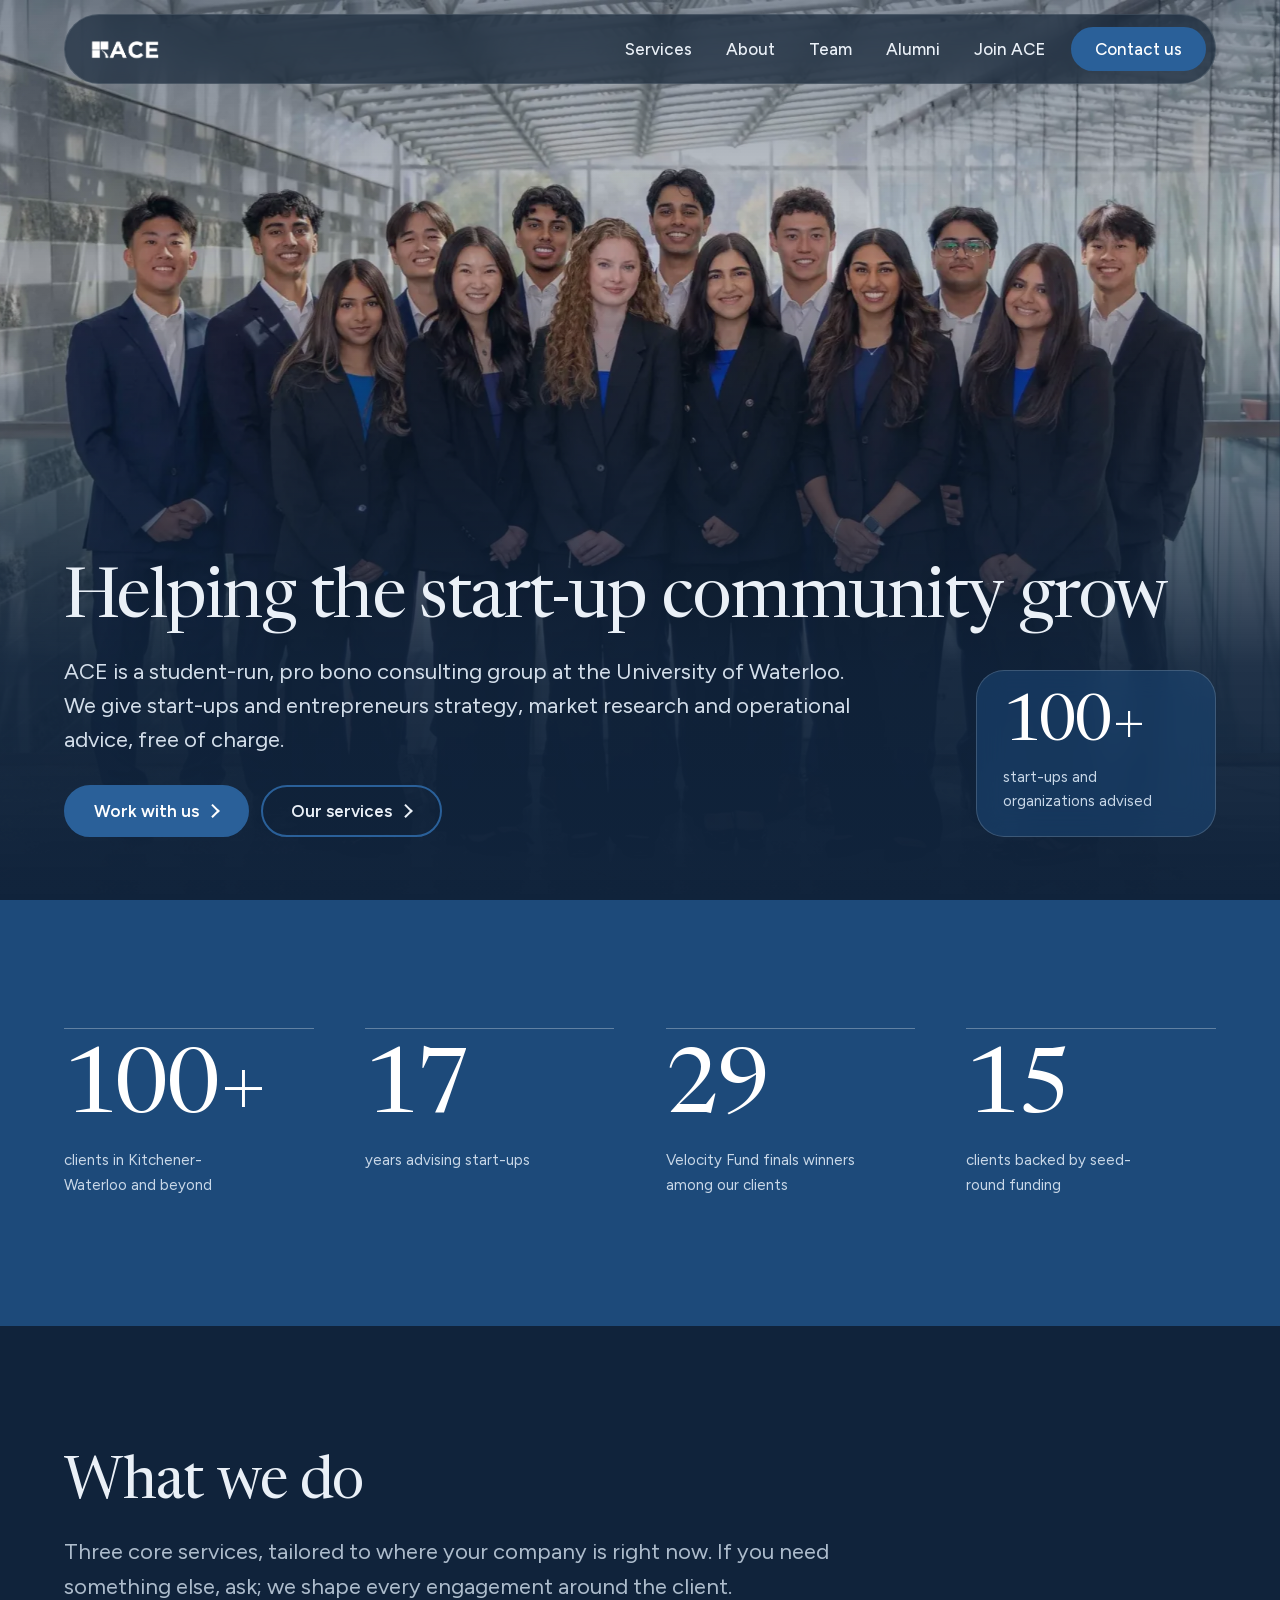
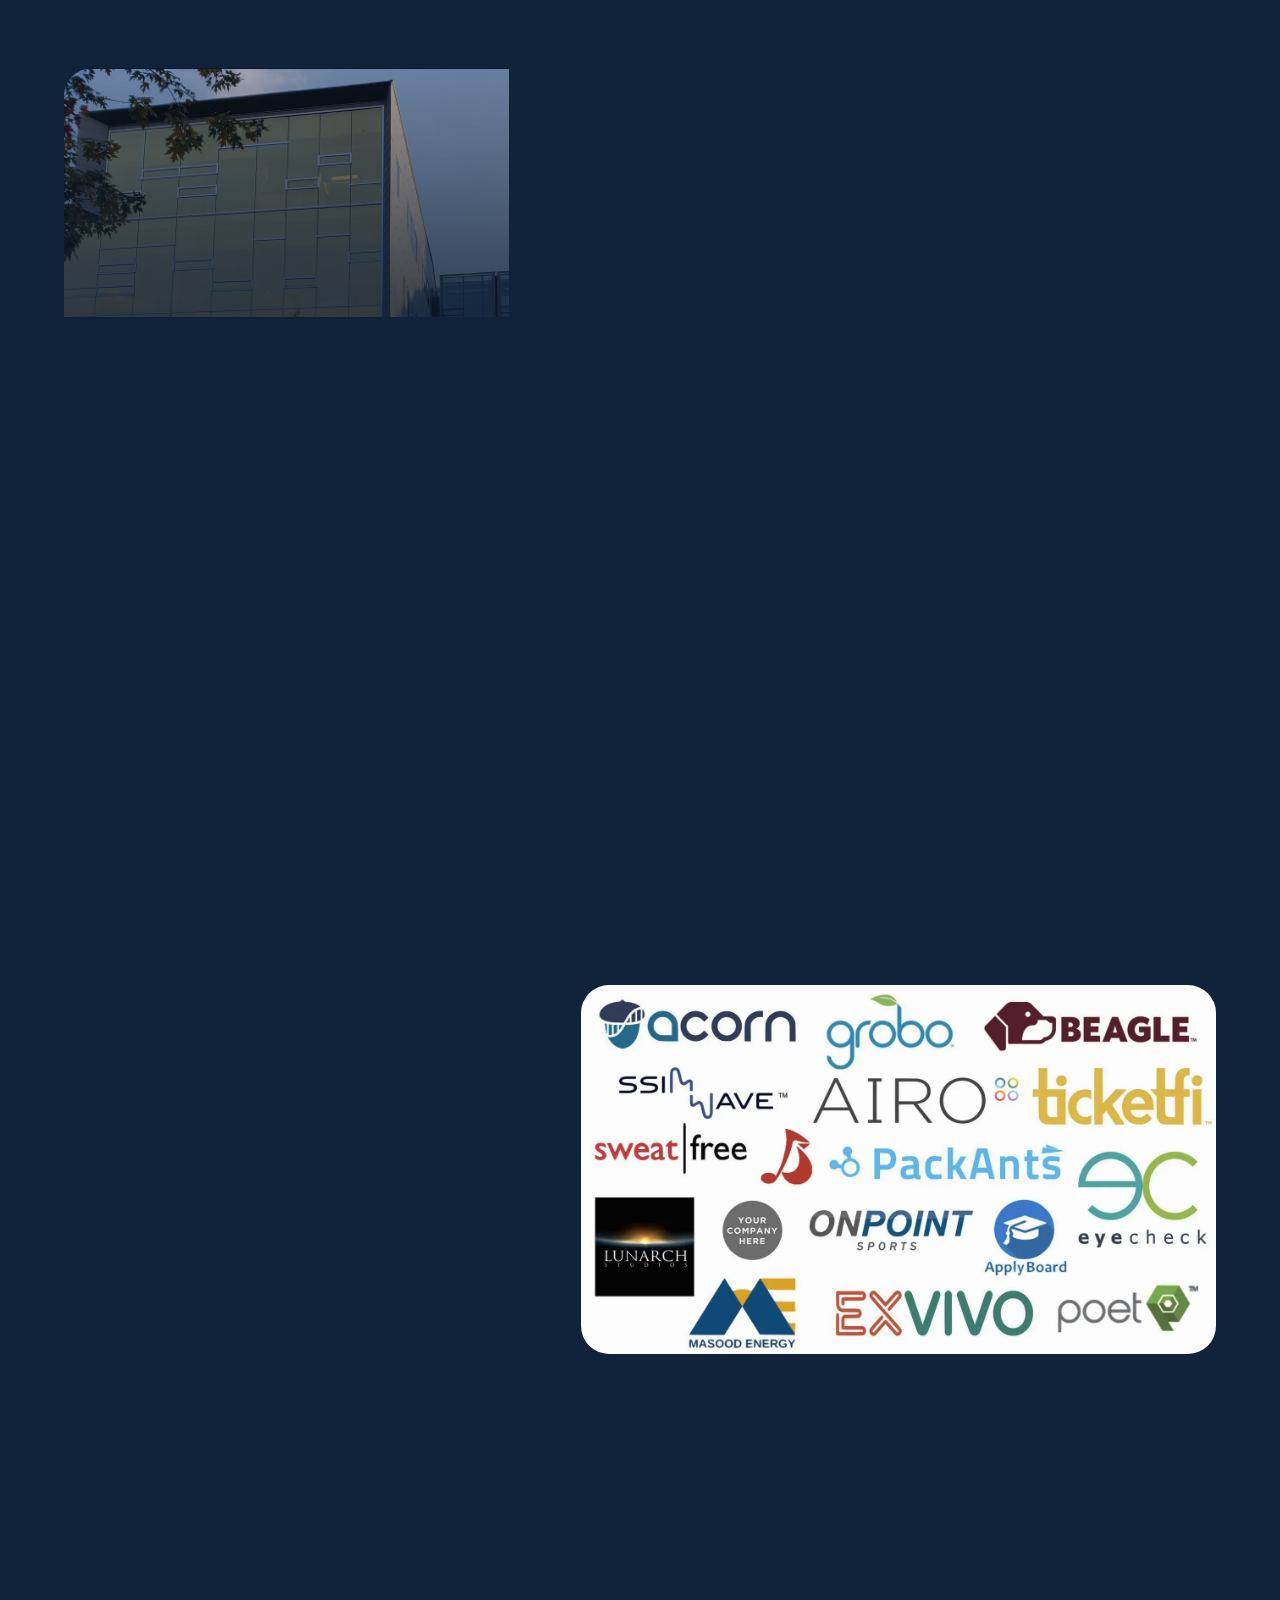
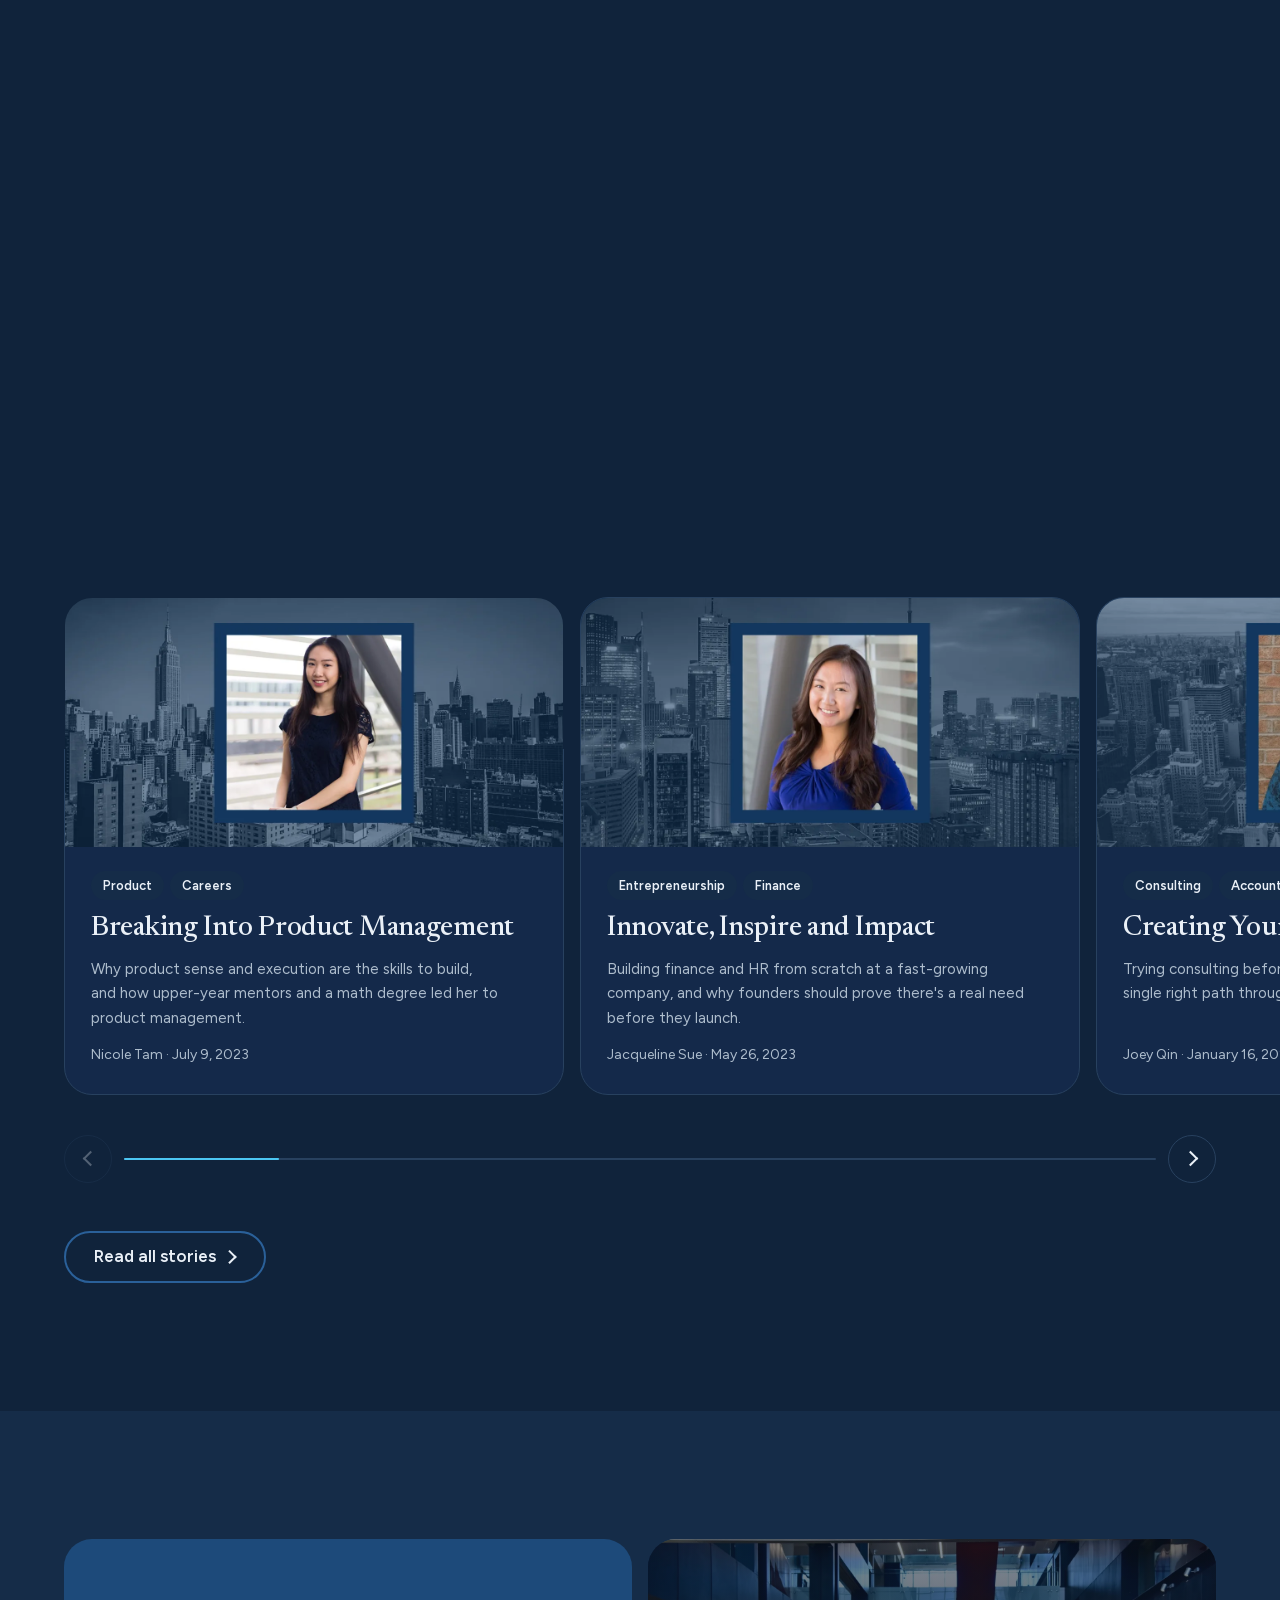
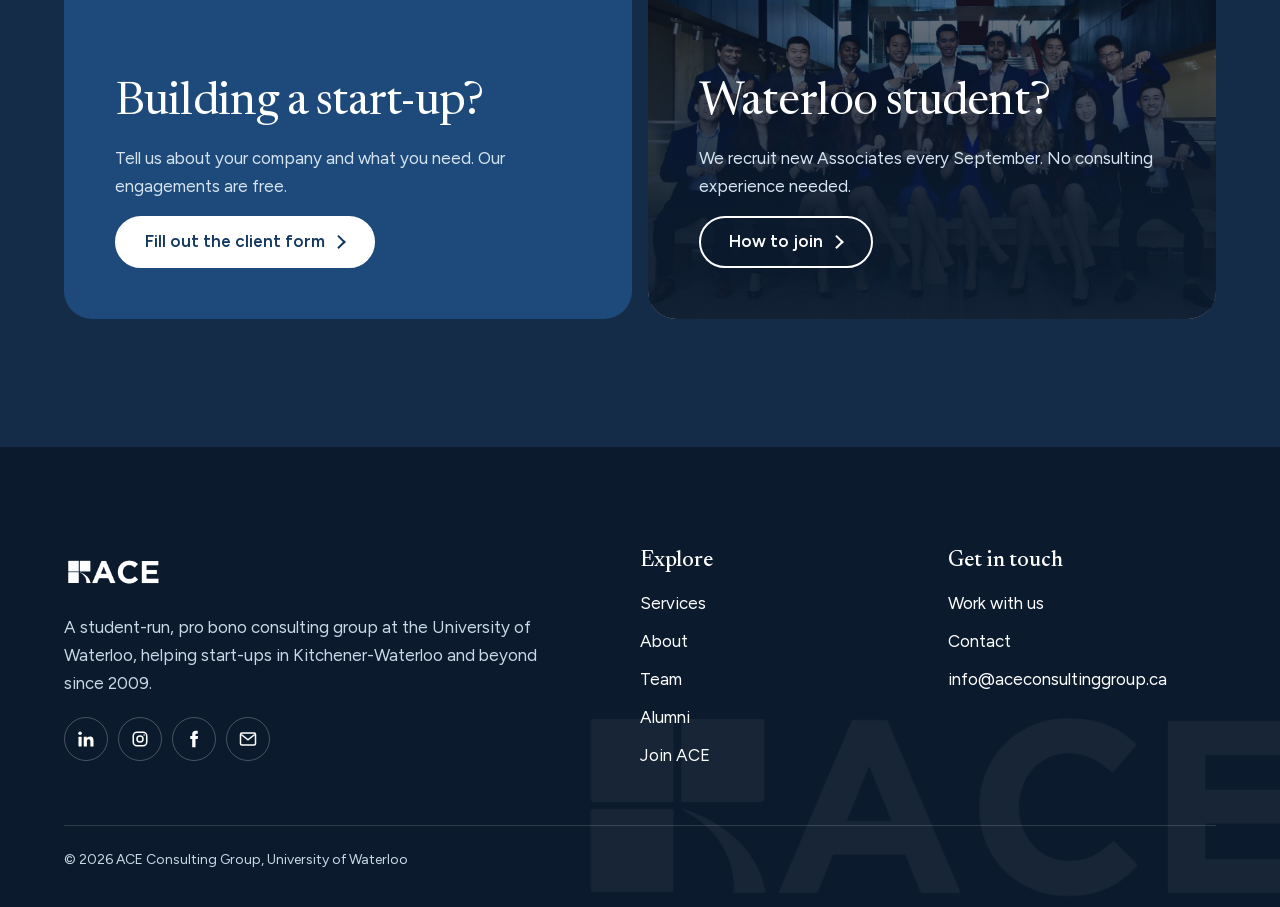
==== commit b6560246: "Revert "Home: service cards and quote section use the page's base blue" This reverts commit b48f8e0." ====
--- a/index.html
+++ b/index.html
@@ -41,7 +41,7 @@
   </div>
 </section>
 
-<section class="band clients">
+<section class="band tint clients">
   <div class="wrap">
     <div class="stack">
       <h2 data-split>Trusted by founders</h2>
--- a/css/style.css
+++ b/css/style.css
@@ -140,15 +140,18 @@
 .svc article:hover>h3{color:var(--cyan);transform:translateX(10px)}
 @media(max-width:820px){.svc article{grid-template-columns:48px minmax(0,1fr);grid-template-areas:"ic h" ". tx" ". ln"}}
 [data-page=home] .svc{border-top:0;grid-template-columns:minmax(0,1.3fr) minmax(0,1fr);gap:16px}
-[data-page=home] .svc article{display:flex;flex-direction:column;gap:14px;padding:clamp(28px,3.4vw,44px);border:1px solid var(--line);border-radius:var(--r-lg);background:var(--bg)}
+[data-page=home] .svc article{display:flex;flex-direction:column;gap:14px;padding:clamp(28px,3.4vw,44px);border:1px solid var(--line);border-radius:var(--r-lg);background:var(--card)}
 [data-page=home] .svc article>h3{font-size:var(--t-h3);font-weight:500;letter-spacing:-.01em}
 [data-page=home] .svc article>p{font-size:var(--t-body);max-width:none}
 [data-page=home] .svc article>a{margin-top:auto}
 [data-page=home] .svc article:first-child>a{margin-top:0}
 [data-page=home] .svc article:hover>h3{transform:none}
-[data-page=home] .svc article:first-child{grid-row:1/span 2;min-height:480px;justify-content:flex-end;
-  background:linear-gradient(to top,rgba(16,35,59,.98) 40%,rgba(16,35,59,.72) 72%,rgba(16,35,59,.35)),url(../img/campus.webp) center/cover no-repeat}
+[data-page=home] .svc article:first-child{grid-row:1/span 2;min-height:480px;justify-content:flex-end;border-color:transparent;
+  background:linear-gradient(to top,rgba(11,26,45,.98) 40%,rgba(11,26,45,.72) 72%,rgba(11,26,45,.35)),url(../img/campus.webp) center/cover no-repeat}
 [data-page=home] .svc article:first-child>h3{font-size:clamp(34px,3.4vw,48px)}
+[data-page=home] .svc article:nth-child(2){background:var(--band);border-color:transparent}
+[data-page=home] .svc article:nth-child(2)>p{color:#d6e3f0}
+[data-page=home] .svc article:nth-child(2)>a{color:var(--sky)}
 @media(max-width:860px){[data-page=home] .svc{grid-template-columns:1fr}[data-page=home] .svc article:first-child{grid-row:auto;min-height:360px}}
 
 /* clients: text and logos side by side, the quote on its own row */
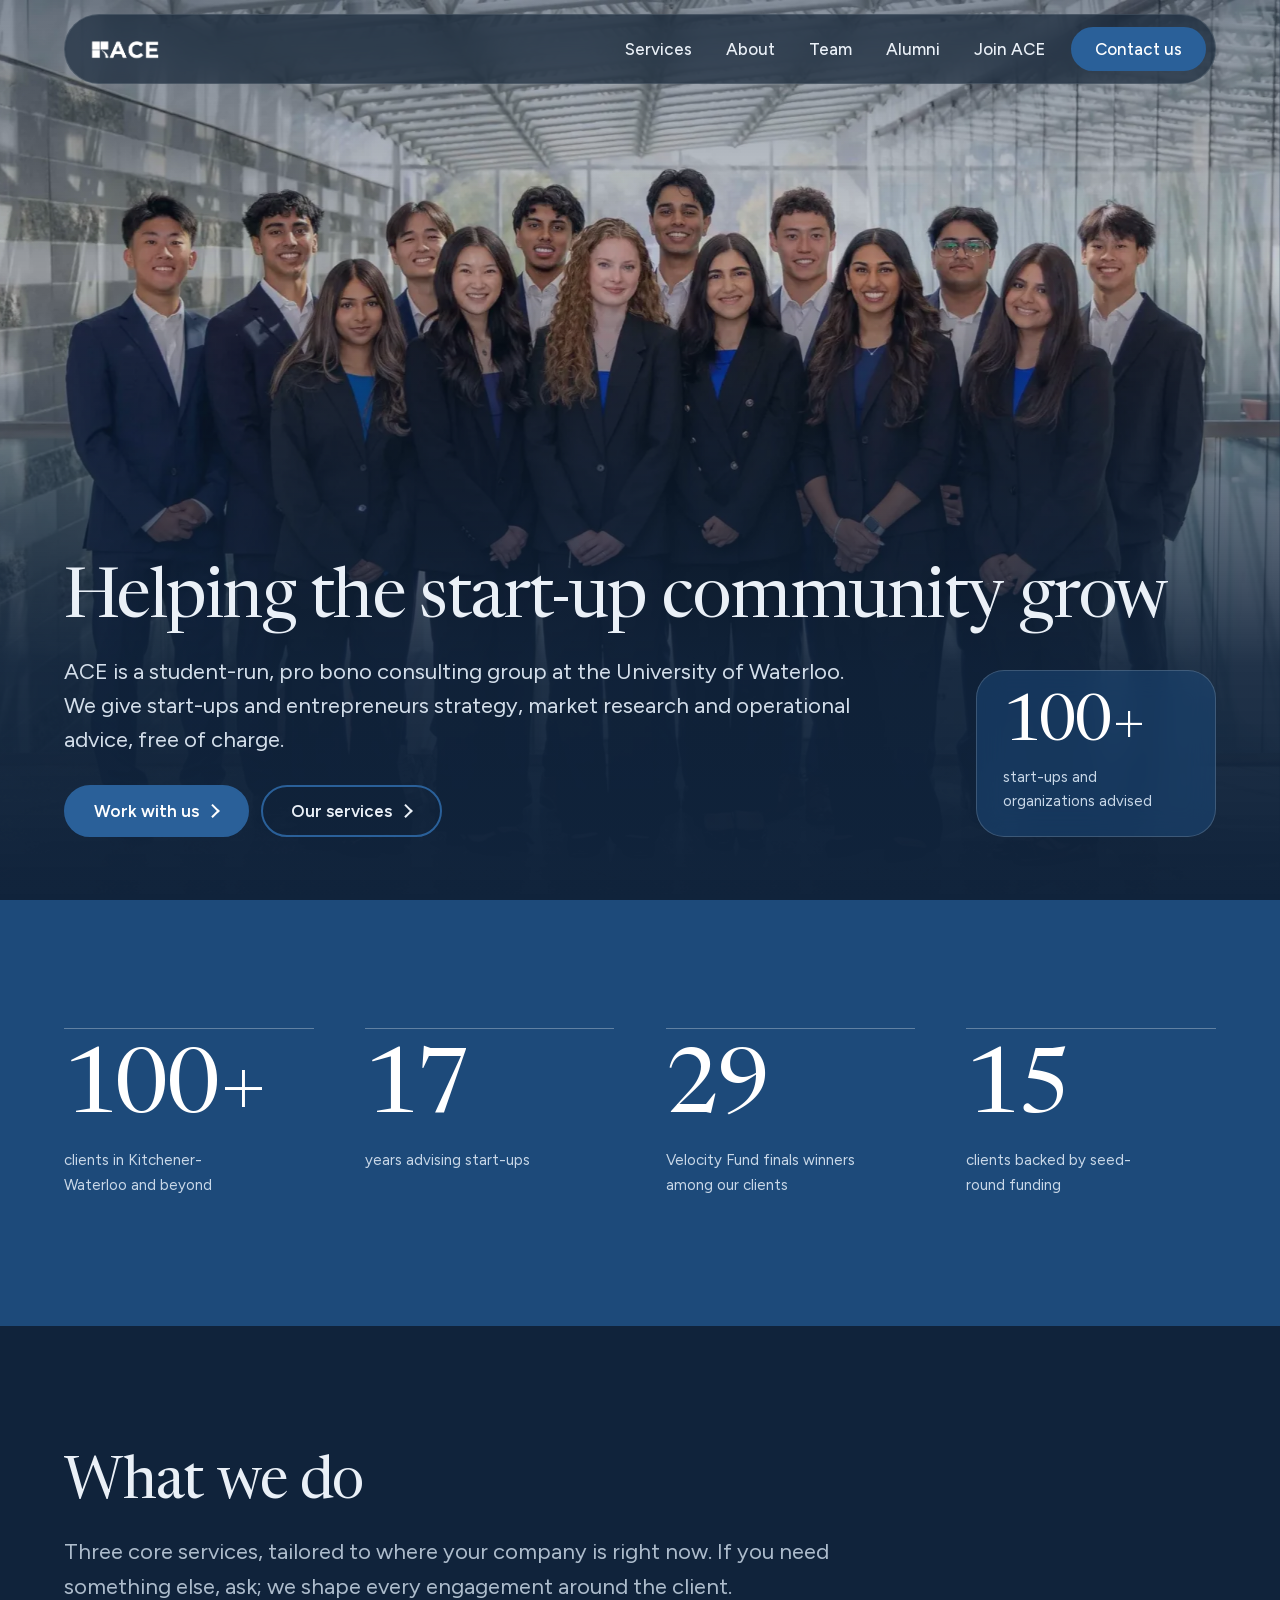
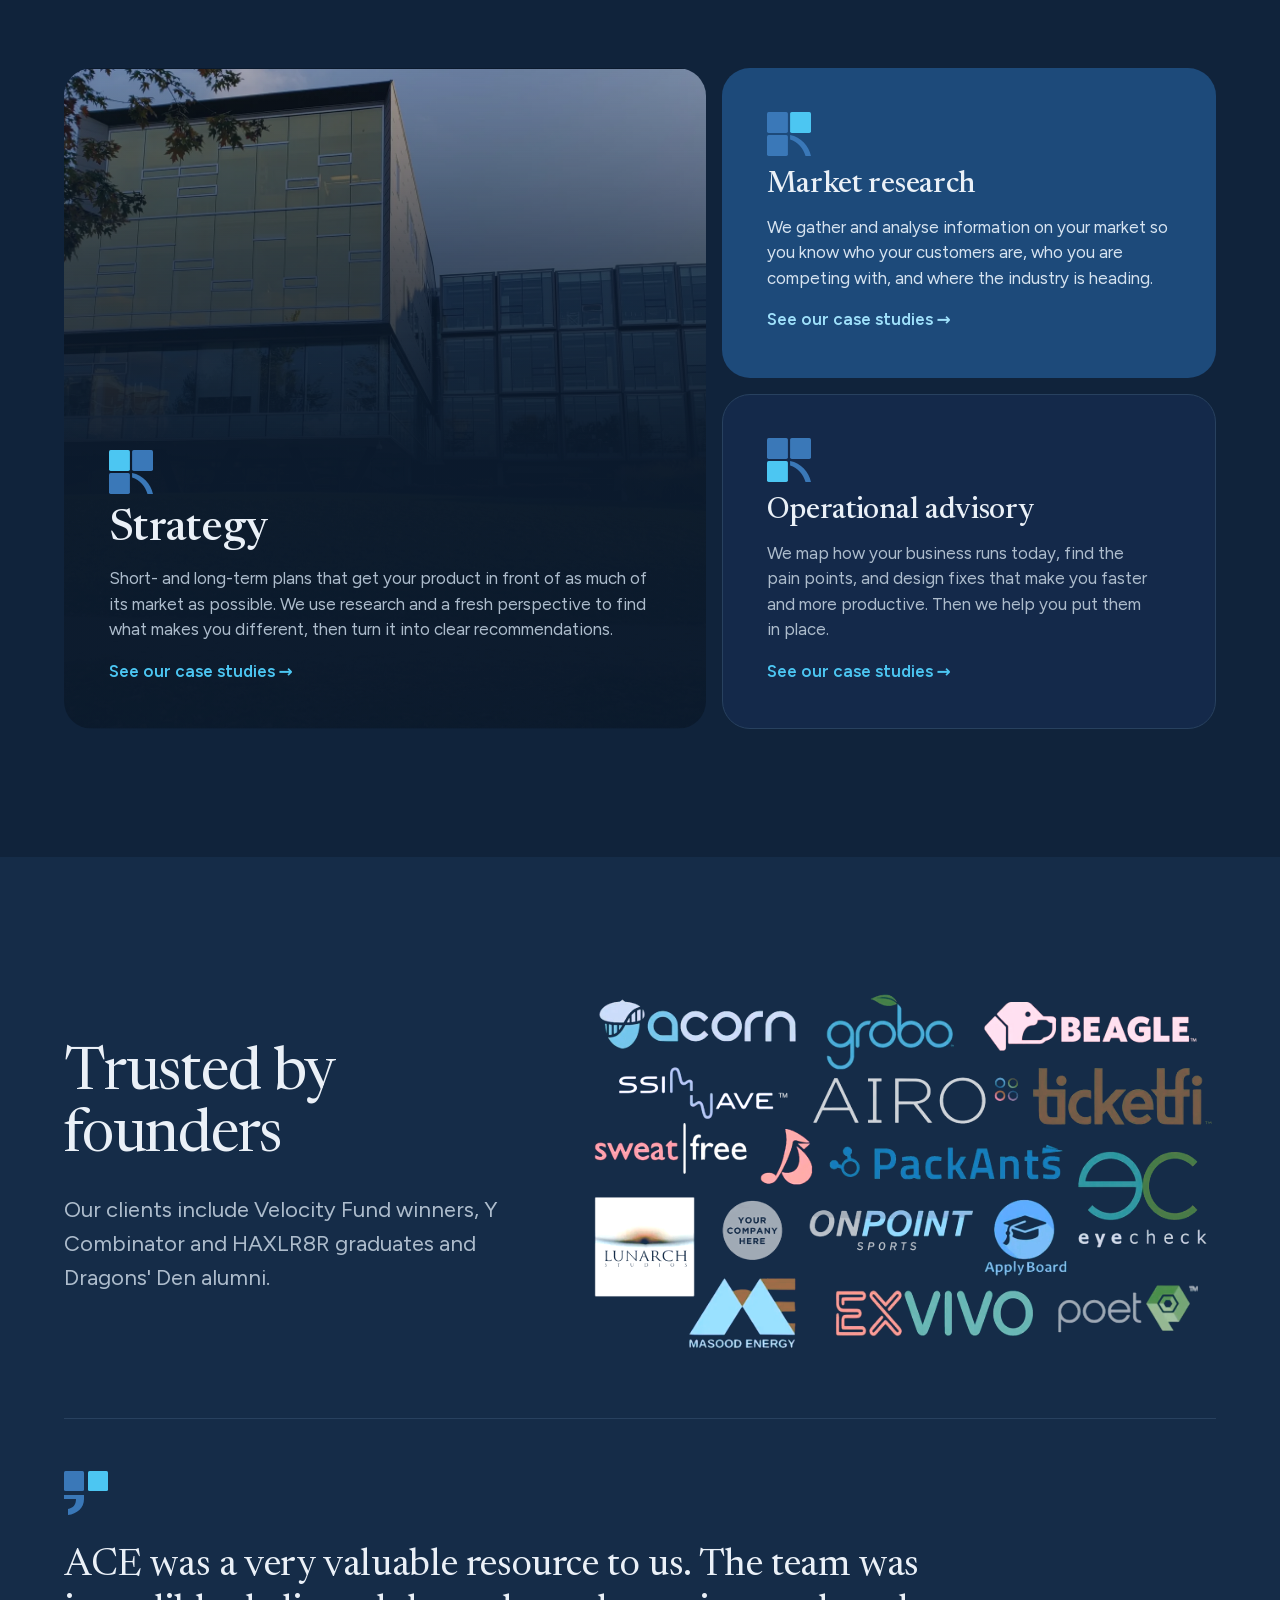
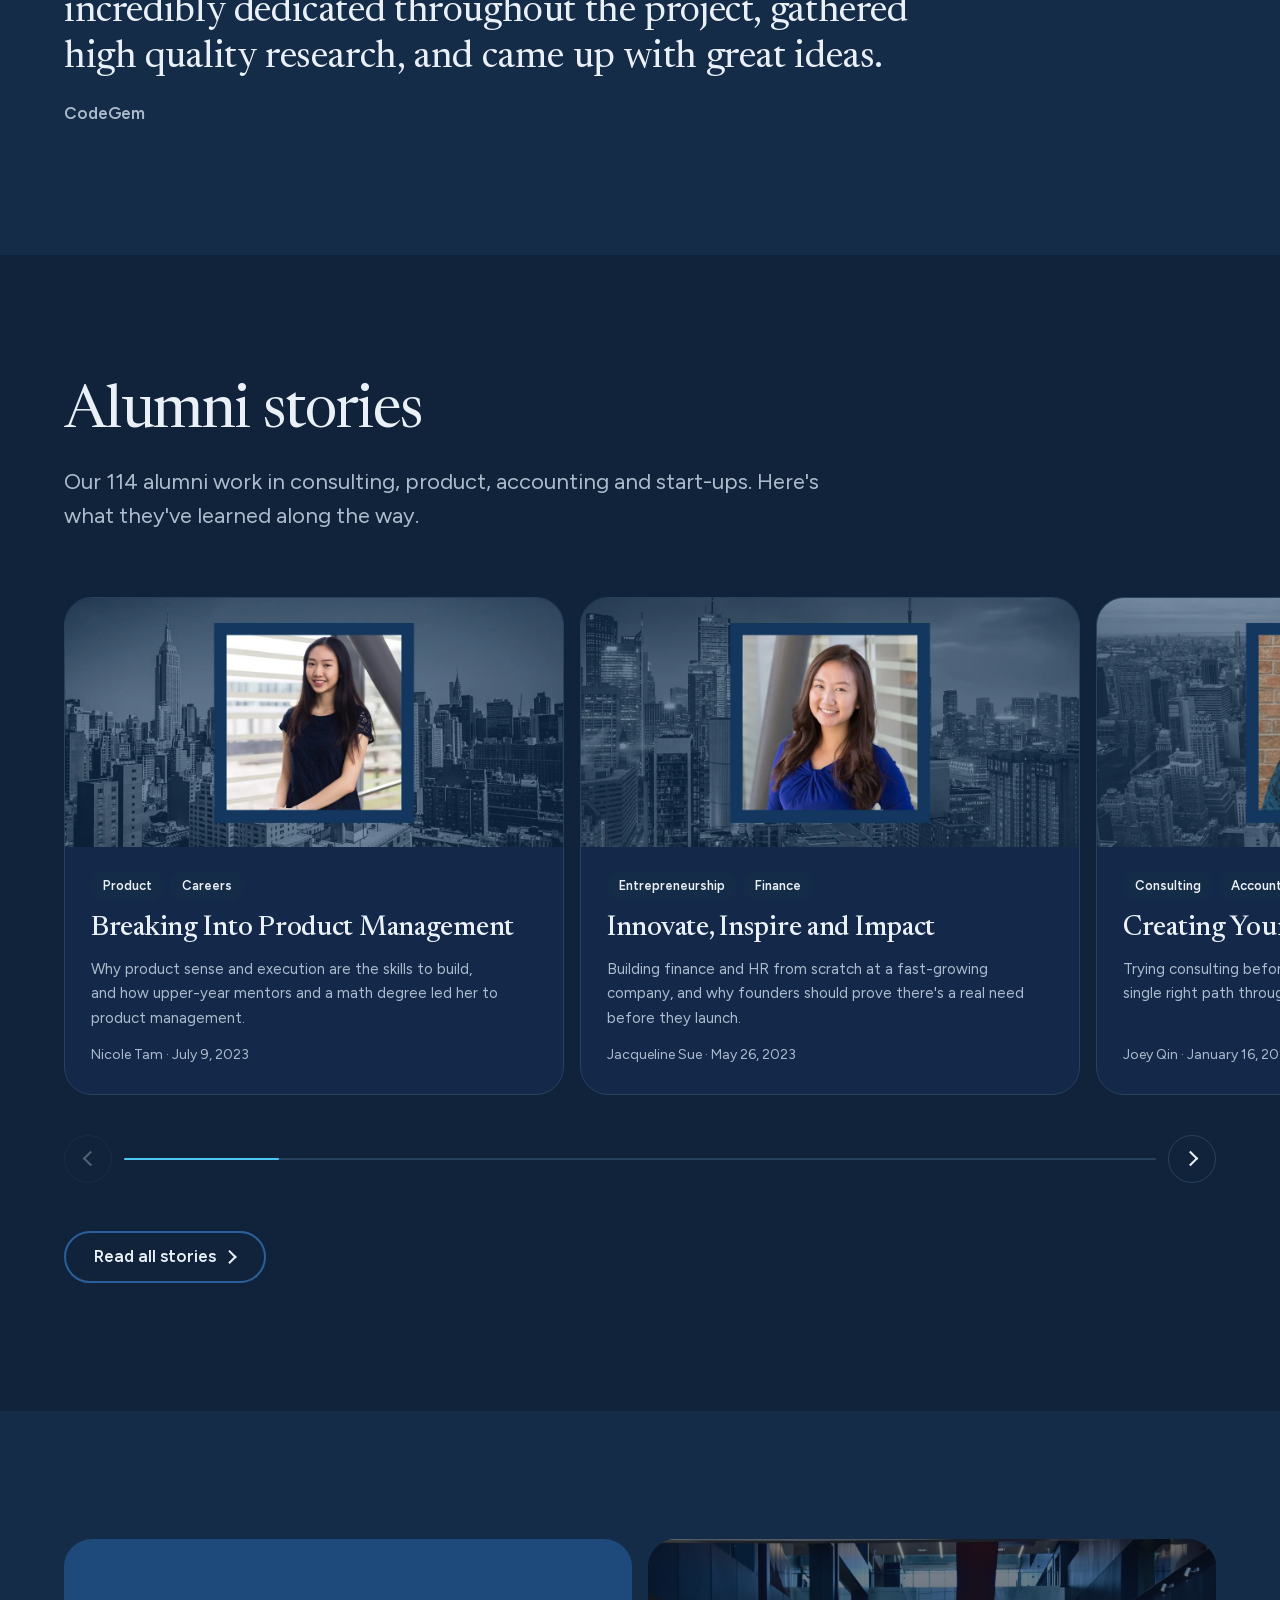
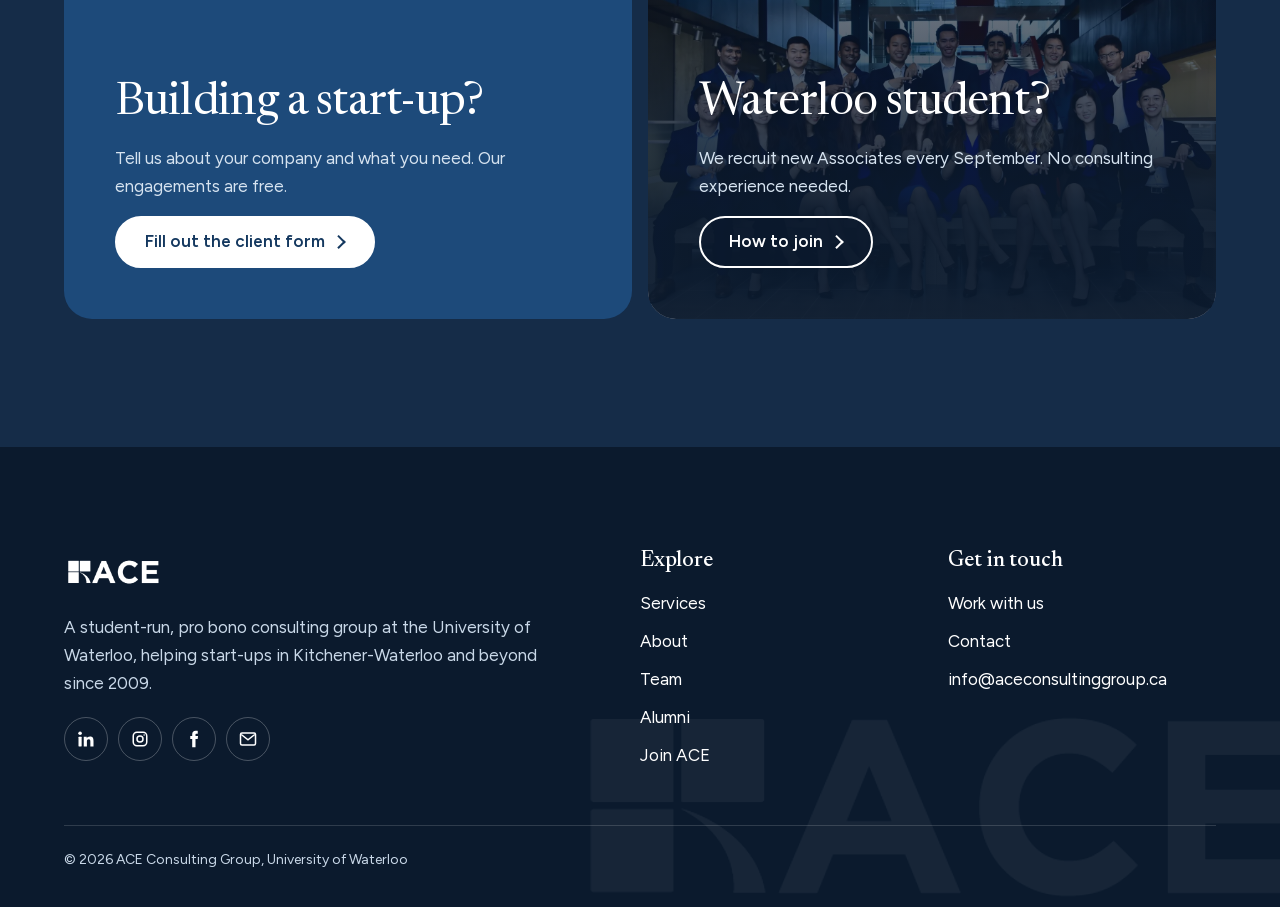
==== commit c9b28050: "Client logos without white boxes, alumni placement logos, ACE tab icon - home and services: the clie" ====
--- a/index.html
+++ b/index.html
@@ -10,7 +10,9 @@
 <link rel="preload" href="fonts/figtree-var.woff2" as="font" type="font/woff2" crossorigin>
 <link rel="preload" href="img/team-group.webp" as="image" type="image/webp">
 <link rel="stylesheet" href="css/style.css">
-<link rel="icon" href="img/logo-navy.png">
+<link rel="icon" type="image/png" sizes="32x32" href="img/favicon-32.png">
+<link rel="icon" type="image/png" sizes="192x192" href="img/favicon-192.png">
+<link rel="apple-touch-icon" href="img/apple-touch-icon.png">
 </head>
 <body data-page="home">
 <header class="top" id="top"></header>
@@ -47,7 +49,7 @@
       <h2 data-split>Trusted by founders</h2>
       <p class="lead" data-reveal>Our clients include Velocity Fund winners, Y Combinator and HAXLR8R graduates and Dragons' Den alumni.</p>
     </div>
-    <figure class="logos" data-reveal="wipe"><img src="img/clients.webp" alt="Logos of past clients including Acorn, Grobo, Beagle, Airo, Ticketfi, PackAnts, OnPoint Sports, ApplyBoard, Exvivo and Poet" width="1500" height="872" loading="lazy"></figure>
+    <figure class="logos"><img data-reveal="wipe" src="img/clients.webp" alt="Logos of past clients including Acorn, Grobo, Beagle, Airo, Ticketfi, PackAnts, OnPoint Sports, ApplyBoard, Exvivo and Poet" width="1500" height="872" loading="lazy"></figure>
     <div class="quote" data-reveal>
       <svg class="qmark" viewBox="0 0 44 44" aria-hidden="true"><rect width="20" height="20" rx="1.5" fill="#3a78b8"/><rect x="24" width="20" height="20" rx="1.5" fill="#4cc6f2"/><path d="M0 24h20v4C20 37 13 43 4 44v-6c5-1 8-4 8-10H0z" fill="#3a78b8"/></svg>
       <blockquote>ACE was a very valuable resource to us. The team was incredibly dedicated throughout the project, gathered high quality research, and came up with great ideas.</blockquote>
--- a/css/style.css
+++ b/css/style.css
@@ -155,8 +155,8 @@
 @media(max-width:860px){[data-page=home] .svc{grid-template-columns:1fr}[data-page=home] .svc article:first-child{grid-row:auto;min-height:360px}}
 
 /* clients: text and logos side by side, the quote on its own row */
-.logos{background:#fff;border-radius:var(--r-lg);overflow:hidden;margin:0}
-.logos img{display:block;width:100%;height:auto}
+.logos{margin:0}
+.logos img{display:block;width:100%;height:auto;background:none;filter:invert(1) hue-rotate(180deg) contrast(1.25);mix-blend-mode:screen}   /* the picture has a white background: flip its lightness and drop black out, so the logos sit straight on the page */
 .clients .wrap{display:grid;grid-template-columns:minmax(0,5fr) minmax(0,7fr);gap:clamp(28px,5vw,72px);align-items:center}
 .clients .quote{grid-column:1/-1;border-top:1px solid var(--line);padding-top:clamp(28px,4vw,56px)}
 .qmark{width:44px;height:44px;margin-bottom:20px}
@@ -168,6 +168,11 @@
 .split{display:grid;grid-template-columns:minmax(0,1fr) minmax(0,1fr);gap:clamp(32px,6vw,96px);align-items:center}
 .split.wide-l{grid-template-columns:minmax(0,7fr) minmax(0,5fr)}
 .split.start{align-items:start}
+.highlights{grid-template-columns:minmax(0,6fr) minmax(0,5fr);grid-template-areas:"text photo" "logos photo";column-gap:clamp(32px,6vw,96px);row-gap:clamp(44px,6vw,88px);align-items:center}
+.highlights>.stack{grid-area:text}
+.highlights>.logos{grid-area:logos}
+.highlights>.photo{grid-area:photo}
+@media(max-width:820px){.highlights{grid-template-columns:1fr;grid-template-areas:"text" "logos" "photo"}.highlights>.photo{max-width:520px}}
 .split.cta{align-items:end}
 .sticky{position:sticky;top:112px}
 @media(max-width:820px){.split,.split.wide-l{grid-template-columns:1fr}.sticky{position:static}}
@@ -275,9 +280,12 @@
 .steps li::before{counter-increment:s;content:counter(s);width:48px;height:48px;border-radius:50%;background:var(--bg);border:2px solid var(--navy-2);color:var(--ink);display:grid;place-items:center;font:500 22px/1 var(--serif);position:relative;margin-top:-7px;transition:background .5s,border-color .5s,color .5s}
 .steps li.in::before{background:var(--cyan);border-color:var(--cyan);color:var(--bg)}
 .steps p{color:var(--muted);margin-top:6px}
-.chips{display:flex;flex-wrap:wrap;gap:10px}
-.chips span{padding:11px 22px;border:1px solid var(--line);border-radius:var(--pill);font-weight:500;background:var(--card);transition:background .25s,border-color .25s,color .25s}
-.chips span:hover{background:var(--cyan);border-color:var(--cyan);color:var(--bg)}
+.chips{display:grid;grid-template-columns:repeat(2,minmax(0,1fr));gap:clamp(26px,3vw,38px) clamp(20px,2.4vw,32px);align-items:center}
+.chips span{display:flex;align-items:center;min-height:56px;opacity:.8;transition:opacity .25s}
+.chips span:hover{opacity:1}
+.chips span>img{display:block;width:auto;max-width:100%;object-fit:contain;object-position:left center;background:none;transition:transform .5s var(--ease)}   /* logos are not photos: no loading tint behind them */
+.chips span:hover img{transform:scale(1.06)}
+.sr{position:absolute;width:1px;height:1px;margin:-1px;padding:0;overflow:hidden;clip:rect(0 0 0 0);white-space:nowrap;border:0}   /* visually hidden, still read aloud */
 
 /* team: header stays while the people scroll past */
 .group{display:grid;grid-template-columns:minmax(0,4fr) minmax(0,8fr);gap:clamp(28px,5vw,88px);align-items:start;padding-block:clamp(48px,7vw,110px);border-top:1px solid var(--line)}
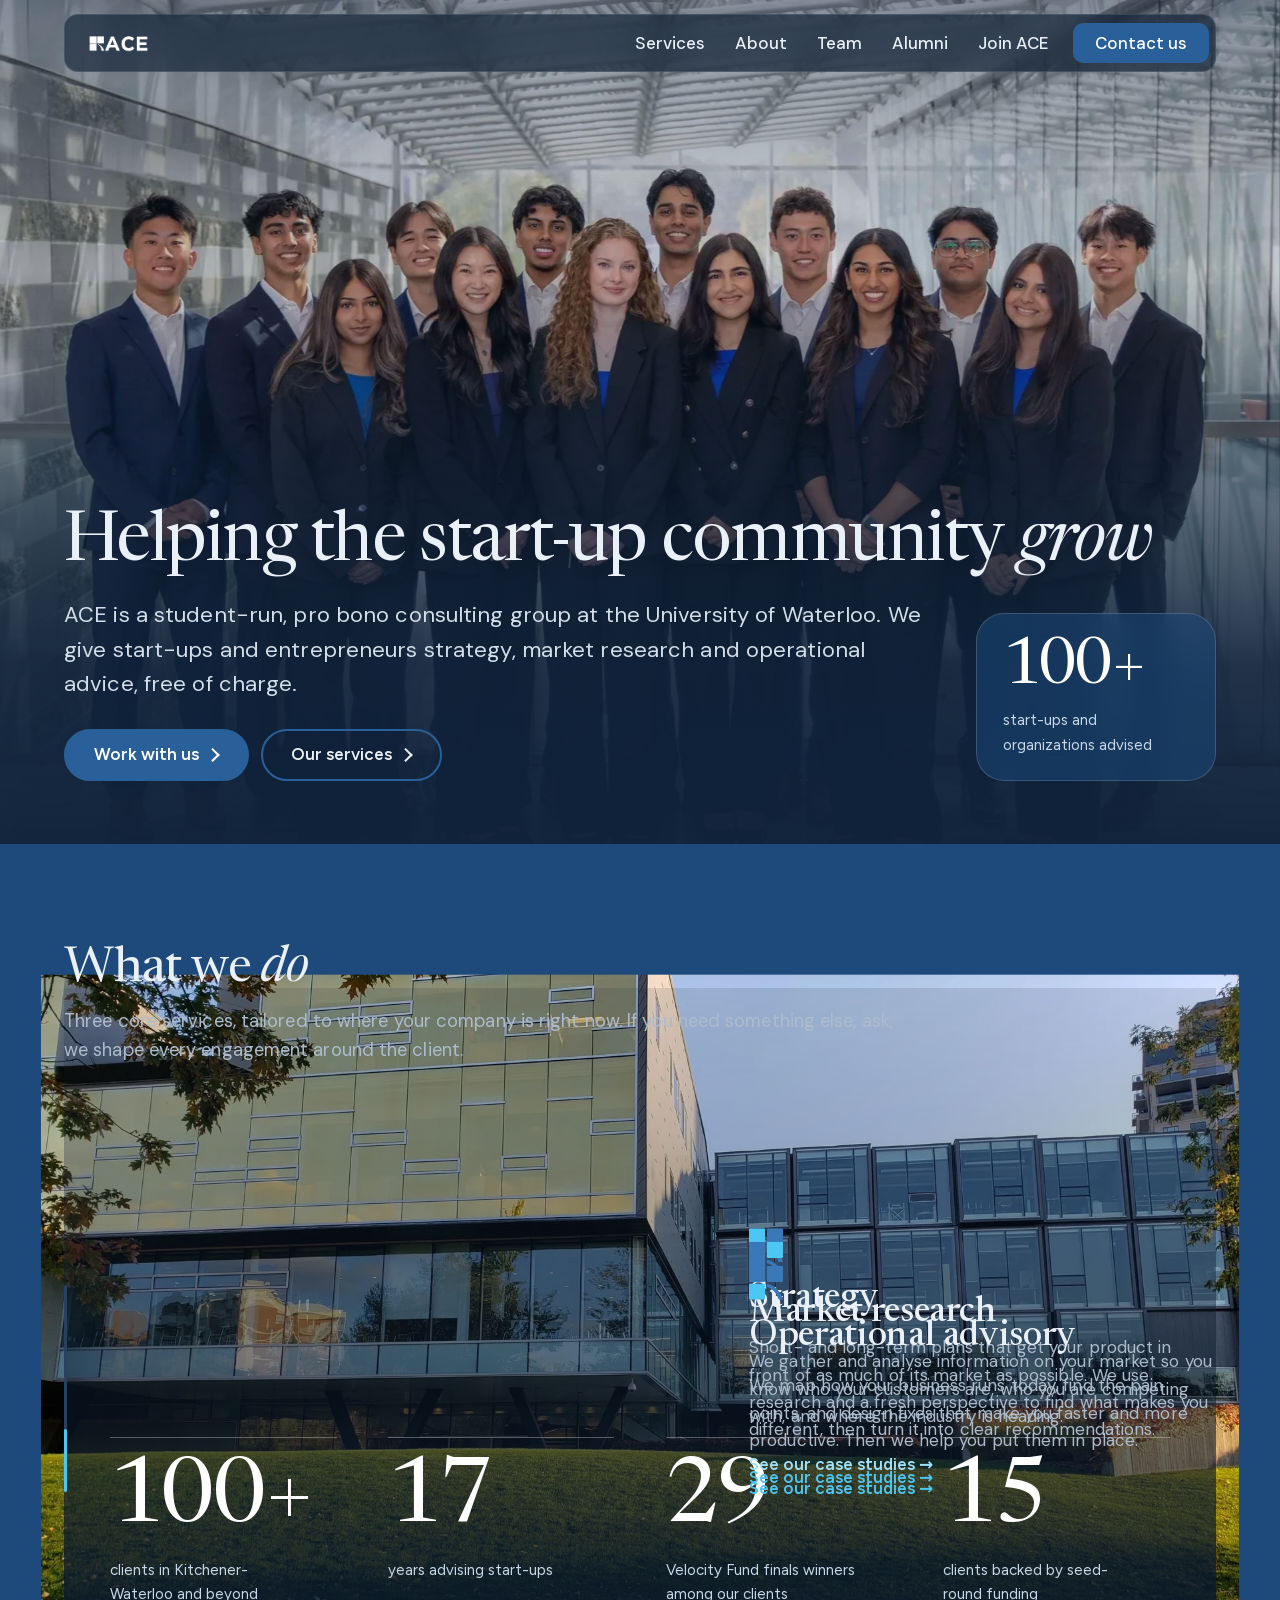
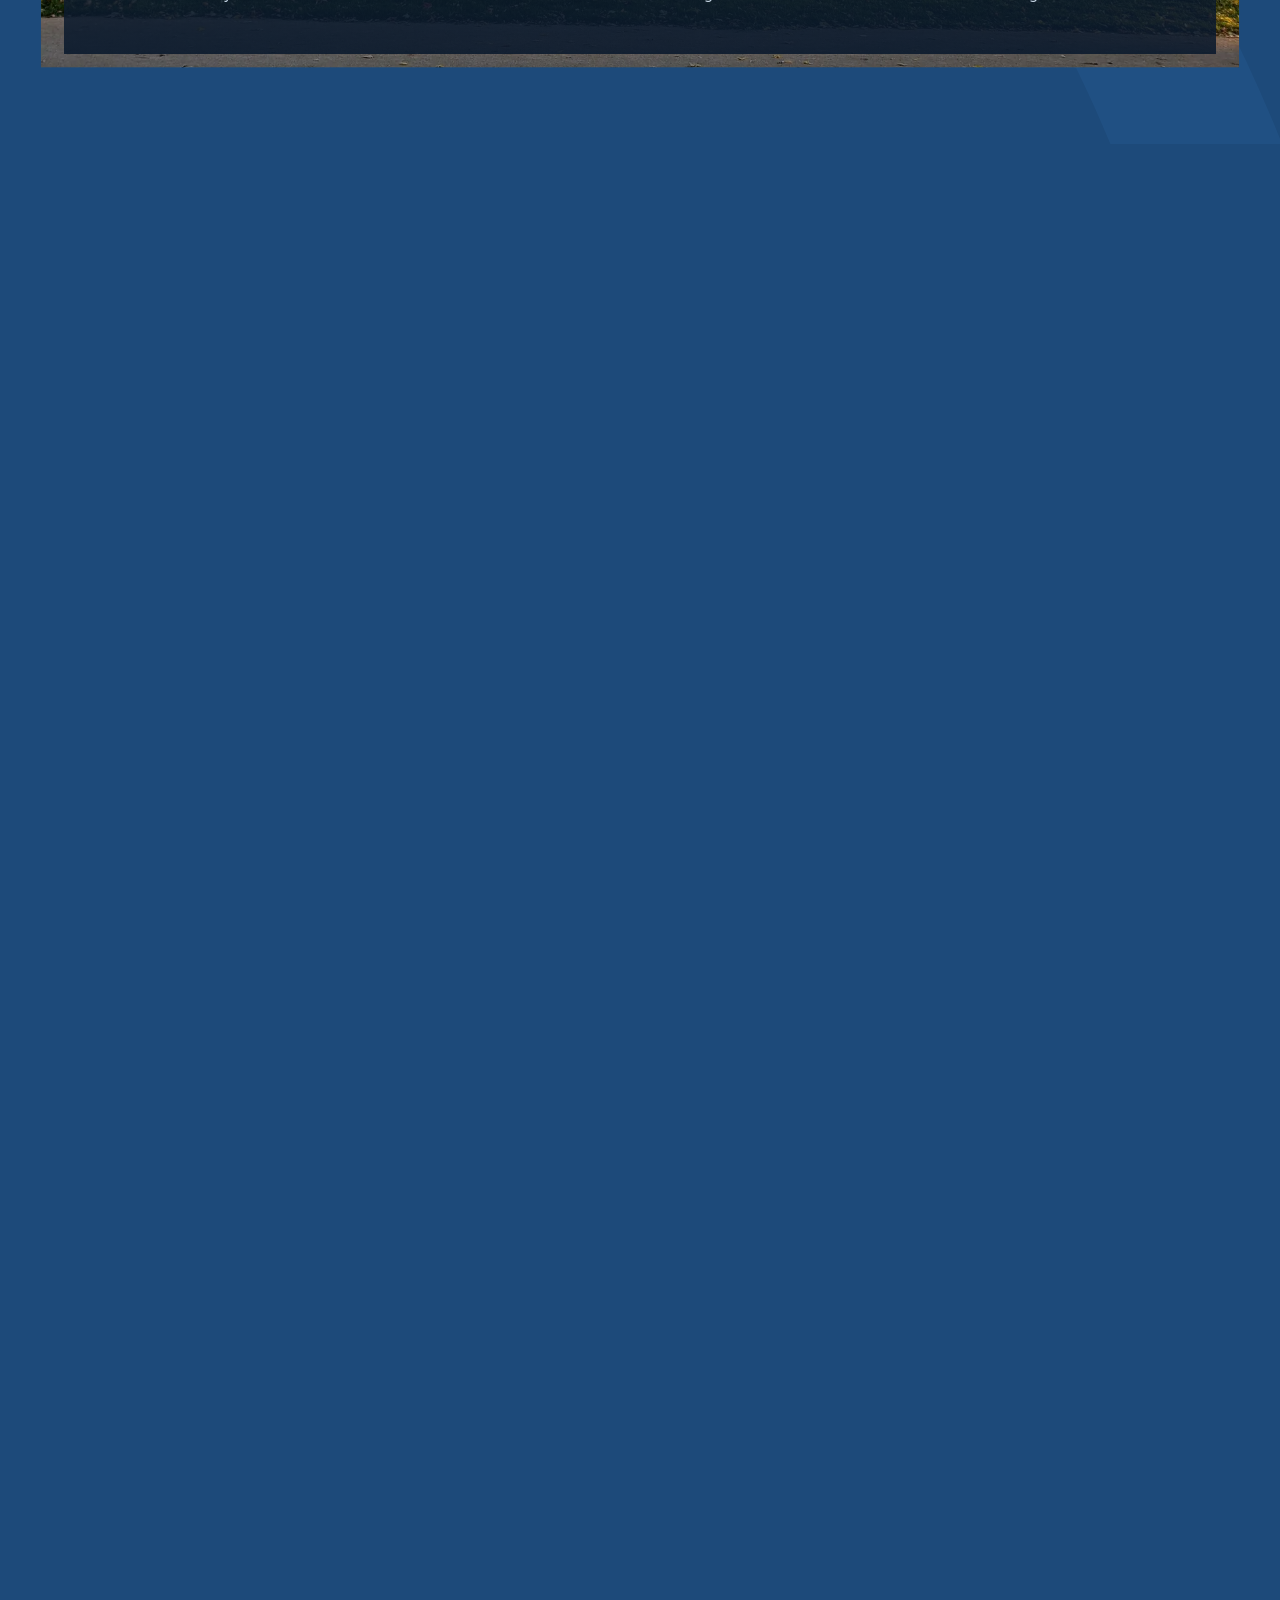
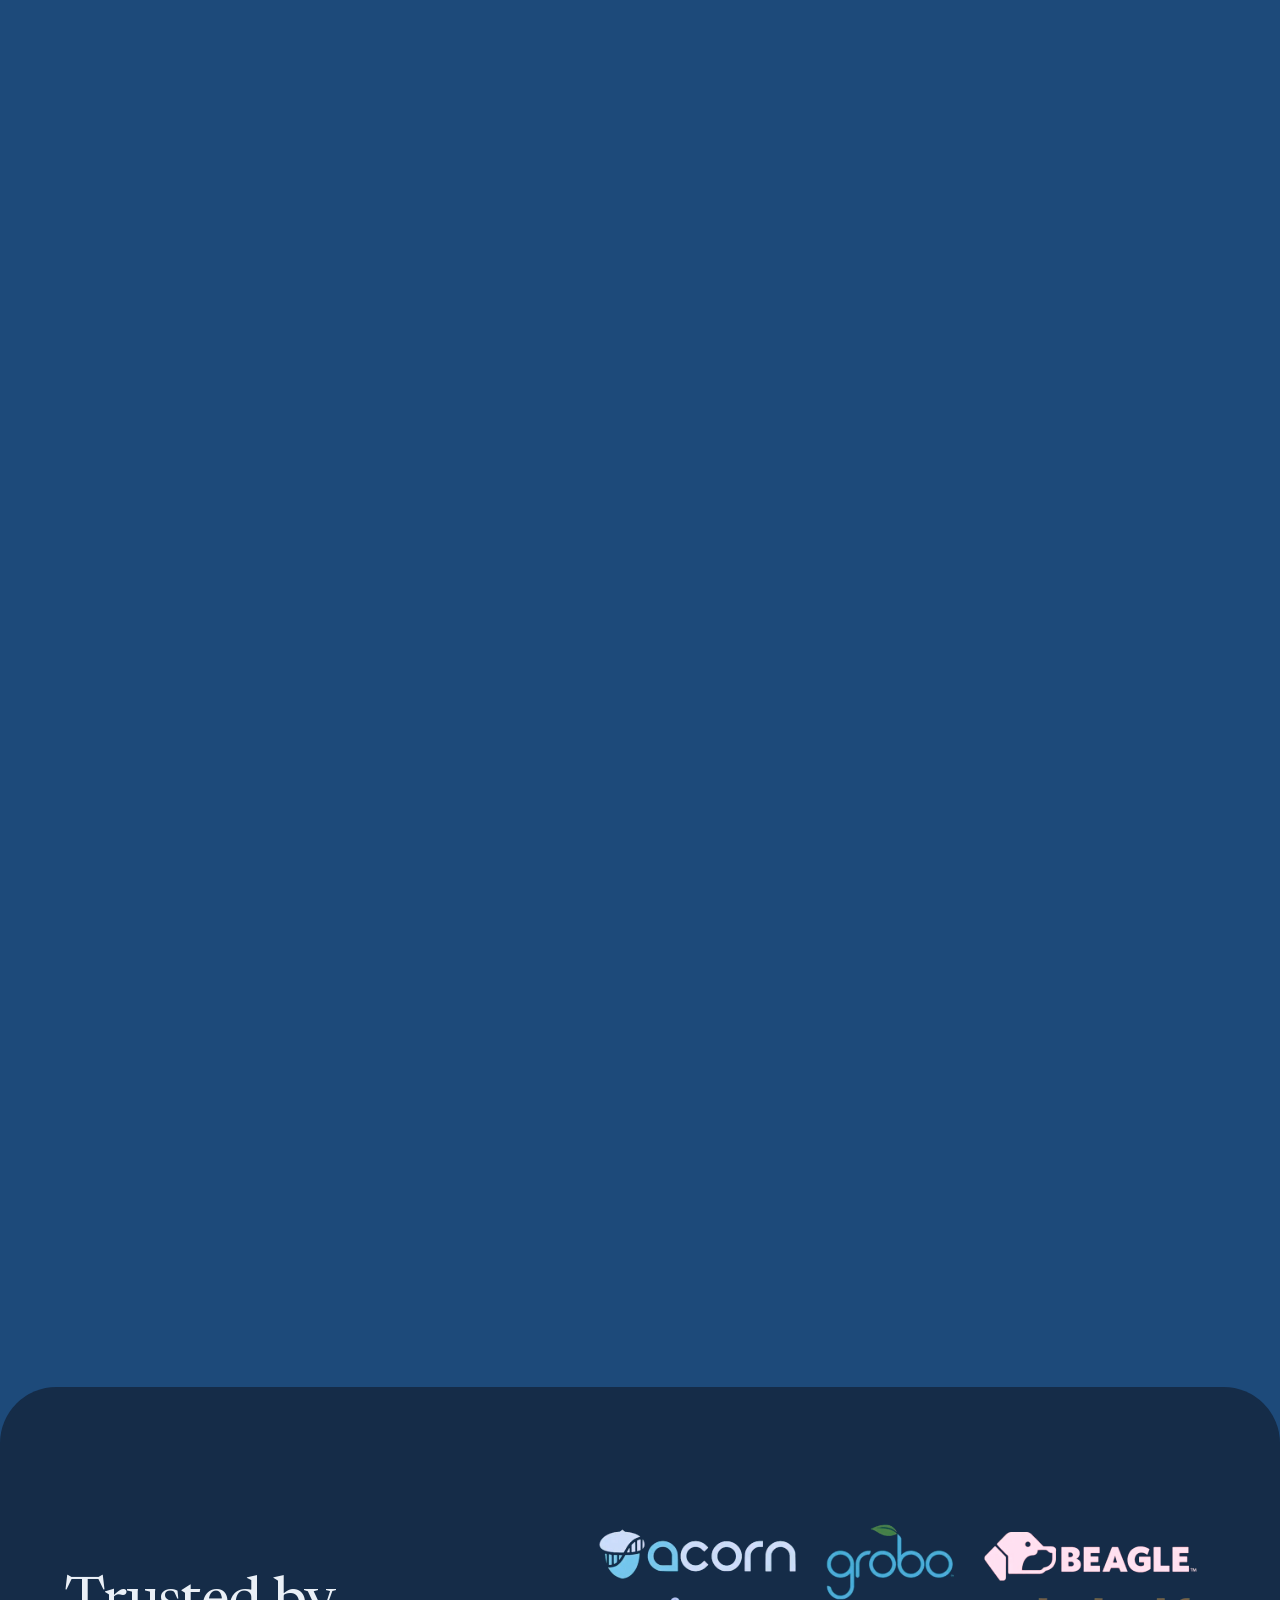
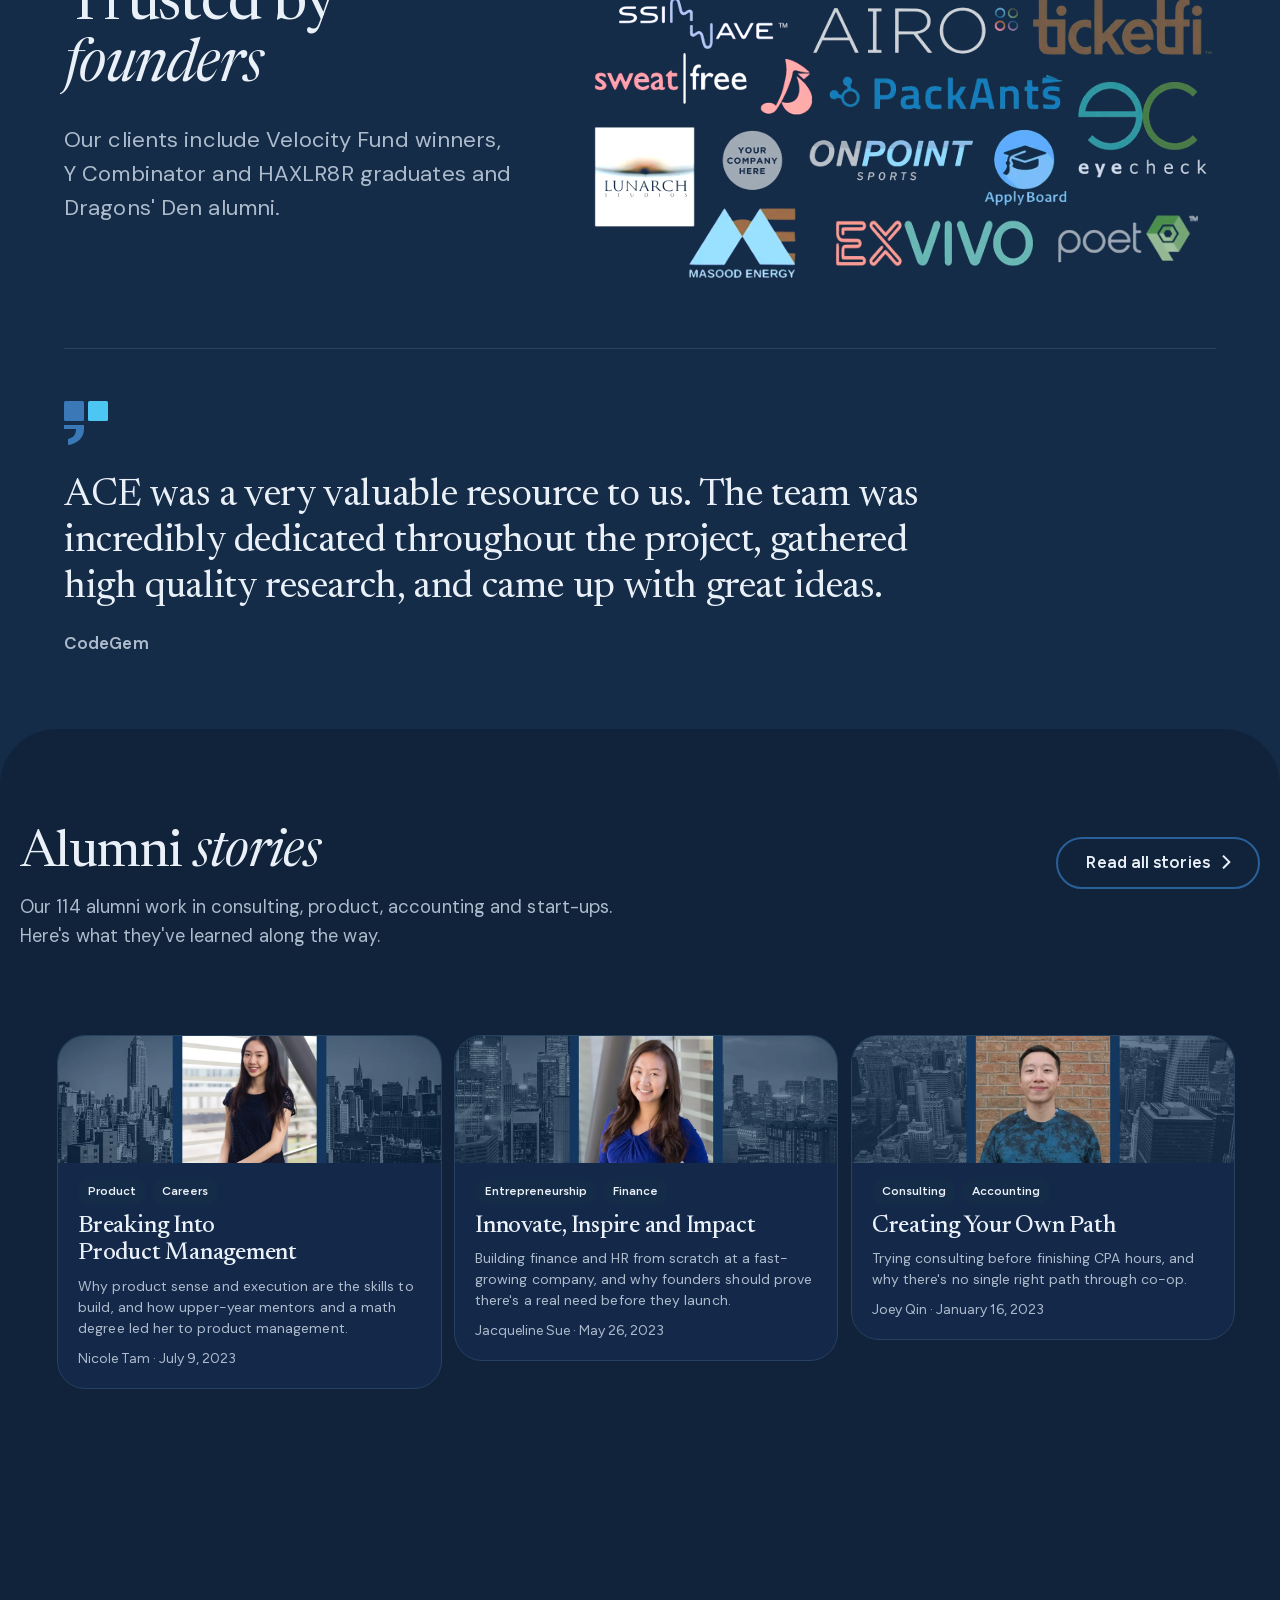
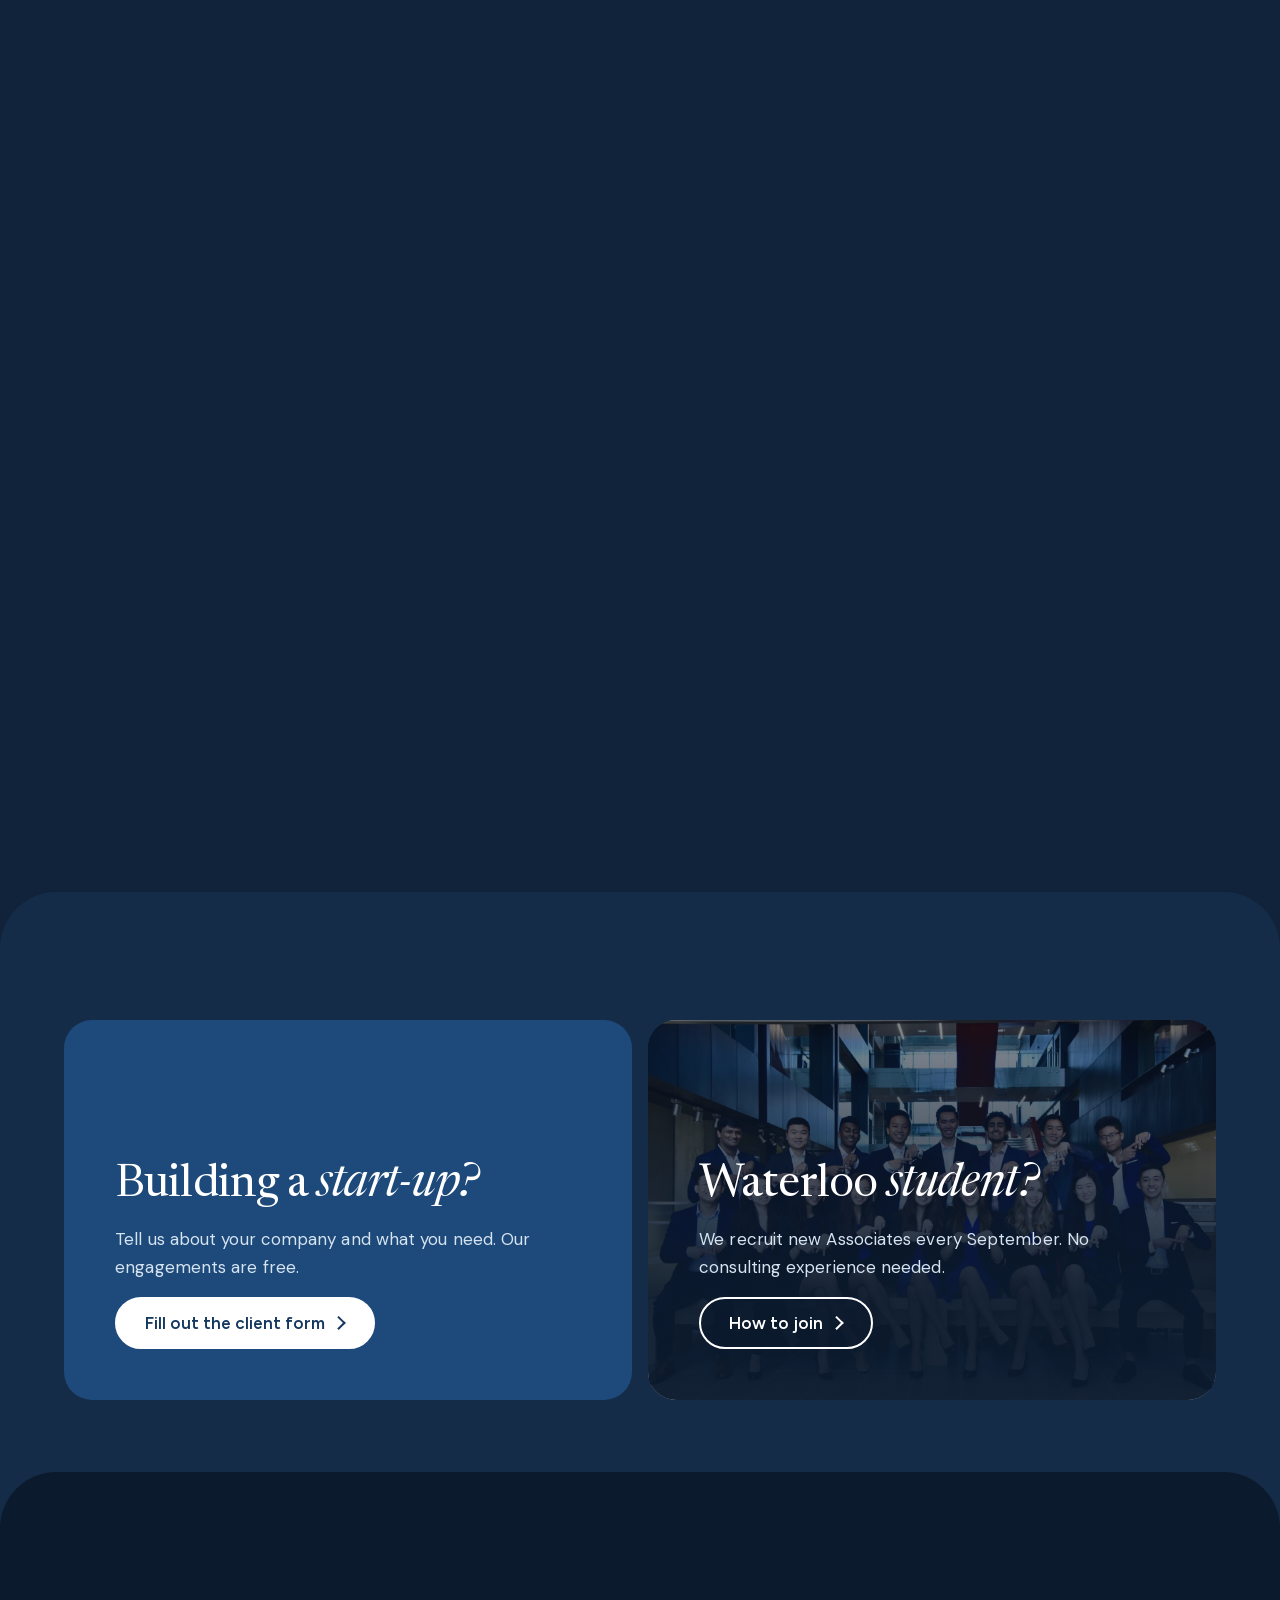
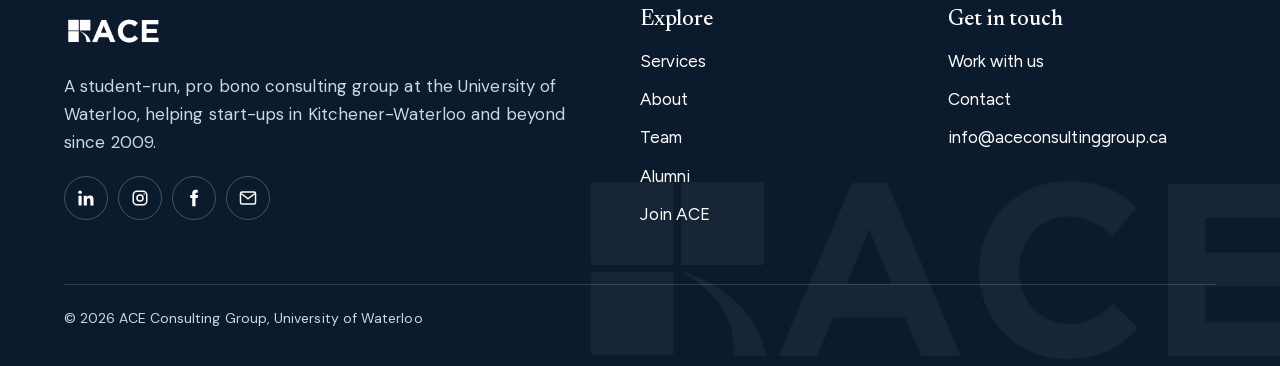
==== commit 0257fddc: "Scroll stages, logo band and polish across the redesigned site Pinned home stage and alumni story ca" ====
--- a/index.html
+++ b/index.html
@@ -20,33 +20,36 @@
 <section class="hero">
   <img class="bg" src="img/team-group.webp" alt="The ACE Consulting Group team, Fall 2026. Photo: ACE Consulting Group" width="1800" height="1200" fetchpriority="high">
   <div class="copy">
-    <h1 data-split>Helping the start-up community grow</h1>
+    <h1 data-split>Helping the start-up community <em>grow</em></h1>
     <p class="lead">ACE is a student-run, pro bono consulting group at the University of Waterloo. We give start-ups and entrepreneurs strategy, market research and operational advice, free of charge.</p>
     <div class="btns"><a class="btn" data-clientform href="#">Work with us</a><a class="btn ghost" href="services.html">Our services</a></div>
   </div>
   <div class="fig-tile"><b data-clients>100+</b><span>start-ups and organizations advised</span></div>
 </section>
 
-<section class="band navyband">
-  <div class="wrap stats" data-stagger="x">
+<section class="scrolly" id="scrolly" data-stage="scrolly">
+  <div class="sc-stage">
+    <svg class="sc-swoosh" viewBox="0 0 100 100" aria-hidden="true"><path d="M0 0C46 8 84 44 100 100H80C66 54 38 22 0 14Z"/></svg>
+    <div class="sc-card">
+      <img class="sc-photo" src="img/campus.webp" alt="University of Waterloo campus" width="1800" height="1350" loading="lazy">
+      <div class="wrap stats">
     <div><b data-clients>100+</b><span>clients in Kitchener-Waterloo and beyond</span></div>
     <div><b data-years>17</b><span>years advising start-ups</span></div>
     <div><b>29</b><span>Velocity Fund finals winners among our clients</span></div>
     <div><b>15</b><span>clients backed by seed-round funding</span></div>
   </div>
-</section>
-
-<section class="band">
-  <div class="wrap">
-    <div class="head"><h2 data-split>What we do</h2><p class="lead" data-reveal>Three core services, tailored to where your company is right now. If you need something else, ask; we shape every engagement around the client.</p></div>
-    <div class="svc" id="services" data-link="1" data-stagger="up"></div>
+    </div>
+    <div class="sc-body"><div class="wrap">
+    <div class="head"><h2>What we <em>do</em></h2><p class="lead">Three core services, tailored to where your company is right now. If you need something else, ask; we shape every engagement around the client.</p></div>
+    <div class="svc" id="services" data-link="1"></div>
+    </div></div>
   </div>
 </section>
 
 <section class="band tint clients">
   <div class="wrap">
     <div class="stack">
-      <h2 data-split>Trusted by founders</h2>
+      <h2 data-split>Trusted by <em>founders</em></h2>
       <p class="lead" data-reveal>Our clients include Velocity Fund winners, Y Combinator and HAXLR8R graduates and Dragons' Den alumni.</p>
     </div>
     <figure class="logos"><img data-reveal="wipe" src="img/clients.webp" alt="Logos of past clients including Acorn, Grobo, Beagle, Airo, Ticketfi, PackAnts, OnPoint Sports, ApplyBoard, Exvivo and Poet" width="1500" height="872" loading="lazy"></figure>
@@ -58,18 +61,18 @@
   </div>
 </section>
 
-<section class="band">
-  <div class="wrap">
-    <div class="head"><h2 data-split>Alumni stories</h2><p class="lead" data-reveal>Our <span data-alumni>114</span> alumni work in consulting, product, accounting and start-ups. Here's what they've learned along the way.</p></div>
-    <div class="rail" id="latestStories" data-count="3" data-carousel data-stagger tabindex="0" role="region" aria-label="Alumni stories, scroll sideways"></div>
+<section class="band storystage" id="storystage" data-stage="stories">
+  <div class="sticky-stage"><div class="wrap">
+    <div class="head"><h2 data-split>Alumni <em>stories</em></h2><p class="lead" data-reveal>Our <span data-alumni>114</span> alumni work in consulting, product, accounting and start-ups. Here's what they've learned along the way.</p></div>
+    <div class="rail" id="latestStories" data-count="3" data-carousel tabindex="0" role="region" aria-label="Alumni stories, scroll sideways"></div>
     <p class="more"><a class="btn ghost" href="alumni.html#stories">Read all stories</a></p>
-  </div>
+  </div></div>
 </section>
 
 <section class="band tint">
   <div class="wrap doors" data-stagger="up">
-    <div class="door a"><h2>Building a start-up?</h2><p>Tell us about your company and what you need. Our engagements are free.</p><a class="btn" data-clientform href="#">Fill out the client form</a></div>
-    <div class="door b"><h2>Waterloo student?</h2><p>We recruit new Associates every September. No consulting experience needed.</p><a class="btn ghost" href="join.html">How to join</a></div>
+    <div class="door a"><h2>Building a <em>start-up?</em></h2><p>Tell us about your company and what you need. Our engagements are free.</p><a class="btn" data-clientform href="#">Fill out the client form</a></div>
+    <div class="door b"><h2>Waterloo <em>student?</em></h2><p>We recruit new Associates every September. No consulting experience needed.</p><a class="btn ghost" href="join.html">How to join</a></div>
   </div>
 </section>
 </main>
--- a/css/style.css
+++ b/css/style.css
@@ -1,18 +1,25 @@
 /* ACE CONSULTING GROUP
    READ     calm and simple, like Wealthsimple: one idea per screen, very large type, soft shapes, space
    COLOUR   unchanged: ACE navy ground, brighter navy bands, one cyan accent. Dark only, on purpose
-   TYPE     Newsreader (regular weight) for headlines, close free match to the serif Citadel uses; Figtree for text
-   SHAPE    one rule: buttons, tags, chips and nav are pills; panels and photos 28px; things inside panels 16px
-   MOTION   hero opens and the page slides over it; headlines rise word by word; lists wipe in; numbers count up;
-            carousels, spotlight hover and a reading bar. All behind prefers-reduced-motion and .js
+   TYPE     Newsreader for headlines with one italic phrase each (real italic file), Figtree for text. Both OFL, self-hosted
+   SHAPE    one rule: buttons, tags, chips and nav are pills; panels and photos 28px; things inside panels 16px;
+            page sections are panels with big rounded tops (--r-xl) that slide up over the one above
+   MOTION   the scroll choreography follows the reference site's moves (measured, not guessed): pinned sequences where one photo card
+            grows, carries the stats, shrinks to a portrait and steps through the services; alumni story cards that fly up and settle;
+            rows that brighten at the middle of the screen; portraits that tilt in; a drawn arc (the logo's own curve); 7% parallax.
+            Native CSS scroll timelines plus sticky, no libraries. Pinned parts switch on only where they work (see SCROLL STAGES);
+            everything is behind prefers-reduced-motion and .js
    ORDER    1 type, 2 colour, 3 the frame (layout), 4 states, 5 components, 6 motion */
 
 @font-face{font-family:'Figtree';font-weight:400 700;font-style:normal;font-display:swap;src:url(../fonts/figtree-var.woff2) format('woff2')}
+@font-face{font-family:'DM Sans';font-weight:400 700;font-style:normal;font-display:swap;src:url(../fonts/dm-sans-var.woff2) format('woff2')}
 @font-face{font-family:'Newsreader';font-weight:400 600;font-style:normal;font-display:swap;src:url(../fonts/newsreader-var.woff2) format('woff2')}
+@font-face{font-family:'Newsreader';font-weight:400 600;font-style:italic;font-display:swap;src:url(../fonts/newsreader-italic.woff2) format('woff2')}
 
 /* ===== 1. TYPE ===== */
 :root{
 --serif:Newsreader,Georgia,"Times New Roman",serif;
+--text:'DM Sans',system-ui,-apple-system,'Segoe UI',sans-serif;   /* explanation text. Wealthsimple uses 'The Future' 400 (paid); DM Sans is the closest free match */
 --sans:Figtree,system-ui,-apple-system,"Segoe UI",sans-serif;
 --t-small:15px;
 --t-body:17px;
@@ -23,11 +30,12 @@
 html{-webkit-text-size-adjust:100%;text-rendering:optimizeLegibility}
 body{margin:0;font:400 var(--t-body)/1.65 var(--sans)}
 h1,h2,h3{font-family:var(--serif);font-weight:400;margin:0;text-wrap:balance}
+h1 em,h2 em,h3 em{font-style:italic;font-weight:inherit;padding-right:.04em}   /* one italic phrase per headline: the real Newsreader italic is loaded, never a faked slant */
 h1{font-size:var(--t-h1);line-height:1.02;letter-spacing:-.025em}
 h2{font-size:var(--t-h2);line-height:1.05;letter-spacing:-.02em}
 h3{font-size:var(--t-h3);line-height:1.15;letter-spacing:-.01em;font-weight:500}
-p{margin:0;text-wrap:pretty}
-.lead{font-size:var(--t-lead);line-height:1.55;max-width:56ch}
+p{margin:0;text-wrap:pretty;font-family:var(--text);font-weight:400;letter-spacing:.005em}   /* explanation text only: titles stay Newsreader, captions and small labels stay Figtree */
+.lead{font-family:var(--text);font-weight:400;letter-spacing:.005em;font-size:var(--t-lead);line-height:1.55;max-width:56ch}
 .num,.stats b,.fig-tile b,.time b,.email{font-family:var(--serif);font-variant-numeric:lining-nums tabular-nums}
 
 /* ===== 2. COLOUR ===== */
@@ -56,7 +64,7 @@
 .navyband .lead{color:var(--soft)}
 
 /* ===== 3. THE FRAME ===== */
-:root{--gutter:max(5vw,16px);--max:1240px;--r-lg:28px;--r-md:16px;--pill:999px;--ease:cubic-bezier(.16,1,.3,1)}
+:root{--gutter:max(5vw,16px);--max:1240px;--r-xl:clamp(32px,4.4vw,64px);--r-lg:28px;--r-md:16px;--pill:999px;--ease:cubic-bezier(.16,1,.3,1)}
 *,::before,::after{box-sizing:border-box}
 *{min-width:0}
 html{scroll-padding-top:104px;scroll-behavior:smooth}
@@ -70,7 +78,11 @@
 .intro{padding-top:clamp(140px,17vw,230px);padding-bottom:clamp(40px,6vw,88px)}
 .intro .wrap>*+*{margin-top:clamp(20px,3vw,36px)}
 .intro h1{max-width:14em}
-.intro.solo{padding-bottom:clamp(24px,4vw,56px)}
+.intro.solo{padding-bottom:calc(var(--r-xl) + 12px)}
+/* panels: each section after the first has rounded top corners and overlaps the one above it, so it slides up over it as you scroll */
+:where(main>section:not(.hero)){background:var(--bg)}
+main>section+section{position:relative;z-index:1;border-radius:var(--r-xl) var(--r-xl) 0 0;margin-top:calc(var(--r-xl)*-1)}
+.band.flush{padding-top:calc(var(--r-xl) * .4)}
 .stack-sm>*+*{margin-top:14px}
 .stack>*+*{margin-top:24px}
 .more{margin-top:clamp(28px,4vw,48px)}
@@ -80,20 +92,21 @@
 .btns{display:flex;flex-wrap:wrap;gap:12px}
 
 /* header: a floating pill over the page */
-.top{position:fixed;z-index:20;top:14px;left:var(--gutter);right:var(--gutter);max-width:var(--max);margin-inline:auto;border-radius:var(--pill);
+.top{position:fixed;z-index:20;top:14px;left:var(--gutter);right:var(--gutter);max-width:var(--max);margin-inline:auto;border-radius:14px;
   background:rgba(11,26,45,.62);border:1px solid rgba(234,240,247,.12);-webkit-backdrop-filter:blur(16px) saturate(140%);backdrop-filter:blur(16px) saturate(140%);
   transition:background .3s,border-color .3s;view-transition-name:site-header}
 .top.scrolled{background:rgba(11,26,45,.9);border-color:var(--line)}
-.top .wrap{display:flex;align-items:center;gap:16px;padding:9px 9px 9px 24px;max-width:none}
+.top .wrap{display:flex;align-items:center;gap:16px;padding:6px 6px 6px 22px;max-width:none}
+.top,.top .btn,.top .menu{font-family:var(--text)}
 .brand{display:block;line-height:0}
-.brand img{height:32px;width:auto}
+.brand img{height:28px;width:auto}
 .lg-n{display:none}
 .nav{display:flex;gap:2px;margin-left:auto;align-items:center}
-.nav a{color:var(--ink);text-decoration:none;font-weight:500;padding:11px 16px;border-radius:var(--pill);transition:background .2s,color .2s}
+.nav a{color:var(--ink);text-decoration:none;font-weight:500;padding:8px 14px;border-radius:8px;transition:background .2s,color .2s}
 .nav a:hover{background:rgba(234,240,247,.08)}
 .nav a[aria-current]{color:var(--cyan);background:rgba(76,198,242,.1)}
-.nav .btn{margin-left:8px;min-height:44px;padding:0 22px;color:#fff}
-.menu{display:none;margin-left:auto;min-height:44px;min-width:44px;border:1px solid var(--line);border-radius:var(--pill);background:transparent;color:var(--ink);font:500 var(--t-body)/1 var(--sans);padding:0 20px;cursor:pointer;transition:background .2s}
+.nav .btn{margin-left:8px;min-height:40px;padding:0 20px;color:#fff;border-radius:10px}
+.menu{display:none;margin-left:auto;min-height:40px;min-width:40px;border:1px solid var(--line);border-radius:10px;background:transparent;color:var(--ink);font:500 var(--t-body)/1 var(--sans);padding:0 20px;cursor:pointer;transition:background .2s}
 .menu:hover{background:rgba(234,240,247,.08)}
 @media(max-width:940px){
 .menu{display:block}
@@ -107,21 +120,21 @@
 .hero{position:relative;isolation:isolate;overflow:hidden;display:flex;align-items:flex-end;min-height:min(100dvh,960px)}
 .hero .bg{position:absolute;inset:0;width:100%;height:100%;object-fit:cover;object-position:50% 0;z-index:-2}
 .hero::after{content:"";position:absolute;inset:0;z-index:-1;background:linear-gradient(to top,var(--bg) 0,rgba(16,35,59,.93) 26%,rgba(16,35,59,.6) 48%,rgba(16,35,59,.18) 70%,rgba(16,35,59,.5) 100%)}
-.hero .copy{width:100%;max-width:calc(var(--max) + 10vw);margin:0 auto;padding:0 var(--gutter) clamp(40px,7vh,72px)}
+.hero .copy{width:100%;max-width:calc(var(--max) + 10vw);margin:0 auto;padding:0 var(--gutter) calc(clamp(40px,7vh,72px) + var(--r-xl))}   /* + the overlap of the panel that slides up over the hero */
 .hero h1{font-size:clamp(40px,5.4vw,76px);line-height:1}
 .hero .lead{margin-top:20px;max-width:58ch;color:#d3deea}
 .hero .btns{margin-top:28px}
-.fig-tile{position:absolute;right:max(var(--gutter),calc((100% - var(--max)) / 2));bottom:clamp(40px,7vh,72px);max-width:240px;padding:22px 26px;border-radius:var(--r-lg);color:#fff;
+.fig-tile{position:absolute;right:max(var(--gutter),calc((100% - var(--max)) / 2));bottom:calc(clamp(40px,7vh,72px) + var(--r-xl));max-width:240px;padding:22px 26px;border-radius:var(--r-lg);color:#fff;
   background:rgba(29,74,122,.55);border:1px solid rgba(255,255,255,.16);-webkit-backdrop-filter:blur(14px);backdrop-filter:blur(14px)}
 .fig-tile b{display:block;font-size:clamp(48px,5vw,68px);font-weight:400;line-height:1;letter-spacing:-.03em}
 .fig-tile span{display:block;margin-top:8px;font-size:var(--t-small);color:var(--soft)}
-@media(min-width:900px) and (max-height:820px){.hero .bg{top:-60px;height:calc(100% + 60px)}}
+@media(min-width:900px) and (max-height:820px){.hero .bg{top:-110px;height:calc(100% + 110px)}}
 @media(max-width:899px){
 .hero{display:block;min-height:0}
 .hero .bg{position:static;height:auto;aspect-ratio:3/2;-webkit-mask-image:linear-gradient(to bottom,var(--bg) 62%,transparent);mask-image:linear-gradient(to bottom,var(--bg) 62%,transparent)}
 .hero::after{display:none}
 .hero .copy{position:relative;margin-top:-28px;padding-bottom:24px}
-.fig-tile{position:static;margin:0 var(--gutter) 44px;max-width:none}}
+.fig-tile{position:static;margin:0 var(--gutter) calc(44px + var(--r-xl));max-width:none}}
 
 /* stats */
 .stats{display:grid;grid-template-columns:repeat(4,minmax(0,1fr));gap:clamp(24px,4vw,64px)}
@@ -155,8 +168,8 @@
 @media(max-width:860px){[data-page=home] .svc{grid-template-columns:1fr}[data-page=home] .svc article:first-child{grid-row:auto;min-height:360px}}
 
 /* clients: text and logos side by side, the quote on its own row */
-.logos{margin:0}
-.logos img{display:block;width:100%;height:auto;background:none;filter:invert(1) hue-rotate(180deg) contrast(1.25);mix-blend-mode:screen}   /* the picture has a white background: flip its lightness and drop black out, so the logos sit straight on the page */
+.logos{margin:0;mix-blend-mode:screen}   /* blend on the figure, so it still reaches the page when the figure is moved by an animation */
+.logos img{display:block;width:100%;height:auto;background:none;filter:invert(1) hue-rotate(180deg) contrast(1.25)}   /* the picture has a white background: flip its lightness and drop black out, so the logos sit straight on the page */
 .clients .wrap{display:grid;grid-template-columns:minmax(0,5fr) minmax(0,7fr);gap:clamp(28px,5vw,72px);align-items:center}
 .clients .quote{grid-column:1/-1;border-top:1px solid var(--line);padding-top:clamp(28px,4vw,56px)}
 .qmark{width:44px;height:44px;margin-bottom:20px}
@@ -174,6 +187,10 @@
 .highlights>.photo{grid-area:photo}
 @media(max-width:820px){.highlights{grid-template-columns:1fr;grid-template-areas:"text" "logos" "photo"}.highlights>.photo{max-width:520px}}
 .split.cta{align-items:end}
+/* join page only: stack the CTA and centre everything in the band */
+[data-page=join] .split.cta{grid-template-columns:1fr;justify-items:center;text-align:center}
+[data-page=join] .split.cta .lead{margin-inline:auto}
+[data-page=join] .split.cta .btns{justify-content:center}
 .sticky{position:sticky;top:112px}
 @media(max-width:820px){.split,.split.wide-l{grid-template-columns:1fr}.sticky{position:static}}
 .photo{border-radius:var(--r-lg);overflow:hidden;background:var(--tint)}
@@ -252,14 +269,20 @@
 .time b{font-size:var(--yr);font-weight:400;line-height:.9;letter-spacing:-.03em;display:block}
 .time p{color:var(--muted);font-size:var(--t-lead);line-height:1.5;max-width:44ch}
 @media(max-width:700px){.time li{grid-template-columns:1fr;gap:12px}}
-.vals{display:grid;border-top:1px solid var(--line)}
-.vals>div{display:grid;grid-template-columns:minmax(0,6fr) minmax(0,5fr);gap:clamp(16px,4vw,64px);align-items:center;padding:clamp(28px,4vw,56px) 0;border-bottom:1px solid var(--line);transition:opacity .35s}
-.vals h3{font-size:clamp(44px,8vw,112px);line-height:.95;letter-spacing:-.03em;font-weight:400;transition:color .3s,transform .5s var(--ease)}
-.vals p{color:var(--muted);font-size:var(--t-lead);line-height:1.5;max-width:36ch}
-.vals:hover>div{opacity:.38}
-.vals>div:hover{opacity:1}
-.vals>div:hover h3{color:var(--cyan);transform:translateX(10px)}
-@media(max-width:760px){.vals>div{grid-template-columns:1fr;gap:12px}}
+/* values: the same hover as Wealthsimple's product list. Row lights up; the drawing fades in on the left and the line on the right. Touch and small screens: no drawing, line always shown. */
+.vals{--wx:cubic-bezier(.241,.969,.635,.997);display:grid}
+.vals>div{display:grid;grid-template-columns:minmax(0,1fr) auto minmax(0,1fr);column-gap:24px;align-items:center;padding:8px clamp(16px,5vw,64px);border-radius:12px;transition:background-color .29s var(--wx)}
+.vals h3{font-size:clamp(52px,8.4vw,96px);line-height:1.16;letter-spacing:-.01em;font-weight:400;text-align:center;padding-bottom:12px}
+.vals p{justify-self:end;width:min(100%,220px);text-align:center;text-wrap:balance;color:var(--soft);font-size:16px;line-height:1.3;max-width:none;opacity:0;transition:opacity .585s var(--wx)}
+.vals>div:hover,.vals>div:focus-within{background:var(--band)}
+.vals>div:hover :is(.x-ico,p),.vals>div:focus-within :is(.x-ico,p){opacity:1}
+@media(max-width:820px),(hover:none){
+.vals>div{grid-template-columns:1fr;row-gap:2px;padding:14px 16px}
+.vals .x-ico{display:none}
+.vals h3{text-align:left;font-size:clamp(40px,11vw,64px);padding-bottom:0}
+.vals p{justify-self:start;text-align:left;width:auto;max-width:34ch;opacity:1;padding-bottom:8px}
+}
+@media(prefers-reduced-motion:reduce){.vals>div,.vals p,.vals .x-ico{transition:none}}
 .ladder{display:grid;grid-template-columns:repeat(3,minmax(0,1fr));gap:16px;align-items:end}
 .ladder>div{padding:clamp(24px,2.6vw,36px);border-radius:var(--r-lg);background:var(--card);border:1px solid var(--line);display:flex;flex-direction:column;gap:8px;justify-content:flex-end}
 .ladder>div:nth-child(1){min-height:240px}
@@ -274,26 +297,33 @@
 .ladder.stairs>div{min-height:0!important}
 
 /* join: steps */
-.steps{list-style:none;margin:0;padding:0;counter-reset:s;position:relative}
-.steps::before{content:"";position:absolute;left:23px;top:40px;bottom:40px;width:2px;background:var(--line)}
+.steps{list-style:none;margin:clamp(32px,4vw,56px) 0 0;padding:0;counter-reset:s;position:relative;isolation:isolate}   /* isolate + z-index:-1 on the lines keeps them behind the circles */
+.steps::before{content:"";z-index:-1;position:absolute;left:23px;top:40px;bottom:40px;width:2px;background:var(--line)}
 .steps li{display:grid;grid-template-columns:48px minmax(0,1fr);gap:20px;padding:22px 0;position:relative}
 .steps li::before{counter-increment:s;content:counter(s);width:48px;height:48px;border-radius:50%;background:var(--bg);border:2px solid var(--navy-2);color:var(--ink);display:grid;place-items:center;font:500 22px/1 var(--serif);position:relative;margin-top:-7px;transition:background .5s,border-color .5s,color .5s}
-.steps li.in::before{background:var(--cyan);border-color:var(--cyan);color:var(--bg)}
+.steps li:nth-child(1){--c:var(--sky)}.steps li:nth-child(2){--c:var(--cyan)}.steps li:nth-child(3){--c:#3a78b8;--t:#fff}.steps li:nth-child(4){--c:var(--navy-2);--t:#fff}   /* one shade of the site's blues per step, light to deep */
+.steps li::before{border-color:var(--c,var(--navy-2))}
+.steps li.in::before{background:var(--c,var(--cyan));border-color:var(--c,var(--cyan));color:var(--t,var(--bg))}
 .steps p{color:var(--muted);margin-top:6px}
-.chips{display:grid;grid-template-columns:repeat(2,minmax(0,1fr));gap:clamp(26px,3vw,38px) clamp(20px,2.4vw,32px);align-items:center}
-.chips span{display:flex;align-items:center;min-height:56px;opacity:.8;transition:opacity .25s}
-.chips span:hover{opacity:1}
-.chips span>img{display:block;width:auto;max-width:100%;object-fit:contain;object-position:left center;background:none;transition:transform .5s var(--ease)}   /* logos are not photos: no loading tint behind them */
-.chips span:hover img{transform:scale(1.06)}
+/* alumni placements: a logo band like the reference's. Each copy of the logo set slides left by 100% of its own width, so the loop is seamless
+   (reference: 4 copies, 96px between logos, about 43px a second, hard crop at the edges). Still, wrapped and complete without script or with reduced motion. */
+.placements{background:var(--deep)}
+.placements .split{align-items:center}
+.marquee{--k:1;--mgap:96px;max-width:var(--max);margin:clamp(56px,7vw,104px) auto 0;overflow:hidden}
+.m-set{list-style:none;margin:0;padding:0;display:flex;flex-wrap:wrap;justify-content:center;align-items:center;gap:32px 56px}
+.m-set li{display:flex;align-items:center;flex:none}
+.m-set img{display:block;width:auto;max-width:none;height:calc(var(--h) * 1px * var(--k));background:none;opacity:.9}
+.marquee.on{display:flex}
+.marquee.on .m-set{flex:none;flex-wrap:nowrap;justify-content:flex-start;gap:var(--mgap);padding:10px var(--mgap) 10px 0;animation:ticker var(--dur,55s) linear infinite}
+@keyframes ticker{to{transform:translateX(-100%)}}
+@media(max-width:700px){.marquee{--k:.8;--mgap:60px}}
 .sr{position:absolute;width:1px;height:1px;margin:-1px;padding:0;overflow:hidden;clip:rect(0 0 0 0);white-space:nowrap;border:0}   /* visually hidden, still read aloud */
 
 /* team: header stays while the people scroll past */
 .group{display:grid;grid-template-columns:minmax(0,4fr) minmax(0,8fr);gap:clamp(28px,5vw,88px);align-items:start;padding-block:clamp(48px,7vw,110px);border-top:1px solid var(--line)}
 .ghead{position:sticky;top:112px}
 .ghead p{margin-top:20px;color:var(--muted);max-width:34ch}
-.people{--n:4;display:grid;grid-template-columns:repeat(var(--n),minmax(0,1fr));gap:36px 20px}
-.people.n3{--n:3}
-.people.n2{--n:2}
+.people{--n:3;display:grid;grid-template-columns:repeat(var(--n),minmax(0,1fr));gap:36px 20px}
 .person figure{margin:0;aspect-ratio:4/5;border-radius:var(--r-md);overflow:hidden;background:var(--tint)}
 .person img{width:100%;height:100%;object-fit:cover;transition:transform .8s var(--ease)}
 .person .row{display:flex;justify-content:space-between;align-items:flex-start;gap:8px;margin-top:14px}
@@ -303,7 +333,7 @@
 .li{flex:none;display:grid;place-items:center;width:44px;height:44px;border-radius:50%;border:1px solid var(--line);color:var(--ink);transition:background .2s,border-color .2s,color .2s}
 .li:hover{background:var(--navy-2);color:#fff;border-color:var(--navy-2)}
 .li svg{width:17px;height:17px}
-@media(max-width:900px){.group{grid-template-columns:1fr}.ghead{position:static}.people,.people.n3,.people.n2{--n:2}}
+@media(max-width:900px){.group{grid-template-columns:1fr}.ghead{position:static}.people{--n:2}}
 @media(max-width:480px){.people{gap:28px 14px}}
 
 /* story page */
@@ -343,7 +373,8 @@
 @media(max-width:760px){.contact-grid{grid-template-columns:1fr}.contact-grid>div{min-height:0}}
 
 /* footer: the ACE mark sits huge and faint behind it */
-.foot{position:relative;overflow:hidden;isolation:isolate;background:var(--deep);color:var(--soft);padding:clamp(64px,8vw,110px) var(--gutter) 36px}
+.foot:empty{visibility:hidden}   /* until the script fills it, so it cannot peek up into the screen and then jump */
+.foot{position:relative;z-index:1;overflow:hidden;isolation:isolate;background:var(--deep);color:var(--soft);padding:calc(clamp(64px,8vw,110px) + var(--r-xl) * .6) var(--gutter) 36px;border-radius:var(--r-xl) var(--r-xl) 0 0;margin-top:calc(var(--r-xl)*-1)}
 .foot::after{content:"";position:absolute;z-index:-1;right:-3%;bottom:-14%;width:min(62vw,760px);aspect-ratio:2.2/1;background:url(../img/logo-white.png) no-repeat center/contain;opacity:.05;pointer-events:none}
 .foot .wrap{display:grid;grid-template-columns:minmax(0,2fr) minmax(0,1fr) minmax(0,1fr);gap:40px}
 .foot img{height:44px;width:auto;margin-bottom:20px}
@@ -412,7 +443,7 @@
 @keyframes wipe-up{from{clip-path:inset(100% 0 0 0)}}
 
 .js [data-split]:not(.is-split){visibility:hidden}
-.w{display:inline-block;vertical-align:top;overflow:clip;padding:.08em 0 .16em;margin:-.08em 0 -.16em}
+.w{display:inline-block;vertical-align:top;overflow:clip;padding:.08em .07em .16em;margin:-.08em -.07em -.16em}
 .js .w>span{display:inline-block;transform:translateY(112%)}
 .js [data-split].in .w>span{transform:none;transition:transform .9s var(--ease);transition-delay:calc(var(--i)*55ms)}
 .js .hero h1.in .w>span{transition-delay:calc(.25s + var(--i)*70ms)}
@@ -432,7 +463,6 @@
 /* curtain: hero stays pinned and the bands slide over it (laptop and up) */
 @media(min-width:900px) and (prefers-reduced-motion:no-preference){
 .hero{position:sticky;top:0}
-:where([data-page=home]) main>:where(section:not(.hero)){position:relative;z-index:1;background:var(--bg)}
 }
 @supports(animation-timeline:scroll()){
 @media(min-width:900px) and (prefers-reduced-motion:no-preference){
@@ -442,7 +472,7 @@
 }
 @keyframes recede{to{scale:1.1}}
 @keyframes dim{to{opacity:.7}}
-@keyframes lift{to{opacity:0;translate:0 -56px}}
+@keyframes lift{to{opacity:0;translate:0 -56px;scale:.95}}
 }
 /* scroll-driven extras: photos open and ease as they pass, the timeline spine fills, a bar tracks reading, carousels show progress */
 @supports(animation-timeline:view()){
@@ -467,3 +497,142 @@
 @keyframes vt-out{to{opacity:0;transform:translateY(-10px)}}
 @keyframes vt-in{from{opacity:0;transform:translateY(18px)}}
 }
+
+/* ===== SCROLL STAGES: pinned sequences, in the manner of the reference site =====
+   A [data-stage] section is a tall track with one sticky stage inside. js/home.js adds .on only on a wide screen, with motion
+   allowed and scroll-linked animation supported. Without .on (phones, reduced motion, older browsers, no script) every
+   section below keeps its plain layout, so nothing here is required to read the page. */
+
+/* --- home: stats and services, plain layout --- */
+.scrolly{background:var(--band)}
+.sc-card{position:relative;isolation:isolate;color:#fff;padding:clamp(56px,8vw,110px) var(--gutter) calc(clamp(56px,8vw,110px) + var(--r-xl))}
+.sc-card .sc-photo{position:absolute;inset:0;width:100%;height:100%;object-fit:cover;z-index:-2;opacity:.32;background:none}
+.sc-card::before{content:"";position:absolute;inset:0;z-index:-1;background:linear-gradient(to bottom,rgba(29,74,122,.6),rgba(29,74,122,.96))}
+.sc-body{position:relative;background:var(--bg);border-radius:var(--r-xl) var(--r-xl) 0 0;margin-top:calc(var(--r-xl)*-1);padding:clamp(72px,10vw,150px) var(--gutter)}
+.sc-swoosh,.sc-sent{display:none}
+
+/* --- home: stats and services, pinned.  Phases (vh from the pin): 0-100 the photo card grows to full width, 70-180 the stats show,
+   180-250 the card shrinks to a portrait and the page colour settles, 250-500 the three services take turns beside it --- */
+.scrolly.on{height:600vh}
+.scrolly.on .sc-sent{display:block;position:absolute;left:0;width:1px;pointer-events:none}
+.scrolly.on .sc-stage{position:sticky;top:0;height:100vh;overflow:clip;background:var(--band);--cw:min(100% - 2*var(--gutter),var(--max));--L:calc((100% - var(--cw))/2)}
+.scrolly.on .sc-swoosh{display:block;position:absolute;right:-4%;bottom:-16%;width:min(66vw,900px);height:auto;fill:var(--navy-2);opacity:.3;z-index:0;pointer-events:none}
+.scrolly.on .sc-card{position:absolute;z-index:2;top:16vh;left:var(--L);width:var(--cw);height:74vh;padding:0;background:var(--navy)}
+.scrolly.on .sc-card .sc-photo{opacity:1;transform:scale(1.04);transition:transform 1.1s var(--ease)}
+.scrolly.on .sc-card::before{background:linear-gradient(to top,rgba(11,26,45,.9) 0,rgba(11,26,45,.5) 42%,rgba(11,26,45,.12) 100%)}
+.scrolly.on .sc-card .stats{position:absolute;left:4%;right:4%;bottom:7%;max-width:none;margin:0}
+.scrolly.on .sc-body,.scrolly.on .sc-body .wrap{display:contents}
+.scrolly.on .head{position:absolute;top:11vh;left:var(--L);width:var(--cw);margin:0;z-index:3}
+.scrolly.on .head h2{font-size:clamp(34px,3.9vw,56px)}
+.scrolly.on .head .lead{margin-top:12px;font-size:clamp(16px,.5vw + 12px,19px);max-width:64ch}
+
+/* the three services: titles on the left, the current one's text on the right, the card between them */
+.scrolly.on #services{position:absolute;inset:0;z-index:3;display:block;margin:0;padding:0;border:0;gap:0;pointer-events:none}
+/* each service is one block beside the portrait: icon, title, description, link, top to bottom. They show one at a time, in order, and each
+   part lands a beat after the one above it. A bar on the left slides down one notch per service. */
+.scrolly.on #services article{position:absolute;z-index:1;top:60vh;left:calc(var(--L) + var(--cw) * .56 + 40px);width:calc(var(--cw) * .44 - 40px);translate:0 -50%;display:flex;flex-direction:column;align-items:flex-start;gap:0;min-height:0;margin:0;padding:0;border:0;border-radius:0;background:none;grid-row:auto;pointer-events:none}
+.scrolly.on #services article::after{display:none}
+.scrolly.on #services article>*{margin:0;opacity:0;translate:0 24px;transition:opacity .45s,translate .7s var(--ease)}
+.scrolly.on #services article>svg{width:34px;height:34px;margin-bottom:18px}
+.scrolly.on #services article>h3{font-size:clamp(28px,2.8vw,42px);line-height:1.08;margin-bottom:16px}
+.scrolly.on #services article>p{font-size:var(--t-body);line-height:1.6;max-width:none;color:var(--muted)}
+.scrolly.on #services article>a{margin-top:20px}
+.scrolly.on #services article>:nth-child(2){transition-delay:.08s}
+.scrolly.on #services article>:nth-child(3){transition-delay:.18s}
+.scrolly.on #services article>:nth-child(4){transition-delay:.28s}
+.scrolly.on[data-step="1"] #services article:nth-child(1)>*,
+.scrolly.on[data-step="2"] #services article:nth-child(-n+2)>*{translate:0 -24px;transition-delay:0s}   /* done: leaves upward, at once */
+.scrolly.on[data-step="0"] #services article:nth-child(1)>*,
+.scrolly.on[data-step="1"] #services article:nth-child(2)>*,
+.scrolly.on[data-step="2"] #services article:nth-child(3)>*{opacity:1;translate:0 0}
+.scrolly.on[data-step="0"] #services article:nth-child(1)>a,
+.scrolly.on[data-step="1"] #services article:nth-child(2)>a,
+.scrolly.on[data-step="2"] #services article:nth-child(3)>a{pointer-events:auto}
+.scrolly.on #services::before,.scrolly.on #services::after{content:"";position:absolute;left:var(--L);top:49vh;width:3px;border-radius:2px}
+.scrolly.on #services::before{height:23vh;background:var(--line)}
+.scrolly.on #services::after{height:7vh;background:var(--cyan);translate:0 0;opacity:0;transition:translate .8s var(--ease),opacity .4s}
+.scrolly.on[data-step] #services::after{opacity:1}
+.scrolly.on[data-step="1"] #services::after{translate:0 8vh}
+.scrolly.on[data-step="2"] #services::after{translate:0 16vh}
+
+@supports (animation-timeline:view()){
+.scrolly.on{view-timeline:--sc block}
+.scrolly.on :is(.sc-stage,.sc-card,.sc-card .stats,.sc-card .sc-photo,.head,#services,.sc-swoosh){animation-timeline:--sc;animation-range:cover 100vh cover 600vh;animation-timing-function:linear;animation-fill-mode:both}
+.scrolly.on .sc-stage{animation-name:sc-bg}
+.scrolly.on .sc-card{animation-name:sc-card}
+.scrolly.on .sc-card .stats{animation-name:sc-stats}
+.scrolly.on .head{animation-name:sc-head}
+.scrolly.on #services{animation-name:sc-list}
+.scrolly.on .sc-swoosh{animation-name:sc-swoosh}
+.scrolly.on .sc-card .sc-photo{animation-name:sc-pan;transition:none}
+@keyframes sc-bg{0%,34%{background-color:var(--band)}50%,100%{background-color:var(--bg)}}
+@keyframes sc-card{0%{clip-path:inset(10% 14% 10% 14% round 28px)}20%,36%{clip-path:inset(0 0 0 0 round 28px)}50%,100%{clip-path:inset(24% 44% 4% 22% round 28px)}}
+@keyframes sc-stats{0%,12%{opacity:0;translate:0 28px}20%,34%{opacity:1;translate:0 0}42%,100%{opacity:0;translate:0 -28px}}
+@keyframes sc-head{0%,44%{opacity:0;translate:0 24px}54%,100%{opacity:1;translate:0 0}}
+@keyframes sc-list{0%,48%{opacity:0}58%,100%{opacity:1}}
+/* the portrait drifts across the building as the services change: left, middle, right (each service owns a third of the last half) */
+@keyframes sc-pan{0%,46%{transform:scale(1.04)}54%,66%{transform:scale(1.3) translateX(-7%)}76%,83%{transform:scale(1.42) translateY(3%)}93%,100%{transform:scale(1.3) translateX(7%)}}
+@keyframes sc-swoosh{0%,38%{clip-path:inset(0 100% 0 0)}100%{clip-path:inset(0 0 0 0)}}
+}
+
+/* --- home: alumni stories. Plain layout is the carousel; pinned, the three cards fly up and settle.
+   Room for the boxes: card width is capped by screen HEIGHT (a card is about 1.19x as tall as it is wide), the cards sit just under the heading,
+   and the lowest edge stays clear of the screen bottom AND of the panel that slides up over this section (--r-xl) --- */
+.storystage.on{height:380vh;padding:0}
+.storystage.on .sticky-stage{position:sticky;top:0;height:100vh;overflow:clip}
+.storystage.on .wrap{position:relative;height:100%}
+.storystage.on .head{position:absolute;top:11vh;left:0;margin:0;max-width:640px}
+.storystage.on .head h2{font-size:clamp(34px,4vw,56px)}
+.storystage.on .head .lead{margin-top:12px;font-size:clamp(16px,.5vw + 12px,19px)}
+.storystage.on .more{position:absolute;top:12vh;right:0;margin:0}
+.storystage.on .car{position:absolute;left:0;right:0;top:34vh;height:52vh;margin:0}
+.storystage.on .car-ctrl{display:none}
+.storystage.on #latestStories{position:absolute;inset:0;display:block;overflow:visible;margin:0;padding:0;scroll-snap-type:none}
+.storystage.on #latestStories>.story{position:absolute;flex:none;width:min(31%,430px,44vh);top:0;left:var(--x)}
+/* a more compact card while pinned, so three of them fit under the heading with room below */
+.storystage.on #latestStories>.story .cover{aspect-ratio:3/1}
+.storystage.on #latestStories>.story .body{padding:16px 20px 18px;gap:8px}
+.storystage.on #latestStories>.story h3{font-size:clamp(18px,1.2vw + 9px,24px)}
+.storystage.on #latestStories>.story p{font-size:14px;line-height:1.5}
+.storystage.on #latestStories>.story .tag{font-size:12px;padding:3px 10px}
+@media(max-height:780px){.storystage.on #latestStories>.story .cover{aspect-ratio:3.8/1}.storystage.on .car{top:33vh}}   /* short laptops: flatter photo strip, cards level */
+.storystage.on #latestStories>.story:nth-child(1){--x:3%}
+.storystage.on #latestStories>.story:nth-child(2){--x:35%}
+.storystage.on #latestStories>.story:nth-child(3){--x:67%}
+@supports (animation-timeline:view()){
+.storystage.on{view-timeline:--ss block}
+.storystage.on #latestStories>.story{animation:story-fly linear both;animation-timeline:--ss}
+.storystage.on #latestStories>.story:nth-child(1){animation-range:cover 100vh cover 210vh}
+.storystage.on #latestStories>.story:nth-child(2){animation-range:cover 140vh cover 250vh}
+.storystage.on #latestStories>.story:nth-child(3){animation-range:cover 180vh cover 290vh}
+@keyframes story-fly{from{translate:0 70vh;opacity:.15}to{translate:0 0;opacity:1}}   /* straight up, all three level and side by side, no tilt */
+}
+
+/* --- line-drawing icons (About values): hairline strokes, cyan accent + soft fill --- */
+.x-ico{justify-self:start;width:clamp(96px,10vw,140px);aspect-ratio:1;color:var(--ink);opacity:0;transition:opacity .585s var(--wx)}
+.x-ico svg{display:block;width:100%;height:100%}
+.x-ico .acc{stroke:var(--cyan)}
+.x-ico .f{fill:var(--sky);fill-opacity:.5}
+.x-ico .f.acc{fill:var(--cyan);fill-opacity:1;stroke:var(--ink)}
+
+/* --- logos drift a little slower than the page, like the reference's parallax (7%, measured) --- */
+@supports (animation-timeline:view()){
+@media(prefers-reduced-motion:no-preference){
+.clients .logos{animation:drift linear both;animation-timeline:view();animation-range:cover 0% cover 100%}
+@keyframes drift{from{translate:0 7%}to{translate:0 -7%}}
+}}
+
+/* ===== SAME MOTION, OTHER PAGES: scroll-linked, so it needs no script and does nothing where it is not supported ===== */
+@supports (animation-timeline:view()){
+@media(prefers-reduced-motion:no-preference){
+/* rows brighten as they reach the middle of the screen, then ease back (values, services rows, recruitment steps) */
+.vals>div,[data-page=services] .svc article,.steps li{animation:focus linear both;animation-timeline:view();animation-range:cover 10% cover 90%}
+@keyframes focus{0%{opacity:.28;translate:0 36px}32%,68%{opacity:1;translate:0 0}100%{opacity:.28;translate:0 -36px}}
+/* portraits and story cards tilt up into place as they enter */
+.person,.cards .story:not([hidden]){animation:tilt linear both;animation-timeline:view();animation-range:entry 0% entry 85%}
+.person:nth-child(odd),.cards .story:nth-child(odd){--tr:-3deg}
+.person:nth-child(even),.cards .story:nth-child(even){--tr:3deg}
+@keyframes tilt{from{opacity:.1;translate:0 70px;rotate:var(--tr,-3deg)}to{opacity:1;translate:0 0;rotate:0deg}}
+/* the recruitment line fills as you go down the steps */
+.steps::after{content:"";z-index:-1;position:absolute;left:23px;top:40px;bottom:40px;width:2px;background:linear-gradient(var(--sky),var(--cyan),#3a78b8,var(--navy-2));transform-origin:top;transform:scaleY(0);animation:spine linear both;animation-timeline:view();animation-range:cover 20% cover 80%}
+}}
